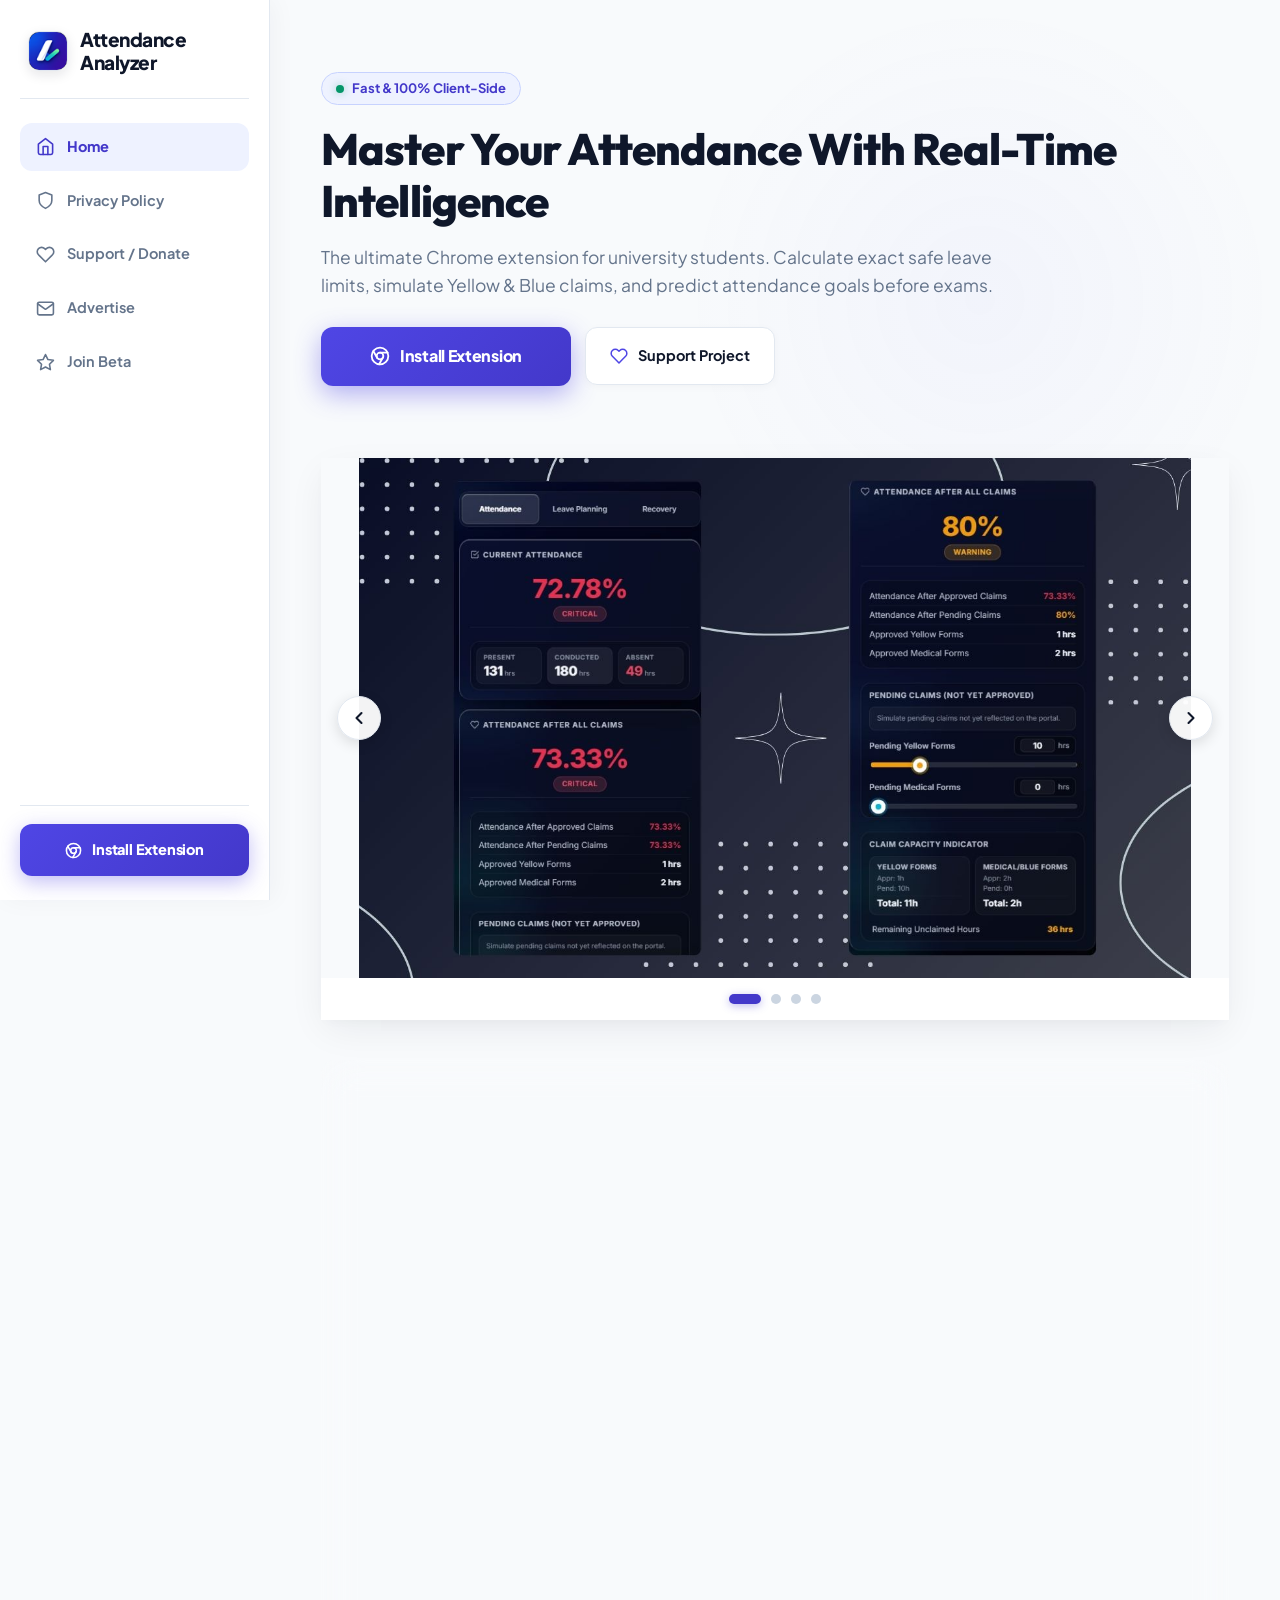
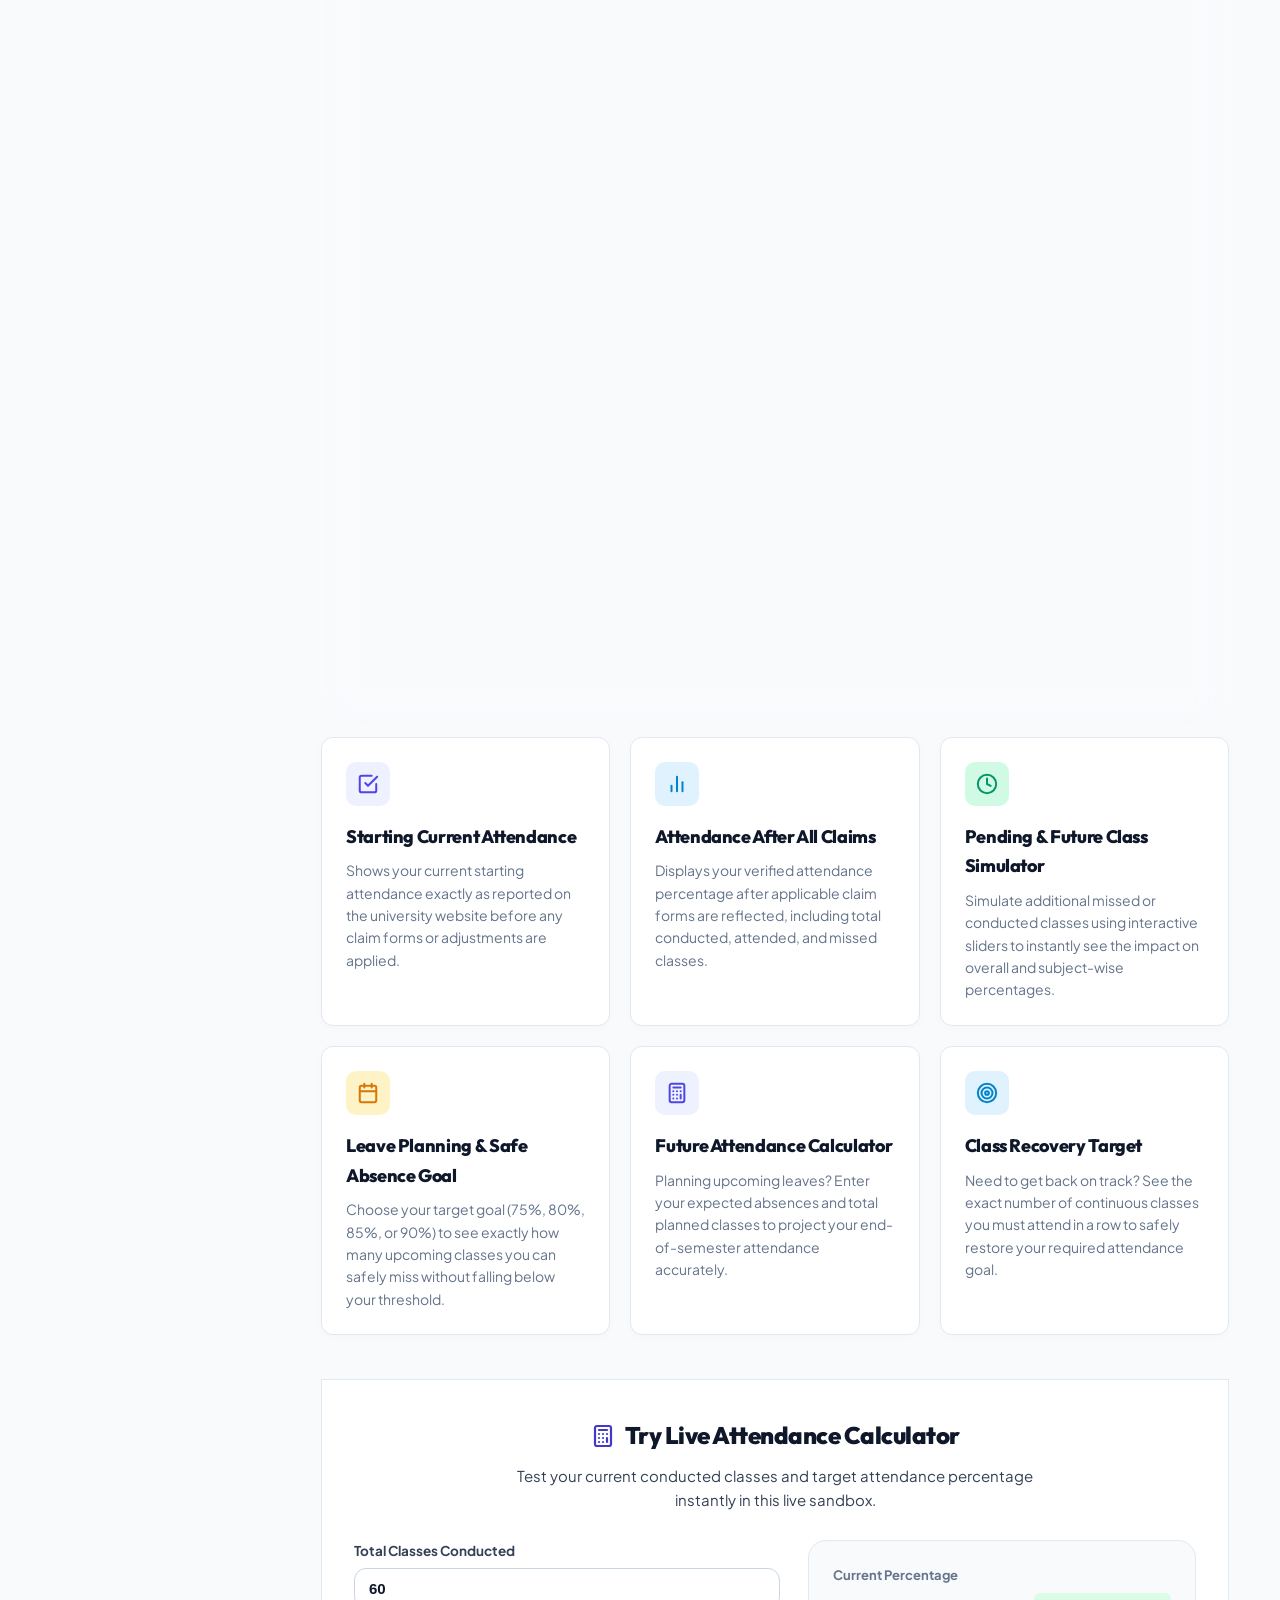
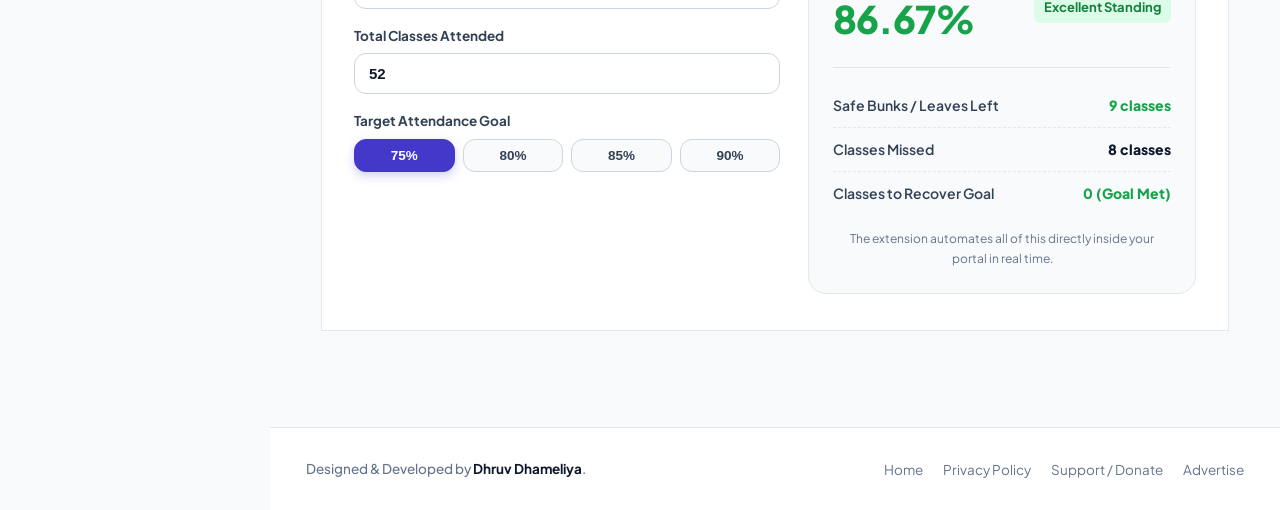
==== index.html @ c3ff45d6 "Revise v3.2.3 UI Reference and Bug Fix Notes Updated version notes for v3.2.3 with detailed bug desc" ====
<!DOCTYPE html>
<html lang="en">

<head>
    <meta charset="UTF-8">
    <meta name="viewport" content="width=device-width, initial-scale=1.0">
    <title>Attendance Analyzer — Intelligent Attendance Assistant</title>
    <meta name="description"
        content="Attendance Analyzer helps students calculate safe leaves, simulate Yellow & Blue concession claims, and forecast attendance goals with precision.">
    <link rel="stylesheet" href="styles.css?v=3.2.6">
    <link rel="icon" type="image/png" href="assets/icon48.png?v=3.2.6">
</head>

<body>

    <!-- Mobile Top Bar -->
    <header class="mobile-topbar">
        <a href="index.html" class="mobile-brand-link">
            <img src="assets/icon48.png" alt="Attendance Analyzer" class="brand-icon-img" style="width: 32px; height: 32px; border-radius: 8px;">
            <span class="brand-title" style="font-size: 17px; font-weight: 800;">Attendance Analyzer</span>
        </a>
        <button class="mobile-menu-btn" id="mobile-menu-btn" aria-label="Open menu">
            <svg width="22" height="22" viewBox="0 0 24 24" fill="none" stroke="currentColor" stroke-width="2"
                stroke-linecap="round" stroke-linejoin="round">
                <line x1="3" y1="12" x2="21" y2="12"></line>
                <line x1="3" y1="6" x2="21" y2="6"></line>
                <line x1="3" y1="18" x2="21" y2="18"></line>
            </svg>
        </button>
    </header>

    <!-- Left Sidebar Navigation -->
    <aside class="sidebar" id="sidebar">
        <div>
            <a href="index.html" class="sidebar-brand">
                <img src="assets/icon48.png" alt="Attendance Analyzer" class="brand-icon-img">
                <div class="brand-title">Attendance Analyzer</div>
            </a>

            <!-- Left Navigation Menu Items -->
            <ul class="sidebar-menu">
                <li>
                    <a href="index.html" class="active">
                        <svg viewBox="0 0 24 24" fill="none" stroke="currentColor" stroke-width="2"
                            stroke-linecap="round" stroke-linejoin="round">
                            <path d="M3 9l9-7 9 7v11a2 2 0 0 1-2 2H5a2 2 0 0 1-2-2z"></path>
                            <polyline points="9 22 9 12 15 12 15 22"></polyline>
                        </svg>
                        Home
                    </a>
                </li>
                <li>
                    <a href="policy.html">
                        <svg viewBox="0 0 24 24" fill="none" stroke="currentColor" stroke-width="2"
                            stroke-linecap="round" stroke-linejoin="round">
                            <path d="M12 22s8-4 8-10V5l-8-3-8 3v7c0 6 8 10 8 10z"></path>
                        </svg>
                        Privacy Policy
                    </a>
                </li>
                <li>
                    <a href="payment.html">
                        <svg viewBox="0 0 24 24" fill="none" stroke="currentColor" stroke-width="2"
                            stroke-linecap="round" stroke-linejoin="round">
                            <path
                                d="M20.84 4.61a5.5 5.5 0 0 0-7.78 0L12 5.67l-1.06-1.06a5.5 5.5 0 0 0-7.78 7.78l1.06 1.06L12 21.23l7.78-7.78 1.06-1.06a5.5 5.5 0 0 0 0-7.78z">
                            </path>
                        </svg>
                        Support / Donate
                    </a>
                </li>
                <li>
                    <a href="advertise.html">
                        <svg viewBox="0 0 24 24" fill="none" stroke="currentColor" stroke-width="2"
                            stroke-linecap="round" stroke-linejoin="round">
                            <path d="M4 4h16c1.1 0 2 .9 2 2v12c0 1.1-.9 2-2 2H4c-1.1 0-2-.9-2-2V6c0-1.1.9-2 2-2z">
                            </path>
                            <polyline points="22,6 12,13 2,6"></polyline>
                        </svg>
                        Advertise
                    </a>
                </li>
                <li>
                    <a href="install.html">
                        <svg viewBox="0 0 24 24" fill="none" stroke="currentColor" stroke-width="2"
                            stroke-linecap="round" stroke-linejoin="round">
                            <path d="M12 2l3.09 6.26L22 9.27l-5 4.87 1.18 6.88L12 17.77l-6.18 3.25L7 14.14 2 9.27l6.91-1.01L12 2z"></path>
                        </svg>
                        Join Beta
                    </a>
                </li>
            </ul>
        </div>

        <!-- Bottom Action Button -->
        <div class="sidebar-bottom">
            <a href="install.html" class="btn-sidebar-install">
                <svg width="17" height="17" viewBox="0 0 24 24" fill="none" stroke="currentColor" stroke-width="2.2"
                    stroke-linecap="round" stroke-linejoin="round">
                    <circle cx="12" cy="12" r="10"></circle>
                    <circle cx="12" cy="12" r="4"></circle>
                    <line x1="21.17" y1="8" x2="12" y2="8"></line>
                    <line x1="3.95" y1="6.06" x2="8.54" y2="14"></line>
                    <line x1="10.88" y1="21.94" x2="15.46" y2="14"></line>
                </svg>
                <span>Install Extension</span>
            </a>
        </div>
    </aside>

    <!-- Main Content Wrapper -->
    <div class="main-wrapper">
        <main class="content-container">

            <!-- Hero Section -->
            <section class="hero">
                <div class="badge-pill">
                    <span class="badge-dot"></span>
                    <span>Fast & 100% Client-Side</span>
                </div>

                <h1 class="hero-title">Master Your Attendance With Real-Time Intelligence</h1>

                <p class="hero-subtitle">
                    The ultimate Chrome extension for university students. Calculate exact safe leave limits, simulate
                    Yellow & Blue claims, and predict attendance goals before exams.
                </p>

                <div class="hero-actions">
                    <a href="https://chromewebstore.google.com/detail/gbepkebfijgoafbkbcbjmmjipnhoaifd?utm_source=item-share-cb" class="btn btn-primary btn-install-large">
                        <svg width="20" height="20" viewBox="0 0 24 24" fill="none" stroke="currentColor"
                            stroke-width="2.2" stroke-linecap="round" stroke-linejoin="round">
                            <circle cx="12" cy="12" r="10"></circle>
                            <circle cx="12" cy="12" r="4"></circle>
                            <line x1="21.17" y1="8" x2="12" y2="8"></line>
                            <line x1="3.95" y1="6.06" x2="8.54" y2="14"></line>
                            <line x1="10.88" y1="21.94" x2="15.46" y2="14"></line>
                        </svg>
                        Install Extension
                    </a>
                    <a href="payment.html" class="btn btn-subtle" style="padding: 16px 24px;">
                        <svg width="18" height="18" viewBox="0 0 24 24" fill="none" stroke="#4f46e5" stroke-width="2"
                            stroke-linecap="round" stroke-linejoin="round">
                            <path
                                d="M20.84 4.61a5.5 5.5 0 0 0-7.78 0L12 5.67l-1.06-1.06a5.5 5.5 0 0 0-7.78 7.78l1.06 1.06L12 21.23l7.78-7.78 1.06-1.06a5.5 5.5 0 0 0 0-7.78z">
                            </path>
                        </svg>
                        Support Project
                    </a>
                </div>
            </section>

            <!-- Extension Screenshot Auto-Slider Showcase (Clean Frameless) -->
            <section class="showcase-slider-card" id="screenshot-slider">
                <!-- Slider Viewport -->
                <div class="slider-container">
                    <button class="slider-nav-btn slider-prev-btn" id="slider-prev-btn" aria-label="Previous Slide">
                        <svg width="20" height="20" viewBox="0 0 24 24" fill="none" stroke="currentColor" stroke-width="2.5" stroke-linecap="round" stroke-linejoin="round">
                            <polyline points="15 18 9 12 15 6"></polyline>
                        </svg>
                    </button>

                    <div class="slider-track" id="slider-track">
                        <div class="slide-item">
                            <img src="assets/1.jpg" alt="Attendance Analyzer Main Dashboard" loading="eager">
                        </div>
                        <div class="slide-item">
                            <img src="assets/2.jpg" alt="Safe Leaves and Absence Planner" loading="lazy">
                        </div>
                        <div class="slide-item">
                            <img src="assets/3.jpg" alt="Yellow and Blue Claim Simulation" loading="lazy">
                        </div>
                        <div class="slide-item">
                            <img src="assets/4.jpg" alt="Subject Recovery and Target Settings" loading="lazy">
                        </div>
                    </div>

                    <button class="slider-nav-btn slider-next-btn" id="slider-next-btn" aria-label="Next Slide">
                        <svg width="20" height="20" viewBox="0 0 24 24" fill="none" stroke="currentColor" stroke-width="2.5" stroke-linecap="round" stroke-linejoin="round">
                            <polyline points="9 18 15 12 9 6"></polyline>
                        </svg>
                    </button>
                </div>

                <!-- Slider Blue Dots -->
                <div class="slider-footer">
                    <div class="slider-dots" id="slider-dots">
                        <span class="slider-dot active" data-index="0"></span>
                        <span class="slider-dot" data-index="1"></span>
                        <span class="slider-dot" data-index="2"></span>
                        <span class="slider-dot" data-index="3"></span>
                    </div>
                </div>
            </section>
<!-- v3.2.3 UI Reference & Bug Fix Notes -->
<section class="version-notes">

  <div class="version-notes-header">
    <div class="version-number">v3.2.3</div>

    <div class="header-content">
      <h3>UI Reference &amp; Bug Fix Notes</h3>
      <p>Known issues and important information</p>
    </div>
  </div>


  <div class="version-notes-list">

    <!-- Bug 1 -->
    <div class="version-note warning">
      <div class="note-number">01</div>

      <div class="note-content">
        <strong>Slider Interaction Bug</strong>

        <p>
          Scrolling and dragging on the page may unintentionally affect the
          attendance slider. This is a known interaction issue and will be
          addressed in <strong>Version 4</strong>.
        </p>

        <div class="note-status">
          Planned Fix: <strong>Version 4</strong>
        </div>
      </div>
    </div>


    <!-- Bug 2 -->
    <div class="version-note info">
      <div class="note-number">02</div>

      <div class="note-content">
        <strong>Attendance Data Loading Issue</strong>

        <p>
          If attendance data is not detected or parsed correctly, open the
          <strong>Attendance</strong> section on the university website and
          switch to <strong>Card Mode</strong>.
        </p>

        <div class="note-tip">
          <span>Tip</span>
          <p>
            The <strong>Card Mode</strong> button is located immediately after
            the <strong>Download Report</strong> button.
          </p>
        </div>
      </div>
    </div>


    <!-- Bug 3 -->
    <div class="version-note critical">
      <div class="note-number">03</div>

      <div class="note-content">
        <strong>Attendance Analyzer Calculation Issue</strong>

        <p>
          Due to changes related to <strong>claimed attendance forms</strong>,
          a bug is currently affecting the Attendance Analyzer calculations.
          Because of this, attendance and form-related calculations may not
          be accurate.
        </p>

        <div class="important-box">
          <div class="important-title">
            Important During Examinations
          </div>

          <p>
            Please <strong>do not rely solely on the Attendance Analyzer</strong>
            for calculating attendance, claimed forms, remaining forms, or
            examination eligibility during the examination period.
          </p>

          <p>
            Always verify your final attendance and form status using the
            <strong>official university attendance records</strong>.
          </p>
        </div>

        <div class="fix-status">
          <span>Fix Status</span>

          <p>
            We are working on the issue and expect to release a fix within
            approximately <strong>15 days</strong>.
          </p>

          <p>
            If additional development time is required, the fix will be
            included in <strong>Version 4</strong> after the semester break.
          </p>
        </div>
      </div>
    </div>

  </div>

</section>


<style>
/* ================================
   VERSION NOTES — v3.2.3
   ================================ */

.version-notes {
  width: 100%;
  max-width: 850px;
  margin: 30px auto;
  padding: 24px;

  border: 1px solid rgba(255, 255, 255, 0.08);
  border-radius: 24px;

  background:
    linear-gradient(
      145deg,
      rgba(255, 255, 255, 0.045),
      rgba(255, 255, 255, 0.015)
    );

  backdrop-filter: blur(18px);
  -webkit-backdrop-filter: blur(18px);

  box-shadow:
    0 20px 60px rgba(0, 0, 0, 0.25);

  color: #ffffff;
  font-family: Inter, system-ui, -apple-system, BlinkMacSystemFont, "Segoe UI", sans-serif;
}


/* Header */

.version-notes-header {
  display: flex;
  align-items: center;
  gap: 16px;

  padding-bottom: 22px;
  margin-bottom: 22px;

  border-bottom: 1px solid rgba(255, 255, 255, 0.08);
}

.version-number {
  display: flex;
  align-items: center;
  justify-content: center;

  min-width: 68px;
  height: 36px;

  padding: 0 12px;

  border-radius: 10px;

  background: rgba(255, 255, 255, 0.08);
  border: 1px solid rgba(255, 255, 255, 0.1);

  font-size: 13px;
  font-weight: 700;
  letter-spacing: 0.5px;
}

.header-content h3 {
  margin: 0;

  font-size: 20px;
  font-weight: 700;
  letter-spacing: -0.3px;
}

.header-content p {
  margin: 4px 0 0;

  color: rgba(255, 255, 255, 0.5);

  font-size: 13px;
}


/* Notes */

.version-notes-list {
  display: flex;
  flex-direction: column;
  gap: 14px;
}

.version-note {
  position: relative;

  display: flex;
  gap: 16px;

  padding: 20px;

  border-radius: 18px;

  background: rgba(255, 255, 255, 0.025);
  border: 1px solid rgba(255, 255, 255, 0.07);

  transition:
    transform 0.2s ease,
    border-color 0.2s ease,
    background 0.2s ease;
}

.version-note:hover {
  transform: translateY(-2px);
  background: rgba(255, 255, 255, 0.04);
  border-color: rgba(255, 255, 255, 0.13);
}


/* Number */

.note-number {
  flex-shrink: 0;

  display: flex;
  align-items: center;
  justify-content: center;

  width: 38px;
  height: 38px;

  border-radius: 11px;

  background: rgba(255, 255, 255, 0.07);

  font-size: 12px;
  font-weight: 800;
}


/* Content */

.note-content {
  flex: 1;
}

.note-content > strong {
  display: block;

  margin-bottom: 8px;

  font-size: 15px;
  font-weight: 700;
}

.note-content > p {
  margin: 0;

  color: rgba(255, 255, 255, 0.68);

  font-size: 13.5px;
  line-height: 1.65;
}


/* Status */

.note-status {
  display: inline-block;

  margin-top: 12px;
  padding: 6px 10px;

  border-radius: 8px;

  background: rgba(255, 255, 255, 0.05);

  color: rgba(255, 255, 255, 0.55);

  font-size: 11px;
}


/* Tip */

.note-tip {
  margin-top: 14px;
  padding: 12px 14px;

  border-radius: 12px;

  background: rgba(255, 255, 255, 0.035);
  border: 1px solid rgba(255, 255, 255, 0.06);
}

.note-tip span {
  display: block;

  margin-bottom: 4px;

  font-size: 11px;
  font-weight: 700;
  text-transform: uppercase;
  letter-spacing: 0.6px;
}

.note-tip p {
  margin: 0;

  color: rgba(255, 255, 255, 0.62);

  font-size: 12.5px;
  line-height: 1.55;
}


/* Important Box */

.important-box {
  margin-top: 16px;
  padding: 16px;

  border-radius: 14px;

  background: rgba(255, 255, 255, 0.035);
  border: 1px solid rgba(255, 255, 255, 0.08);
}

.important-title {
  margin-bottom: 8px;

  font-size: 12px;
  font-weight: 800;
  text-transform: uppercase;
  letter-spacing: 0.6px;
}

.important-box p {
  margin: 7px 0 0;

  color: rgba(255, 255, 255, 0.67);

  font-size: 12.5px;
  line-height: 1.6;
}


/* Fix Status */

.fix-status {
  margin-top: 14px;
  padding: 13px 14px;

  border-radius: 12px;

  background: rgba(255, 255, 255, 0.025);
}

.fix-status span {
  display: block;

  margin-bottom: 6px;

  font-size: 11px;
  font-weight: 800;
  text-transform: uppercase;
  letter-spacing: 0.6px;
}

.fix-status p {
  margin: 5px 0 0;

  color: rgba(255, 255, 255, 0.58);

  font-size: 12.5px;
  line-height: 1.55;
}


/* ================================
   MOBILE
   ================================ */

@media (max-width: 600px) {

  .version-notes {
    margin: 20px 12px;
    padding: 18px;

    border-radius: 20px;
  }

  .version-notes-header {
    align-items: flex-start;
  }

  .version-number {
    min-width: 60px;
  }

  .header-content h3 {
    font-size: 17px;
  }

  .version-note {
    padding: 16px;

    gap: 12px;
  }

  .note-number {
    width: 34px;
    height: 34px;
  }

  .note-content > strong {
    font-size: 14px;
  }

  .note-content > p {
    font-size: 13px;
  }
}
</style>

<style>
  .version-notes {
    width: 100%;
    max-width: 100%;
    margin: 24px 0 0;
    padding: clamp(14px, 2.5vw, 22px);
    box-sizing: border-box;
    border: 1px solid #fecaca;
    border-radius: clamp(10px, 1.5vw, 14px);
    background: #fef2f2;
    overflow: hidden;
  }

  .version-notes-header {
    margin-bottom: clamp(12px, 2vw, 16px);
  }

  .version-notes-header h3 {
    margin: 0;
    color: #b91c1c;
    font-size: clamp(15px, 1.8vw, 18px);
    line-height: 1.4;
    font-weight: 800;
    overflow-wrap: anywhere;
  }

  .version-notes-list {
    display: grid;
    grid-template-columns: repeat(2, minmax(0, 1fr));
    gap: clamp(10px, 1.5vw, 14px);
  }

  .version-note {
    min-width: 0;
    padding: clamp(12px, 1.8vw, 16px);
    box-sizing: border-box;
    border: 1px solid #fecaca;
    border-radius: clamp(8px, 1vw, 11px);
    background: #ffffff;
  }

  .version-note strong {
    display: block;
    color: #dc2626;
    font-size: clamp(13px, 1.5vw, 15px);
    line-height: 1.4;
  }

  .version-note p {
    margin: 6px 0 0;
    color: #7f1d1d;
    font-size: clamp(12px, 1.35vw, 14px);
    line-height: 1.55;
    overflow-wrap: anywhere;
  }

  @media (max-width: 700px) {
    .version-notes-list {
      grid-template-columns: 1fr;
    }
  }
</style>
            <!-- Feature Cards (Matching Interactive Tour) -->
            <section class="features-grid">

                <div class="feature-card">
                    <div class="feature-icon icon-purple">
                        <svg width="22" height="22" viewBox="0 0 24 24" fill="none" stroke="currentColor"
                            stroke-width="2.2" stroke-linecap="round" stroke-linejoin="round">
                            <path d="M9 11l3 3L22 4"></path>
                            <path d="M21 12v7a2 2 0 0 1-2 2H5a2 2 0 0 1-2-2V5a2 2 0 0 1 2-2h11"></path>
                        </svg>
                    </div>
                    <h3>Starting Current Attendance</h3>
                    <p>Shows your current starting attendance exactly as reported on the university website before any claim forms or adjustments are applied.</p>
                </div>

                <div class="feature-card">
                    <div class="feature-icon icon-cyan">
                        <svg width="22" height="22" viewBox="0 0 24 24" fill="none" stroke="currentColor"
                            stroke-width="2.2" stroke-linecap="round" stroke-linejoin="round">
                            <line x1="18" y1="20" x2="18" y2="10"></line>
                            <line x1="12" y1="20" x2="12" y2="4"></line>
                            <line x1="6" y1="20" x2="6" y2="14"></line>
                        </svg>
                    </div>
                    <h3>Attendance After All Claims</h3>
                    <p>Displays your verified attendance percentage after applicable claim forms are reflected, including total conducted, attended, and missed classes.</p>
                </div>

                <div class="feature-card">
                    <div class="feature-icon icon-emerald">
                        <svg width="22" height="22" viewBox="0 0 24 24" fill="none" stroke="currentColor"
                            stroke-width="2.2" stroke-linecap="round" stroke-linejoin="round">
                            <circle cx="12" cy="12" r="10"></circle>
                            <polyline points="12 6 12 12 16 14"></polyline>
                        </svg>
                    </div>
                    <h3>Pending & Future Class Simulator</h3>
                    <p>Simulate additional missed or conducted classes using interactive sliders to instantly see the impact on overall and subject-wise percentages.</p>
                </div>

                <div class="feature-card">
                    <div class="feature-icon icon-amber">
                        <svg width="22" height="22" viewBox="0 0 24 24" fill="none" stroke="currentColor"
                            stroke-width="2.2" stroke-linecap="round" stroke-linejoin="round">
                            <rect x="3" y="4" width="18" height="18" rx="2" ry="2"></rect>
                            <line x1="16" y1="2" x2="16" y2="6"></line>
                            <line x1="8" y1="2" x2="8" y2="6"></line>
                            <line x1="3" y1="10" x2="21" y2="10"></line>
                        </svg>
                    </div>
                    <h3>Leave Planning & Safe Absence Goal</h3>
                    <p>Choose your target goal (75%, 80%, 85%, or 90%) to see exactly how many upcoming classes you can safely miss without falling below your threshold.</p>
                </div>

                <div class="feature-card">
                    <div class="feature-icon icon-purple">
                        <svg width="22" height="22" viewBox="0 0 24 24" fill="none" stroke="currentColor"
                            stroke-width="2.2" stroke-linecap="round" stroke-linejoin="round">
                            <rect x="4" y="2" width="16" height="20" rx="2"></rect>
                            <line x1="8" y1="6" x2="16" y2="6"></line>
                            <line x1="16" y1="14" x2="16" y2="18"></line>
                            <path d="M16 10h.01"></path>
                            <path d="M12 10h.01"></path>
                            <path d="M8 10h.01"></path>
                            <path d="M12 14h.01"></path>
                            <path d="M8 14h.01"></path>
                            <path d="M12 18h.01"></path>
                            <path d="M8 18h.01"></path>
                        </svg>
                    </div>
                    <h3>Future Attendance Calculator</h3>
                    <p>Planning upcoming leaves? Enter your expected absences and total planned classes to project your end-of-semester attendance accurately.</p>
                </div>

                <div class="feature-card">
                    <div class="feature-icon icon-cyan">
                        <svg width="22" height="22" viewBox="0 0 24 24" fill="none" stroke="currentColor"
                            stroke-width="2.2" stroke-linecap="round" stroke-linejoin="round">
                            <circle cx="12" cy="12" r="10"></circle>
                            <circle cx="12" cy="12" r="6"></circle>
                            <circle cx="12" cy="12" r="2"></circle>
                        </svg>
                    </div>
                    <h3>Class Recovery Target</h3>
                    <p>Need to get back on track? See the exact number of continuous classes you must attend in a row to safely restore your required attendance goal.</p>
                </div>

            </section>

            <!-- Interactive Live Attendance Sandbox & Safe Leave Calculator Widget -->
            <section class="calc-sandbox-card" id="calculator-section">
                <div class="calc-sandbox-header">
                    <h2 class="calc-sandbox-title">
                        <svg width="24" height="24" viewBox="0 0 24 24" fill="none" stroke="currentColor" stroke-width="2.2" stroke-linecap="round" stroke-linejoin="round" style="color: var(--primary);">
                            <rect x="4" y="2" width="16" height="20" rx="2"></rect>
                            <line x1="8" y1="6" x2="16" y2="6"></line>
                            <line x1="16" y1="14" x2="16" y2="18"></line>
                            <path d="M16 10h.01"></path>
                            <path d="M12 10h.01"></path>
                            <path d="M8 10h.01"></path>
                            <path d="M12 14h.01"></path>
                            <path d="M8 14h.01"></path>
                            <path d="M12 18h.01"></path>
                            <path d="M8 18h.01"></path>
                        </svg>
                        Try Live Attendance Calculator
                    </h2>
                    <p class="calc-sandbox-subtitle">
                        Test your current conducted classes and target attendance percentage instantly in this live sandbox.
                    </p>
                </div>

                <div class="calc-grid">
                    <!-- Left: Interactive Inputs -->
                    <div class="calc-input-group">
                        <div class="calc-field">
                            <label class="calc-label" for="calc-conducted">
                                <span>Total Classes Conducted</span>
                            </label>
                            <input type="number" id="calc-conducted" class="calc-input" value="60" min="1" max="500">
                        </div>

                        <div class="calc-field">
                            <label class="calc-label" for="calc-attended">
                                <span>Total Classes Attended</span>
                            </label>
                            <input type="number" id="calc-attended" class="calc-input" value="52" min="0" max="500">
                        </div>

                        <div class="calc-field">
                            <label class="calc-label">
                                <span>Target Attendance Goal</span>
                            </label>
                            <div class="calc-targets">
                                <button type="button" class="calc-target-btn active" data-target="75">75%</button>
                                <button type="button" class="calc-target-btn" data-target="80">80%</button>
                                <button type="button" class="calc-target-btn" data-target="85">85%</button>
                                <button type="button" class="calc-target-btn" data-target="90">90%</button>
                            </div>
                        </div>
                    </div>

                    <!-- Right: Live Result Analysis -->
                    <div class="calc-results">
                        <div>
                            <div class="calc-pct-display">
                                <div>
                                    <div style="font-size: 13px; font-weight: 700; color: var(--text-muted); margin-bottom: 2px;">Current Percentage</div>
                                    <div class="calc-pct-value" id="calc-result-pct">86.67%</div>
                                </div>
                                <div id="calc-result-badge" class="calc-badge-safe">Safe Standing</div>
                            </div>

                            <div class="calc-stat-row">
                                <span class="calc-stat-label">Safe Bunks / Leaves Left</span>
                                <span class="calc-stat-value" id="calc-result-leaves" style="color: #16a34a;">9 classes</span>
                            </div>

                            <div class="calc-stat-row">
                                <span class="calc-stat-label">Classes Missed</span>
                                <span class="calc-stat-value" id="calc-result-missed">8 classes</span>
                            </div>

                            <div class="calc-stat-row">
                                <span class="calc-stat-label">Classes to Recover Goal</span>
                                <span class="calc-stat-value" id="calc-result-recovery">0 (Goal Met)</span>
                            </div>
                        </div>

                        <div style="font-size: 12px; color: var(--text-muted); margin-top: 14px; text-align: center;">
                            The extension automates all of this directly inside your portal in real time.
                        </div>
                    </div>
                </div>
            </section>

        </main>

        <!-- Footer -->
        <footer class="footer">
            <div class="footer-content">
                <div class="footer-credit">
                    Designed & Developed by <strong>Dhruv Dhameliya</strong>.
                </div>
                <ul class="footer-links">
                    <li><a href="index.html">Home</a></li>
                    <li><a href="policy.html">Privacy Policy</a></li>
                    <li><a href="payment.html">Support / Donate</a></li>
                    <li><a href="advertise.html">Advertise</a></li>
                </ul>
            </div>
        </footer>
    </div>

    <script src="main.js?v=3.2.6"></script>
</body>

</html>
---- styles.css ----
/* ==========================================================================
   Attendance Analyzer — Clean White / Light Theme Design System
   Left Sidebar Navigation Layout • Big Razorpay Button • Fully Responsive
   ========================================================================== */

@import url('https://fonts.googleapis.com/css2?family=Outfit:wght@400;500;600;700;800;900&family=Plus+Jakarta+Sans:wght@400;500;600;700;800&family=JetBrains+Mono:wght@500;600&display=swap');

:root {
  --primary: #4338ca;
  --primary-light: #6366f1;
  --primary-hover: #3730a3;
  --primary-glow: rgba(99, 102, 241, 0.12);
  
  --accent-cyan: #0284c7;
  --accent-emerald: #059669;
  --accent-amber: #d97706;
  --accent-rose: #e11d48;
  
  --bg-page: #f8fafc;
  --bg-sidebar: #ffffff;
  --bg-card: #ffffff;
  --bg-card-subtle: #f1f5f9;
  
  --border-light: #e2e8f0;
  --border-card: #e2e8f0;
  --border-glow: rgba(99, 102, 241, 0.25);
  
  --text-main: #0f172a;
  --text-secondary: #334155;
  --text-muted: #64748b;
  --text-dim: #94a3b8;

  --shadow-card: 0 4px 20px -2px rgba(15, 23, 42, 0.05), 0 2px 6px -1px rgba(15, 23, 42, 0.04);
  --shadow-sidebar: 4px 0 24px rgba(15, 23, 42, 0.04);
  --shadow-hover: 0 12px 30px -4px rgba(15, 23, 42, 0.08);
  
  --radius-lg: 18px;
  --radius-md: 12px;
  --radius-sm: 8px;
  
  --sidebar-width: 270px;
}

* {
  margin: 0;
  padding: 0;
  box-sizing: border-box;
}

html {
  scroll-behavior: smooth;
}

body {
  font-family: 'Plus Jakarta Sans', -apple-system, BlinkMacSystemFont, "Segoe UI", Roboto, sans-serif;
  background-color: var(--bg-page);
  color: var(--text-main);
  line-height: 1.65;
  min-height: 100vh;
  display: flex;
}

/* Subtle background accent glow */
body::before {
  content: '';
  position: fixed;
  top: 0;
  right: 0;
  width: 600px;
  height: 600px;
  background: radial-gradient(circle, rgba(99, 102, 241, 0.04) 0%, transparent 70%);
  pointer-events: none;
  z-index: 0;
}

h1, h2, h3, h4, h5, h6 {
  font-family: 'Outfit', sans-serif;
  font-weight: 800;
  letter-spacing: -0.02em;
  color: var(--text-main);
}

a {
  color: inherit;
  text-decoration: none;
}

/* ==========================================================================
   Left Sidebar Navigation Layout
   ========================================================================== */
.sidebar {
  width: var(--sidebar-width);
  height: 100vh;
  position: fixed;
  top: 0;
  left: 0;
  background: var(--bg-sidebar);
  border-right: 1px solid var(--border-light);
  display: flex;
  flex-direction: column;
  justify-content: space-between;
  padding: 28px 20px 24px;
  box-shadow: var(--shadow-sidebar);
  z-index: 1000;
}

.sidebar-brand {
  display: flex;
  align-items: center;
  gap: 12px;
  padding: 0 8px 24px;
  border-bottom: 1px solid var(--border-light);
  text-decoration: none;
}

.brand-icon {
  width: 42px;
  height: 42px;
  border-radius: 12px;
  background: linear-gradient(135deg, #4f46e5 0%, #0284c7 100%);
  display: flex;
  align-items: center;
  justify-content: center;
  box-shadow: 0 4px 14px rgba(79, 70, 229, 0.3);
  color: white;
  flex-shrink: 0;
}

.brand-icon-img {
  width: 40px;
  height: 40px;
  border-radius: 11px;
  object-fit: cover;
  box-shadow: 0 4px 12px rgba(15, 23, 42, 0.1);
  border: 1.5px solid #e2e8f0;
  flex-shrink: 0;
}

.brand-title {
  font-size: 19px;
  font-weight: 850;
  color: var(--text-main);
  letter-spacing: -0.5px;
  line-height: 1.2;
}

.sidebar-menu {
  list-style: none;
  display: flex;
  flex-direction: column;
  gap: 6px;
  margin-top: 24px;
  flex: 1;
}

.sidebar-menu li a {
  display: flex;
  align-items: center;
  gap: 12px;
  padding: 12px 16px;
  border-radius: var(--radius-md);
  font-size: 14.5px;
  font-weight: 650;
  color: var(--text-muted);
  transition: all 0.2s cubic-bezier(0.16, 1, 0.3, 1);
}

.sidebar-menu li a svg {
  width: 19px;
  height: 19px;
  stroke: var(--text-muted);
  transition: stroke 0.2s;
}

.sidebar-menu li a:hover {
  background: var(--bg-card-subtle);
  color: var(--primary);
}

.sidebar-menu li a:hover svg {
  stroke: var(--primary);
}

.sidebar-menu li a.active {
  background: #eef2ff;
  color: var(--primary);
  font-weight: 750;
}

.sidebar-menu li a.active svg {
  stroke: var(--primary);
}

.sidebar-bottom {
  padding-top: 18px;
  border-top: 1px solid var(--border-light);
}

.btn-sidebar-install {
  display: flex;
  align-items: center;
  justify-content: center;
  gap: 10px;
  width: 100%;
  padding: 14px 18px;
  border-radius: var(--radius-md);
  background: linear-gradient(135deg, #4f46e5 0%, #4338ca 100%);
  color: #ffffff !important;
  font-size: 14.5px;
  font-weight: 850;
  letter-spacing: -0.2px;
  box-shadow: 0 6px 20px rgba(79, 70, 229, 0.35);
  transition: all 0.22s cubic-bezier(0.16, 1, 0.3, 1);
  text-align: center;
}

.btn-sidebar-install:hover {
  background: linear-gradient(135deg, #4338ca 0%, #3730a3 100%);
  transform: translateY(-2px);
  box-shadow: 0 8px 25px rgba(79, 70, 229, 0.45);
}

/* Mobile Header Bar */
.mobile-topbar {
  display: none;
  position: fixed;
  top: 0;
  left: 0;
  right: 0;
  height: 64px;
  background: #ffffff;
  border-bottom: 1px solid var(--border-light);
  padding: 0 16px;
  align-items: center;
  justify-content: space-between;
  z-index: 990;
  box-shadow: 0 2px 10px rgba(0,0,0,0.03);
}

.mobile-brand-link {
  display: flex;
  align-items: center;
  gap: 10px;
  text-decoration: none;
  color: var(--text-main);
  cursor: pointer;
}

.mobile-brand-link:hover .brand-title {
  color: var(--primary);
}

.mobile-menu-btn {
  background: var(--bg-card-subtle);
  border: 1.5px solid var(--border-light);
  border-radius: 8px;
  padding: 8px;
  cursor: pointer;
  display: flex;
  align-items: center;
  justify-content: center;
  color: var(--text-main);
  transition: all 0.2s ease;
}

.mobile-menu-btn:hover {
  background: #e2e8f0;
  border-color: #cbd5e1;
}

/* ==========================================================================
   Main Content Area
   ========================================================================== */
.main-wrapper {
  margin-left: var(--sidebar-width);
  flex: 1;
  min-height: 100vh;
  display: flex;
  flex-direction: column;
  position: relative;
  z-index: 1;
}

.content-container {
  max-width: 980px;
  width: 100%;
  margin: 0 auto;
  padding: 48px 36px 64px;
  flex: 1;
}

/* Hero Section */
.hero {
  padding: 24px 0 40px;
  text-align: left;
}

.badge-pill {
  display: inline-flex;
  align-items: center;
  gap: 8px;
  padding: 5px 14px;
  background: #eef2ff;
  border: 1px solid #c7d2fe;
  border-radius: 100px;
  font-size: 13px;
  font-weight: 700;
  color: var(--primary);
  margin-bottom: 18px;
}

.badge-dot {
  width: 8px;
  height: 8px;
  border-radius: 50%;
  background-color: var(--accent-emerald);
  box-shadow: 0 0 8px rgba(5, 150, 105, 0.4);
}

.hero-title {
  font-size: 44px;
  line-height: 1.18;
  margin-bottom: 16px;
  color: var(--text-main);
}

.hero-subtitle {
  font-size: 17.5px;
  color: var(--text-muted);
  max-width: 720px;
  margin-bottom: 28px;
  line-height: 1.6;
}

.hero-actions {
  display: flex;
  align-items: center;
  gap: 14px;
  flex-wrap: wrap;
}

/* Buttons */
.btn {
  display: inline-flex;
  align-items: center;
  justify-content: center;
  gap: 10px;
  padding: 13px 26px;
  border-radius: var(--radius-md);
  font-family: 'Plus Jakarta Sans', sans-serif;
  font-size: 14.5px;
  font-weight: 700;
  cursor: pointer;
  transition: all 0.2s cubic-bezier(0.16, 1, 0.3, 1);
  border: none;
  text-decoration: none;
}

.btn-primary {
  background: linear-gradient(135deg, #4f46e5 0%, #4338ca 100%);
  color: #ffffff;
  box-shadow: 0 4px 14px rgba(79, 70, 229, 0.3);
}

.btn-primary:hover {
  transform: translateY(-2px);
  box-shadow: 0 8px 22px rgba(79, 70, 229, 0.4);
  background: linear-gradient(135deg, #4338ca 0%, #3730a3 100%);
}

.btn-install-large {
  padding: 16px 36px;
  font-size: 16px;
  font-weight: 850;
  letter-spacing: -0.3px;
  min-width: 250px;
  border-radius: var(--radius-md);
  box-shadow: 0 8px 26px rgba(79, 70, 229, 0.42);
}

.btn-install-large:hover {
  transform: translateY(-3px);
  box-shadow: 0 12px 32px rgba(79, 70, 229, 0.52);
}

.btn-subtle {
  background: #ffffff;
  border: 1px solid var(--border-light);
  color: var(--text-main);
  box-shadow: 0 2px 8px rgba(0, 0, 0, 0.03);
}

.btn-subtle:hover {
  background: var(--bg-card-subtle);
  border-color: #cbd5e1;
  transform: translateY(-2px);
}

/* White Card System */
.white-card {
  background: var(--bg-card);
  border: 1px solid var(--border-card);
  border-radius: var(--radius-lg);
  padding: 36px;
  box-shadow: var(--shadow-card);
  margin-bottom: 24px;
}

/* ==========================================================================
   Extension Screenshot Showcase Slider (Clean Frameless Design)
   ========================================================================== */
.showcase-slider-card {
  background: var(--bg-card);
  border-radius: var(--radius-xl);
  overflow: hidden;
  box-shadow: 0 12px 36px -4px rgba(15, 23, 42, 0.07), 0 4px 14px -2px rgba(15, 23, 42, 0.03);
  margin: 32px 0 40px;
  border: none;
}

.slider-container {
  position: relative;
  width: 100%;
  overflow: hidden;
  background: #f8fafc;
  border: none;
}

.slider-track {
  display: flex;
  transition: transform 0.55s cubic-bezier(0.16, 1, 0.3, 1);
  width: 100%;
  border: none;
}

.slide-item {
  min-width: 100%;
  position: relative;
  display: flex;
  align-items: center;
  justify-content: center;
  background: #f8fafc;
  border: none;
}

.slide-item img {
  width: 100%;
  height: auto;
  max-height: 520px;
  object-fit: contain;
  display: block;
  border: none;
  border-radius: var(--radius-lg);
}

/* Slider Controls */
.slider-nav-btn {
  position: absolute;
  top: 50%;
  transform: translateY(-50%);
  width: 44px;
  height: 44px;
  border-radius: 50%;
  background: rgba(255, 255, 255, 0.95);
  border: 1.5px solid #e2e8f0;
  color: var(--text-main);
  box-shadow: 0 4px 14px rgba(0, 0, 0, 0.12);
  cursor: pointer;
  display: flex;
  align-items: center;
  justify-content: center;
  z-index: 10;
  transition: all 0.2s cubic-bezier(0.16, 1, 0.3, 1);
}

.slider-nav-btn:hover {
  background: #ffffff;
  transform: translateY(-50%) scale(1.08);
  box-shadow: 0 6px 20px rgba(0, 0, 0, 0.18);
  color: var(--primary);
  border-color: #cbd5e1;
}

.slider-prev-btn { left: 16px; }
.slider-next-btn { right: 16px; }

/* Slider Dots & Indicators (Sleek Blue Pill Active Indicator) */
.slider-footer {
  background: transparent;
  padding: 16px 24px;
  display: flex;
  align-items: center;
  justify-content: center;
  border: none;
}

.slider-dots {
  display: flex;
  align-items: center;
  gap: 10px;
}

.slider-dot {
  width: 10px;
  height: 10px;
  border-radius: 50%;
  background: #cbd5e1;
  cursor: pointer;
  transition: all 0.3s cubic-bezier(0.16, 1, 0.3, 1);
}

.slider-dot.active {
  background: var(--primary);
  width: 32px;
  border-radius: 100px;
  box-shadow: 0 2px 8px rgba(67, 56, 202, 0.35);
}

/* ==========================================================================
   Beta / Under Development Page Styling
   ========================================================================== */
.beta-card {
  max-width: 680px;
  margin: 10px auto 40px;
  background: #ffffff;
  border: 1px solid var(--border-card);
  border-radius: var(--radius-xl);
  padding: 40px 36px;
  box-shadow: var(--shadow-card);
}

.beta-badge {
  display: inline-flex;
  align-items: center;
  gap: 8px;
  padding: 6px 16px;
  background: #eef2ff;
  border: 1px solid #c7d2fe;
  border-radius: 100px;
  font-size: 13px;
  font-weight: 750;
  color: var(--primary);
  margin-bottom: 20px;
}

.beta-title {
  font-size: 32px;
  font-weight: 850;
  margin-bottom: 12px;
  color: var(--text-main);
}

.beta-desc {
  font-size: 16px;
  color: var(--text-muted);
  line-height: 1.65;
  margin-bottom: 28px;
}

.beta-form-container {
  background: #f8fafc;
  border: 1.5px solid #e2e8f0;
  border-radius: var(--radius-lg);
  padding: 28px 24px;
  margin-top: 24px;
  text-align: left;
}

.beta-form-title {
  font-size: 19px;
  font-weight: 800;
  margin-bottom: 6px;
  color: var(--text-main);
  display: flex;
  align-items: center;
  gap: 10px;
}

.beta-form-subtitle {
  font-size: 14px;
  color: var(--text-muted);
  margin-bottom: 20px;
  line-height: 1.5;
}

.beta-grid-2 {
  display: grid;
  grid-template-columns: 1fr 1fr;
  gap: 16px;
  margin-bottom: 16px;
}

@media (max-width: 600px) {
  .beta-grid-2 {
    grid-template-columns: 1fr;
  }
}

.beta-field {
  display: flex;
  flex-direction: column;
  gap: 6px;
  margin-bottom: 16px;
}

.beta-field label {
  font-size: 13.5px;
  font-weight: 700;
  color: var(--text-secondary);
}

.beta-input, .beta-textarea {
  width: 100%;
  padding: 11px 14px;
  border-radius: var(--radius-md);
  border: 1.5px solid #cbd5e1;
  font-size: 14.5px;
  font-family: inherit;
  font-weight: 600;
  color: var(--text-main);
  background: #ffffff;
  outline: none;
  transition: all 0.2s ease;
}

.beta-input:focus, .beta-textarea:focus {
  border-color: var(--primary);
  box-shadow: 0 0 0 3px rgba(79, 70, 229, 0.12);
}

.beta-textarea {
  min-height: 80px;
  resize: vertical;
}

.btn-beta-submit {
  width: 100%;
  padding: 13px 20px;
  border-radius: var(--radius-md);
  background: linear-gradient(135deg, #4f46e5 0%, #4338ca 100%);
  color: #ffffff;
  font-size: 15px;
  font-weight: 750;
  border: none;
  cursor: pointer;
  display: inline-flex;
  align-items: center;
  justify-content: center;
  gap: 10px;
  box-shadow: 0 4px 14px rgba(79, 70, 229, 0.3);
  transition: all 0.2s cubic-bezier(0.16, 1, 0.3, 1);
  text-decoration: none;
}

.btn-beta-submit:hover {
  background: linear-gradient(135deg, #4338ca 0%, #3730a3 100%);
  transform: translateY(-2px);
  box-shadow: 0 6px 20px rgba(79, 70, 229, 0.4);
}

/* Feature Grid */
.features-grid {
  display: grid;
  grid-template-columns: repeat(auto-fit, minmax(280px, 1fr));
  gap: 20px;
  margin-top: 10px;
}

.feature-card {
  background: #ffffff;
  border: 1px solid var(--border-card);
  border-radius: var(--radius-md);
  padding: 24px;
  box-shadow: 0 2px 10px rgba(0, 0, 0, 0.02);
  transition: all 0.25s cubic-bezier(0.16, 1, 0.3, 1);
}

.feature-card:hover {
  transform: translateY(-3px);
  box-shadow: var(--shadow-hover);
  border-color: #c7d2fe;
}

.feature-icon {
  width: 44px;
  height: 44px;
  border-radius: 10px;
  display: flex;
  align-items: center;
  justify-content: center;
  margin-bottom: 16px;
}

.icon-purple { background: #eef2ff; color: #4f46e5; }
.icon-cyan { background: #e0f2fe; color: #0284c7; }
.icon-emerald { background: #d1fae5; color: #059669; }
.icon-amber { background: #fef3c7; color: #d97706; }

.feature-card h3 {
  font-size: 18px;
  margin-bottom: 8px;
  color: var(--text-main);
}

.feature-card p {
  font-size: 14px;
  color: var(--text-muted);
  line-height: 1.6;
}

/* ==========================================================================
   Big Razorpay Button & Payment Container
   ========================================================================== */
.payment-card {
  max-width: 620px;
  margin: 20px auto;
  text-align: center;
}

.payment-title {
  font-size: 32px;
  margin-bottom: 12px;
}

.payment-desc {
  color: var(--text-muted);
  font-size: 15.5px;
  max-width: 500px;
  margin: 0 auto 30px;
}

/* Enlarged Razorpay Embed Box */
.razorpay-large-container {
  background: #f8fafc;
  border: 2px dashed #cbd5e1;
  border-radius: var(--radius-lg);
  padding: 36px 20px;
  margin: 20px 0;
  display: flex;
  flex-direction: column;
  align-items: center;
  justify-content: center;
  min-height: 180px;
  position: relative;
}

/* Arrow Callout */
.support-arrow-indicator {
  display: flex;
  align-items: center;
  gap: 8px;
  font-size: 15px;
  font-weight: 800;
  color: #4338ca;
  margin-bottom: 16px;
  animation: bounceArrow 1.5s infinite;
}

@keyframes bounceArrow {
  0%, 100% { transform: translateY(0); }
  50% { transform: translateY(-4px); }
}

/* Scale up Razorpay button for high visibility */
.razorpay-large-container form {
  display: flex;
  justify-content: center;
  align-items: center;
  width: 100%;
  transform: scale(1.35);
  transform-origin: center;
  margin: 10px 0;
}

/* Razorpay Skeleton & Loading Animation */
.razorpay-loading-status {
  display: flex;
  flex-direction: column;
  align-items: center;
  gap: 14px;
  width: 100%;
}

.razorpay-skeleton {
  width: 100%;
  max-width: 340px;
  height: 56px;
  background: linear-gradient(90deg, #e2e8f0 25%, #f8fafc 50%, #e2e8f0 75%);
  background-size: 200% 100%;
  animation: skeletonShimmer 1.5s infinite;
  border-radius: 12px;
  border: 1px solid #cbd5e1;
  display: flex;
  align-items: center;
  justify-content: center;
}

@keyframes skeletonShimmer {
  0% { background-position: 200% 0; }
  100% { background-position: -200% 0; }
}

.razorpay-loading-text {
  font-size: 14px;
  color: var(--text-muted);
  font-weight: 600;
  display: flex;
  align-items: center;
  gap: 8px;
}

.loading-spinner {
  width: 16px;
  height: 16px;
  border: 2px solid #cbd5e1;
  border-top-color: var(--primary);
  border-radius: 50%;
  animation: spinLoader 0.75s linear infinite;
}

@keyframes spinLoader {
  to { transform: rotate(360deg); }
}

.charity-pledge-box {
  background: #f0fdf4;
  border: 1px solid #bbf7d0;
  border-left: 4px solid #16a34a;
  border-radius: var(--radius-md);
  padding: 16px 20px;
  margin-top: 20px;
  font-size: 14.5px;
  color: #15803d;
  line-height: 1.6;
  text-align: left;
  display: flex;
  align-items: flex-start;
  gap: 12px;
}

.dev-support-msg-box {
  background: #eef2ff;
  border: 1px solid #c7d2fe;
  border-radius: var(--radius-md);
  padding: 16px 20px;
  margin-top: 14px;
  font-size: 14px;
  color: #3730a3;
  line-height: 1.6;
  text-align: left;
  display: flex;
  align-items: flex-start;
  gap: 12px;
}

/* ==========================================================================
   Privacy Policy Styling
   ========================================================================== */
.policy-card {
  padding: 40px;
}

.policy-header {
  margin-bottom: 28px;
  padding-bottom: 20px;
  border-bottom: 1px solid var(--border-light);
}

.policy-title {
  font-size: 32px;
  margin-bottom: 8px;
}

.policy-updated {
  font-size: 14px;
  color: var(--text-muted);
  font-weight: 500;
}

.policy-summary-box {
  background: #f8fafc;
  border: 1px solid #e2e8f0;
  border-left: 4px solid var(--primary);
  border-radius: var(--radius-sm);
  padding: 20px 24px;
  margin-bottom: 32px;
  font-size: 15px;
  color: var(--text-secondary);
  line-height: 1.7;
}

.policy-section {
  margin-bottom: 28px;
  padding-bottom: 24px;
  border-bottom: 1px solid #f1f5f9;
}

.policy-section:last-of-type {
  border-bottom: none;
  margin-bottom: 0;
  padding-bottom: 0;
}

.policy-section h2 {
  font-size: 19px;
  margin-bottom: 10px;
  color: var(--text-main);
}

.policy-section p {
  color: var(--text-secondary);
  font-size: 15px;
  line-height: 1.75;
  margin-bottom: 12px;
}

.policy-section ul {
  padding-left: 24px;
  margin-bottom: 12px;
}

.policy-section li {
  color: var(--text-secondary);
  font-size: 15px;
  line-height: 1.75;
  margin-bottom: 6px;
}

/* ==========================================================================
   Advertise Notice Box
   ========================================================================== */
.ad-notice-box {
  background: #fefce8;
  border: 1px solid #fef08a;
  border-left: 4px solid var(--accent-amber);
  border-radius: var(--radius-sm);
  padding: 24px 28px;
  margin: 20px 0 28px;
  text-align: left;
}

.ad-notice-box h3 {
  color: #854d0e;
  font-size: 18px;
  margin-bottom: 8px;
}

.ad-notice-box p {
  color: #713f12;
  font-size: 15px;
  margin: 0;
  line-height: 1.65;
}

/* ==========================================================================
   Footer
   ========================================================================== */
.footer {
  border-top: 1px solid var(--border-light);
  background: #ffffff;
  padding: 28px 36px;
  margin-top: auto;
}

.footer-content {
  max-width: 980px;
  margin: 0 auto;
  display: flex;
  justify-content: space-between;
  align-items: center;
  flex-wrap: wrap;
  gap: 16px;
}

.footer-credit {
  font-size: 13.5px;
  color: var(--text-muted);
  font-weight: 500;
}

.footer-credit strong {
  color: var(--text-main);
  font-weight: 700;
}

.footer-links {
  display: flex;
  gap: 20px;
  list-style: none;
}

.footer-links a {
  font-size: 13.5px;
  color: var(--text-muted);
  transition: color 0.2s;
}

.footer-links a:hover {
  color: var(--primary);
}

/* ==========================================================================
   Live Interactive Attendance Calculator Widget
   ========================================================================== */
.calc-sandbox-card {
  background: var(--bg-card);
  border: 1.5px solid var(--border-light);
  border-radius: var(--radius-xl);
  padding: 36px 32px;
  box-shadow: var(--shadow-md);
  margin: 44px 0 32px;
}

.calc-sandbox-header {
  text-align: center;
  margin-bottom: 28px;
}

.calc-sandbox-title {
  font-size: 24px;
  font-weight: 850;
  color: var(--text-primary);
  letter-spacing: -0.5px;
  margin-bottom: 8px;
  display: flex;
  align-items: center;
  justify-content: center;
  gap: 10px;
}

.calc-sandbox-subtitle {
  font-size: 15px;
  color: var(--text-secondary);
  max-width: 560px;
  margin: 0 auto;
  line-height: 1.6;
}

.calc-grid {
  display: grid;
  grid-template-columns: 1.1fr 1fr;
  gap: 28px;
}

@media (max-width: 768px) {
  .calc-grid {
    grid-template-columns: 1fr;
  }
}

.calc-input-group {
  display: flex;
  flex-direction: column;
  gap: 16px;
}

.calc-field {
  display: flex;
  flex-direction: column;
  gap: 6px;
}

.calc-label {
  font-size: 13.5px;
  font-weight: 700;
  color: var(--text-secondary);
  display: flex;
  justify-content: space-between;
}

.calc-input {
  width: 100%;
  padding: 11px 14px;
  border-radius: var(--radius-md);
  border: 1.5px solid #cbd5e1;
  font-size: 15px;
  font-weight: 600;
  color: var(--text-primary);
  background: #ffffff;
  outline: none;
  transition: all 0.2s ease;
}

.calc-input:focus {
  border-color: var(--primary);
  box-shadow: 0 0 0 3px rgba(79, 70, 229, 0.12);
}

.calc-targets {
  display: flex;
  gap: 8px;
}

.calc-target-btn {
  flex: 1;
  padding: 8px;
  border-radius: var(--radius-md);
  border: 1.5px solid #cbd5e1;
  background: #f8fafc;
  color: var(--text-secondary);
  font-weight: 700;
  font-size: 13.5px;
  cursor: pointer;
  transition: all 0.15s ease;
}

.calc-target-btn.active {
  background: var(--primary);
  border-color: var(--primary);
  color: #ffffff;
  box-shadow: 0 4px 10px rgba(79, 70, 229, 0.25);
}

.calc-results {
  background: #f8fafc;
  border: 1.5px solid #e2e8f0;
  border-radius: var(--radius-lg);
  padding: 24px;
  display: flex;
  flex-direction: column;
  justify-content: space-between;
}

.calc-pct-display {
  display: flex;
  align-items: center;
  justify-content: space-between;
  border-bottom: 1px solid #e2e8f0;
  padding-bottom: 16px;
  margin-bottom: 16px;
}

.calc-pct-value {
  font-size: 38px;
  font-weight: 900;
  color: var(--primary);
  letter-spacing: -1px;
}

.calc-badge-safe {
  background: #dcfce7;
  color: #15803d;
  padding: 4px 10px;
  border-radius: 6px;
  font-size: 13px;
  font-weight: 700;
}

.calc-badge-warning {
  background: #fef3c7;
  color: #b45309;
  padding: 4px 10px;
  border-radius: 6px;
  font-size: 13px;
  font-weight: 700;
}

.calc-badge-danger {
  background: #fee2e2;
  color: #b91c1c;
  padding: 4px 10px;
  border-radius: 6px;
  font-size: 13px;
  font-weight: 700;
}

.calc-stat-row {
  display: flex;
  align-items: center;
  justify-content: space-between;
  padding: 10px 0;
  border-bottom: 1px dashed #e2e8f0;
  font-size: 14px;
}

.calc-stat-row:last-child {
  border-bottom: none;
}

.calc-stat-label {
  color: var(--text-secondary);
  font-weight: 600;
}

.calc-stat-value {
  font-weight: 800;
  color: var(--text-primary);
}

/* ==========================================================================
   Footer Styling
   ========================================================================== */
@media (max-width: 850px) {
  .sidebar {
    transform: translateX(-100%);
    transition: transform 0.3s cubic-bezier(0.16, 1, 0.3, 1);
    z-index: 1200;
    box-shadow: 0 0 30px rgba(0, 0, 0, 0.25);
  }
  
  .sidebar.open {
    transform: translateX(0);
  }
  
  .mobile-topbar {
    display: flex;
  }
  
  .main-wrapper {
    margin-left: 0;
    padding-top: 64px;
  }
  
  .content-container {
    padding: 28px 20px 48px;
  }
  
  .hero-title {
    font-size: 32px;
  }
  
  .hero-subtitle {
    font-size: 16px;
  }
  
  .white-card {
    padding: 24px 18px;
  }
  
  .footer-content {
    flex-direction: column;
    text-align: center;
  }
}
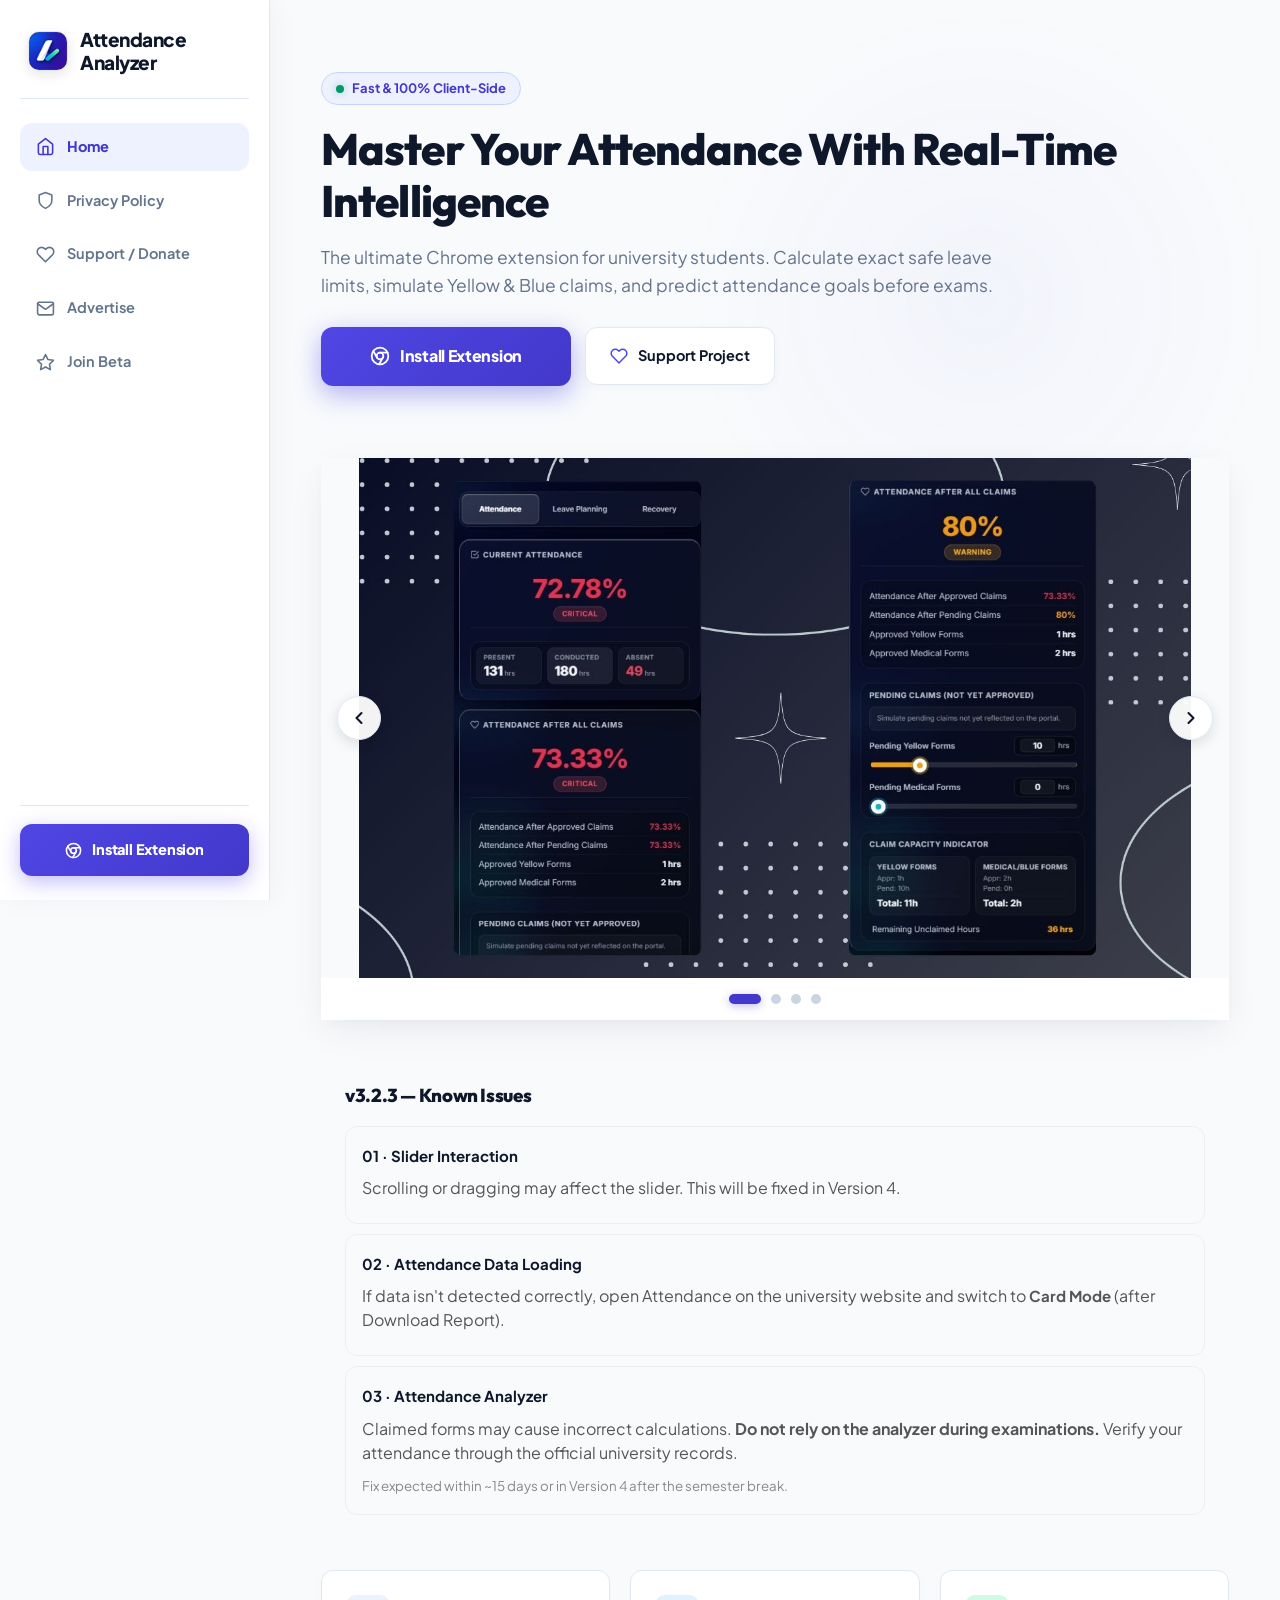
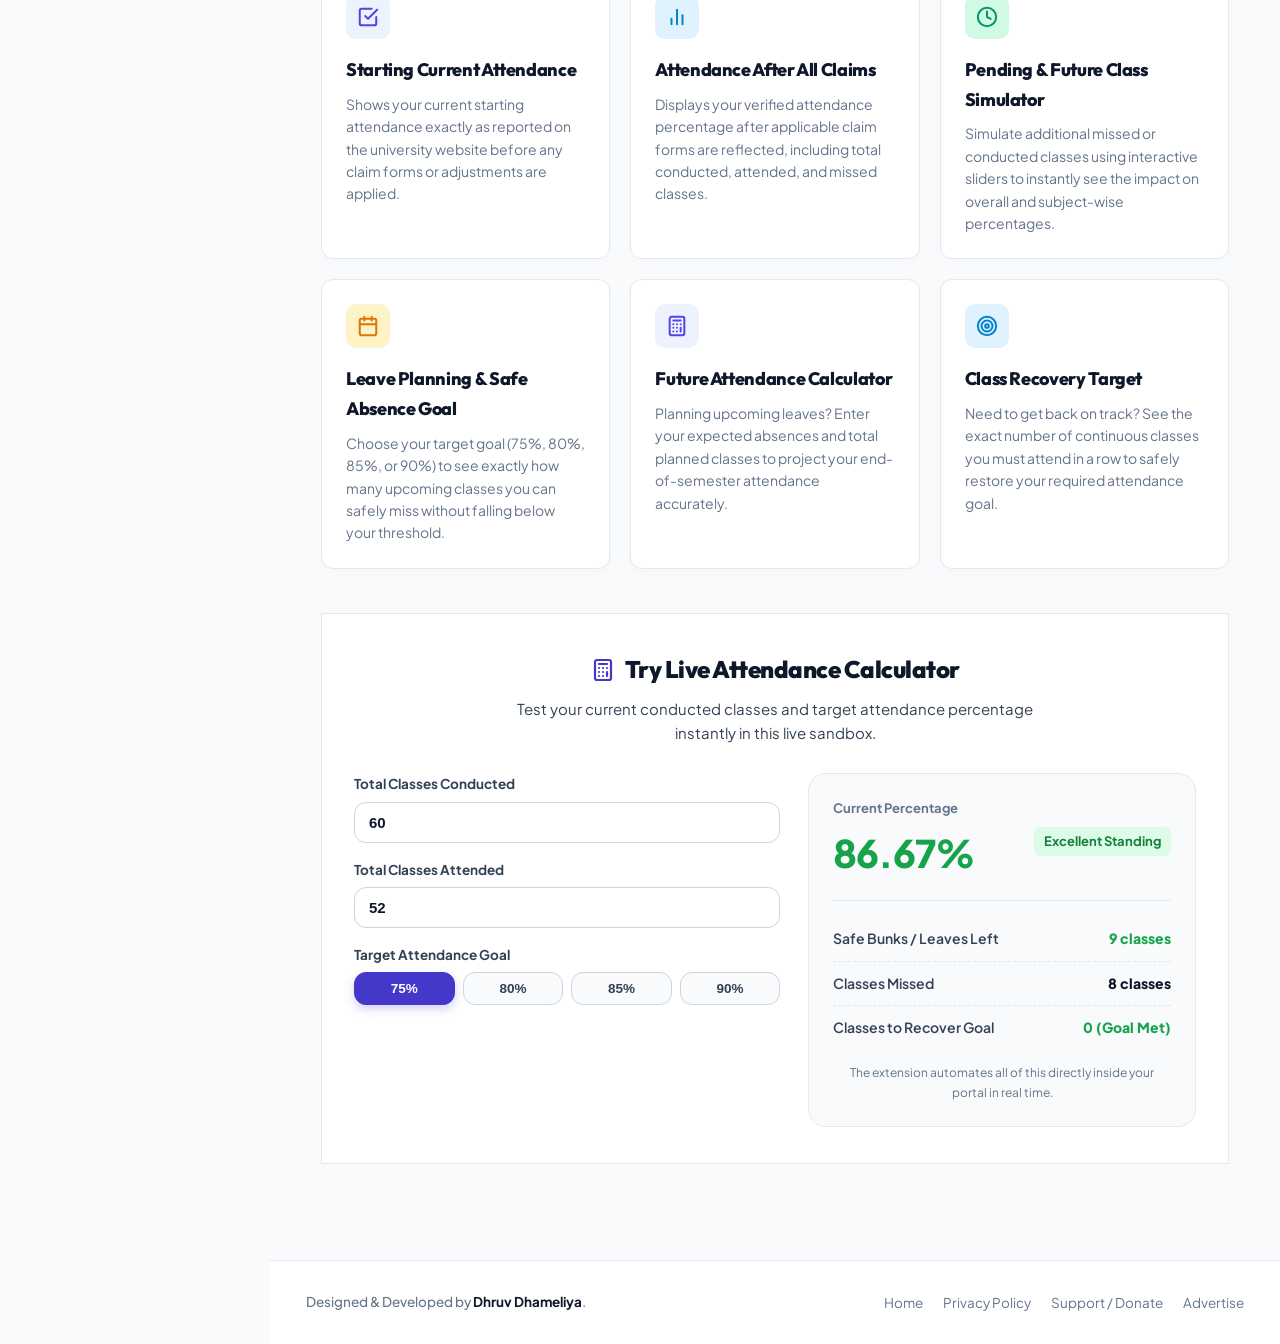
==== commit f67e0a13: "Update index.html" ====
--- a/index.html
+++ b/index.html
@@ -192,437 +192,33 @@
                     </div>
                 </div>
             </section>
-<!-- v3.2.3 UI Reference & Bug Fix Notes -->
-<section class="version-notes">
-
-  <div class="version-notes-header">
-    <div class="version-number">v3.2.3</div>
-
-    <div class="header-content">
-      <h3>UI Reference &amp; Bug Fix Notes</h3>
-      <p>Known issues and important information</p>
-    </div>
+<section class="bugs">
+  <h3>v3.2.3 — Known Issues</h3>
+
+  <div class="bug">
+    <b>01 · Slider Interaction</b>
+    <p>Scrolling or dragging may affect the slider. This will be fixed in Version 4.</p>
   </div>
 
-
-  <div class="version-notes-list">
-
-    <!-- Bug 1 -->
-    <div class="version-note warning">
-      <div class="note-number">01</div>
-
-      <div class="note-content">
-        <strong>Slider Interaction Bug</strong>
-
-        <p>
-          Scrolling and dragging on the page may unintentionally affect the
-          attendance slider. This is a known interaction issue and will be
-          addressed in <strong>Version 4</strong>.
-        </p>
-
-        <div class="note-status">
-          Planned Fix: <strong>Version 4</strong>
-        </div>
-      </div>
-    </div>
-
-
-    <!-- Bug 2 -->
-    <div class="version-note info">
-      <div class="note-number">02</div>
-
-      <div class="note-content">
-        <strong>Attendance Data Loading Issue</strong>
-
-        <p>
-          If attendance data is not detected or parsed correctly, open the
-          <strong>Attendance</strong> section on the university website and
-          switch to <strong>Card Mode</strong>.
-        </p>
-
-        <div class="note-tip">
-          <span>Tip</span>
-          <p>
-            The <strong>Card Mode</strong> button is located immediately after
-            the <strong>Download Report</strong> button.
-          </p>
-        </div>
-      </div>
-    </div>
-
-
-    <!-- Bug 3 -->
-    <div class="version-note critical">
-      <div class="note-number">03</div>
-
-      <div class="note-content">
-        <strong>Attendance Analyzer Calculation Issue</strong>
-
-        <p>
-          Due to changes related to <strong>claimed attendance forms</strong>,
-          a bug is currently affecting the Attendance Analyzer calculations.
-          Because of this, attendance and form-related calculations may not
-          be accurate.
-        </p>
-
-        <div class="important-box">
-          <div class="important-title">
-            Important During Examinations
-          </div>
-
-          <p>
-            Please <strong>do not rely solely on the Attendance Analyzer</strong>
-            for calculating attendance, claimed forms, remaining forms, or
-            examination eligibility during the examination period.
-          </p>
-
-          <p>
-            Always verify your final attendance and form status using the
-            <strong>official university attendance records</strong>.
-          </p>
-        </div>
-
-        <div class="fix-status">
-          <span>Fix Status</span>
-
-          <p>
-            We are working on the issue and expect to release a fix within
-            approximately <strong>15 days</strong>.
-          </p>
-
-          <p>
-            If additional development time is required, the fix will be
-            included in <strong>Version 4</strong> after the semester break.
-          </p>
-        </div>
-      </div>
-    </div>
-
+  <div class="bug">
+    <b>02 · Attendance Data Loading</b>
+    <p>If data isn't detected correctly, open Attendance on the university website and switch to <b>Card Mode</b> (after Download Report).</p>
   </div>
 
+  <div class="bug">
+    <b>03 · Attendance Analyzer</b>
+    <p>Claimed forms may cause incorrect calculations. <strong>Do not rely on the analyzer during examinations.</strong> Verify your attendance through the official university records.</p>
+    <small>Fix expected within ~15 days or in Version 4 after the semester break.</small>
+  </div>
 </section>
 
-
 <style>
-/* ================================
-   VERSION NOTES — v3.2.3
-   ================================ */
-
-.version-notes {
-  width: 100%;
-  max-width: 850px;
-  margin: 30px auto;
-  padding: 24px;
-
-  border: 1px solid rgba(255, 255, 255, 0.08);
-  border-radius: 24px;
-
-  background:
-    linear-gradient(
-      145deg,
-      rgba(255, 255, 255, 0.045),
-      rgba(255, 255, 255, 0.015)
-    );
-
-  backdrop-filter: blur(18px);
-  -webkit-backdrop-filter: blur(18px);
-
-  box-shadow:
-    0 20px 60px rgba(0, 0, 0, 0.25);
-
-  color: #ffffff;
-  font-family: Inter, system-ui, -apple-system, BlinkMacSystemFont, "Segoe UI", sans-serif;
-}
-
-
-/* Header */
-
-.version-notes-header {
-  display: flex;
-  align-items: center;
-  gap: 16px;
-
-  padding-bottom: 22px;
-  margin-bottom: 22px;
-
-  border-bottom: 1px solid rgba(255, 255, 255, 0.08);
-}
-
-.version-number {
-  display: flex;
-  align-items: center;
-  justify-content: center;
-
-  min-width: 68px;
-  height: 36px;
-
-  padding: 0 12px;
-
-  border-radius: 10px;
-
-  background: rgba(255, 255, 255, 0.08);
-  border: 1px solid rgba(255, 255, 255, 0.1);
-
-  font-size: 13px;
-  font-weight: 700;
-  letter-spacing: 0.5px;
-}
-
-.header-content h3 {
-  margin: 0;
-
-  font-size: 20px;
-  font-weight: 700;
-  letter-spacing: -0.3px;
-}
-
-.header-content p {
-  margin: 4px 0 0;
-
-  color: rgba(255, 255, 255, 0.5);
-
-  font-size: 13px;
-}
-
-
-/* Notes */
-
-.version-notes-list {
-  display: flex;
-  flex-direction: column;
-  gap: 14px;
-}
-
-.version-note {
-  position: relative;
-
-  display: flex;
-  gap: 16px;
-
-  padding: 20px;
-
-  border-radius: 18px;
-
-  background: rgba(255, 255, 255, 0.025);
-  border: 1px solid rgba(255, 255, 255, 0.07);
-
-  transition:
-    transform 0.2s ease,
-    border-color 0.2s ease,
-    background 0.2s ease;
-}
-
-.version-note:hover {
-  transform: translateY(-2px);
-  background: rgba(255, 255, 255, 0.04);
-  border-color: rgba(255, 255, 255, 0.13);
-}
-
-
-/* Number */
-
-.note-number {
-  flex-shrink: 0;
-
-  display: flex;
-  align-items: center;
-  justify-content: center;
-
-  width: 38px;
-  height: 38px;
-
-  border-radius: 11px;
-
-  background: rgba(255, 255, 255, 0.07);
-
-  font-size: 12px;
-  font-weight: 800;
-}
-
-
-/* Content */
-
-.note-content {
-  flex: 1;
-}
-
-.note-content > strong {
-  display: block;
-
-  margin-bottom: 8px;
-
-  font-size: 15px;
-  font-weight: 700;
-}
-
-.note-content > p {
-  margin: 0;
-
-  color: rgba(255, 255, 255, 0.68);
-
-  font-size: 13.5px;
-  line-height: 1.65;
-}
-
-
-/* Status */
-
-.note-status {
-  display: inline-block;
-
-  margin-top: 12px;
-  padding: 6px 10px;
-
-  border-radius: 8px;
-
-  background: rgba(255, 255, 255, 0.05);
-
-  color: rgba(255, 255, 255, 0.55);
-
-  font-size: 11px;
-}
-
-
-/* Tip */
-
-.note-tip {
-  margin-top: 14px;
-  padding: 12px 14px;
-
-  border-radius: 12px;
-
-  background: rgba(255, 255, 255, 0.035);
-  border: 1px solid rgba(255, 255, 255, 0.06);
-}
-
-.note-tip span {
-  display: block;
-
-  margin-bottom: 4px;
-
-  font-size: 11px;
-  font-weight: 700;
-  text-transform: uppercase;
-  letter-spacing: 0.6px;
-}
-
-.note-tip p {
-  margin: 0;
-
-  color: rgba(255, 255, 255, 0.62);
-
-  font-size: 12.5px;
-  line-height: 1.55;
-}
-
-
-/* Important Box */
-
-.important-box {
-  margin-top: 16px;
-  padding: 16px;
-
-  border-radius: 14px;
-
-  background: rgba(255, 255, 255, 0.035);
-  border: 1px solid rgba(255, 255, 255, 0.08);
-}
-
-.important-title {
-  margin-bottom: 8px;
-
-  font-size: 12px;
-  font-weight: 800;
-  text-transform: uppercase;
-  letter-spacing: 0.6px;
-}
-
-.important-box p {
-  margin: 7px 0 0;
-
-  color: rgba(255, 255, 255, 0.67);
-
-  font-size: 12.5px;
-  line-height: 1.6;
-}
-
-
-/* Fix Status */
-
-.fix-status {
-  margin-top: 14px;
-  padding: 13px 14px;
-
-  border-radius: 12px;
-
-  background: rgba(255, 255, 255, 0.025);
-}
-
-.fix-status span {
-  display: block;
-
-  margin-bottom: 6px;
-
-  font-size: 11px;
-  font-weight: 800;
-  text-transform: uppercase;
-  letter-spacing: 0.6px;
-}
-
-.fix-status p {
-  margin: 5px 0 0;
-
-  color: rgba(255, 255, 255, 0.58);
-
-  font-size: 12.5px;
-  line-height: 1.55;
-}
-
-
-/* ================================
-   MOBILE
-   ================================ */
-
-@media (max-width: 600px) {
-
-  .version-notes {
-    margin: 20px 12px;
-    padding: 18px;
-
-    border-radius: 20px;
-  }
-
-  .version-notes-header {
-    align-items: flex-start;
-  }
-
-  .version-number {
-    min-width: 60px;
-  }
-
-  .header-content h3 {
-    font-size: 17px;
-  }
-
-  .version-note {
-    padding: 16px;
-
-    gap: 12px;
-  }
-
-  .note-number {
-    width: 34px;
-    height: 34px;
-  }
-
-  .note-content > strong {
-    font-size: 14px;
-  }
-
-  .note-content > p {
-    font-size: 13px;
-  }
-}
+.bugs{max-width:900px;margin:25px auto;padding:20px}
+.bugs h3{margin-bottom:15px}
+.bug{padding:16px;margin:10px 0;border:1px solid #eee;border-radius:12px}
+.bug b{font-size:15px}
+.bug p{margin:7px 0;line-height:1.5;color:#555}
+.bug small{color:#888}
 </style>
 
 <style>
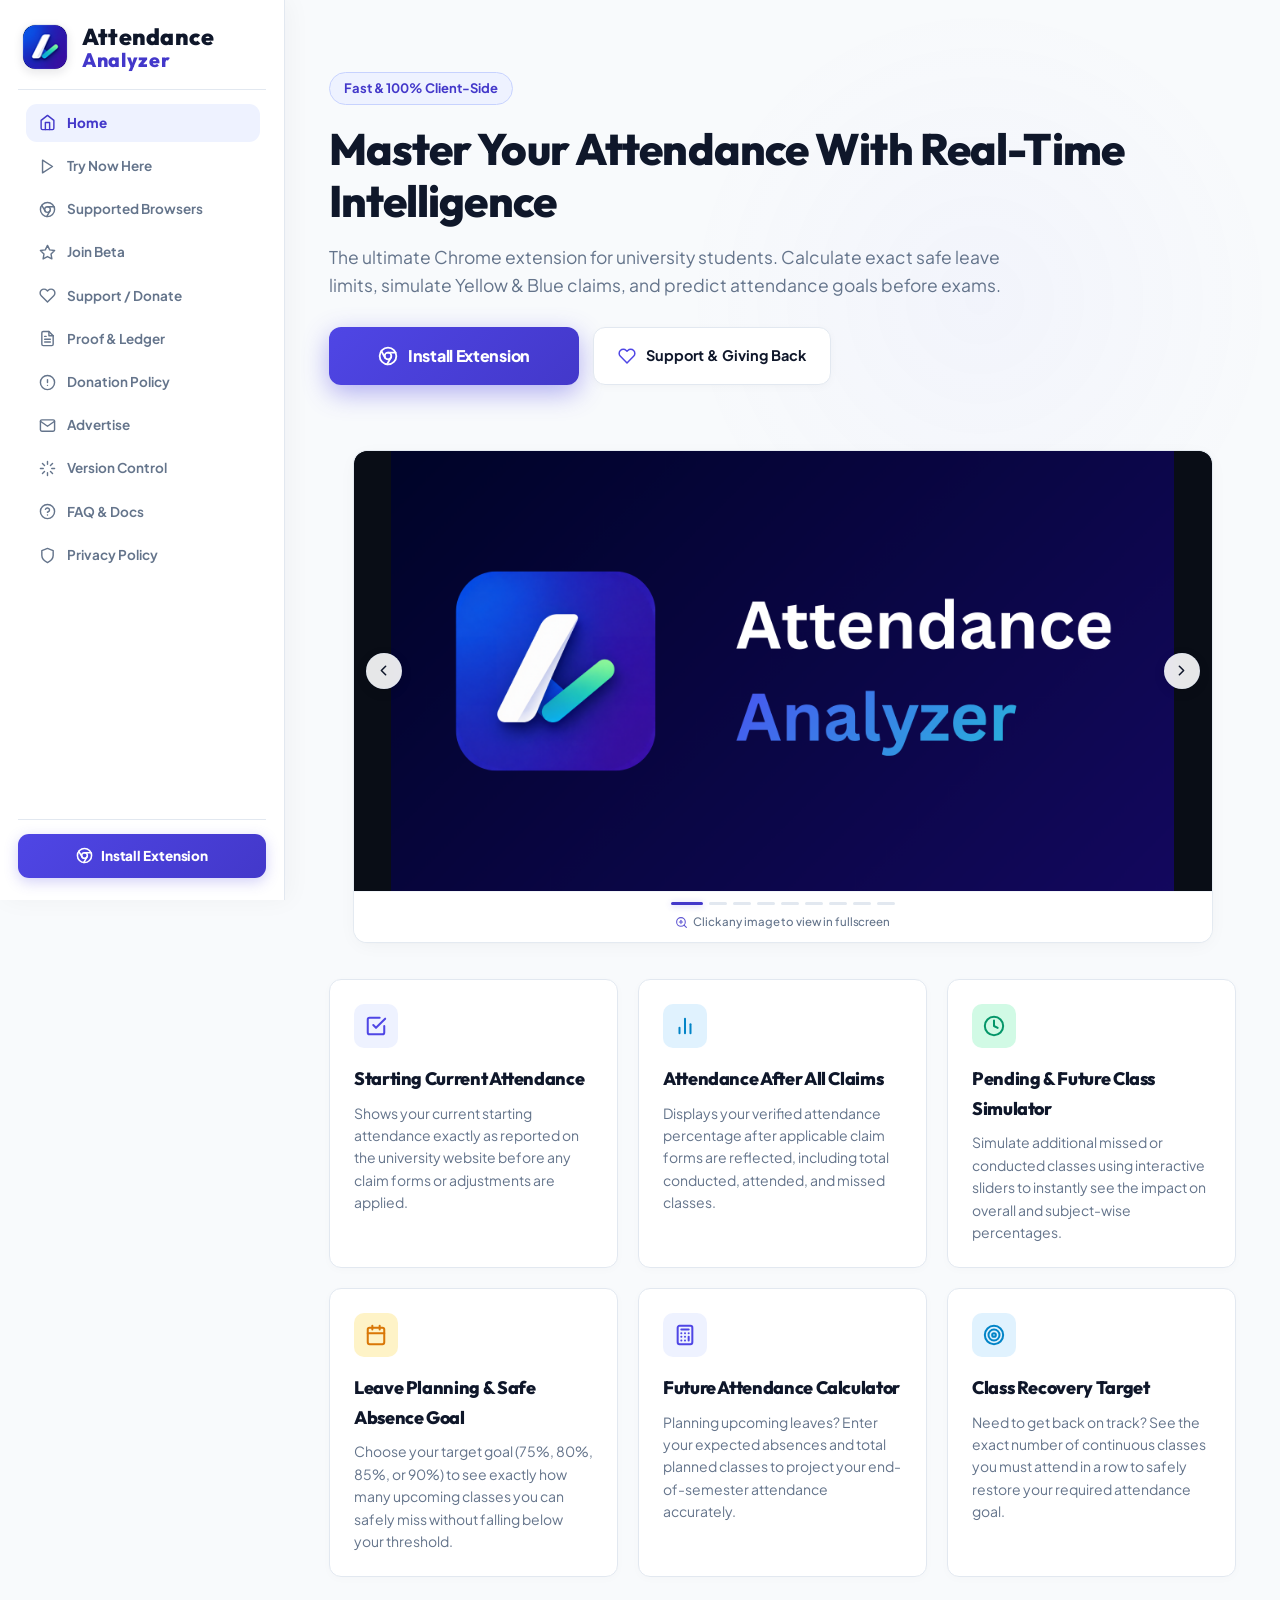
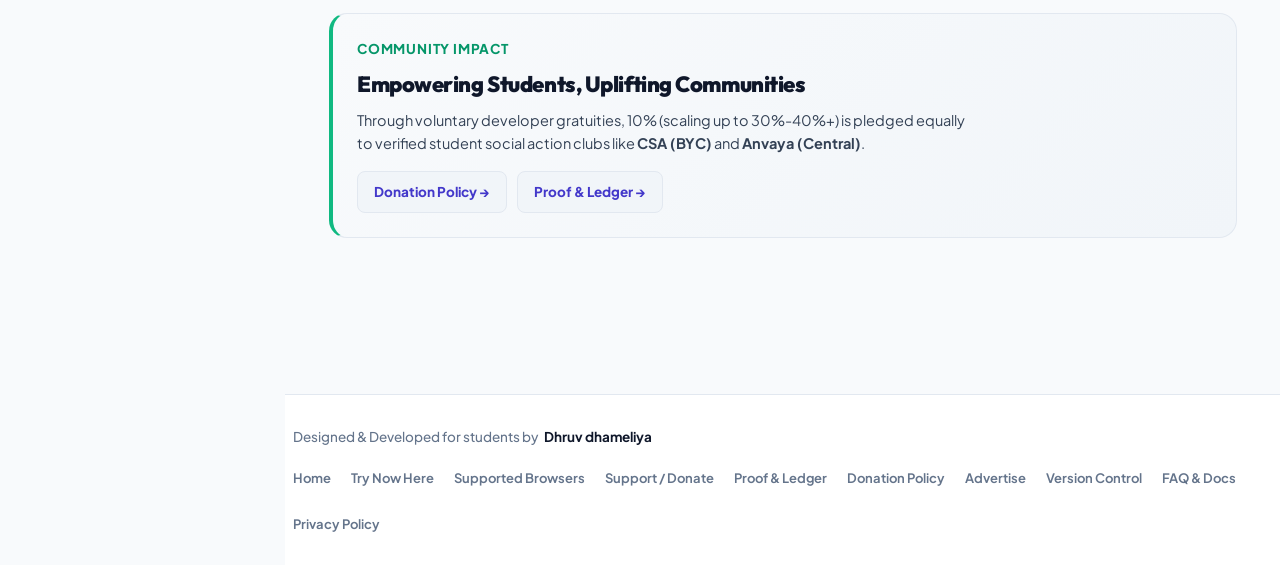
==== commit 4955223a: "feat(web): update website with modular navigation, SDG showcase, FAQ, policies, and v4.1 assets" ====
--- a/index.html
+++ b/index.html
@@ -3,110 +3,23 @@
 
 <head>
     <meta charset="UTF-8">
-    <meta name="viewport" content="width=device-width, initial-scale=1.0">
+    <meta name="viewport" content="width=device-width, initial-scale=1.0, minimum-scale=0.5, maximum-scale=5.0, user-scalable=yes">
     <title>Attendance Analyzer — Intelligent Attendance Assistant</title>
     <meta name="description"
         content="Attendance Analyzer helps students calculate safe leaves, simulate Yellow & Blue concession claims, and forecast attendance goals with precision.">
-    <link rel="stylesheet" href="styles.css?v=3.2.6">
-    <link rel="icon" type="image/png" href="assets/icon48.png?v=3.2.6">
+    <link rel="preconnect" href="https://fonts.googleapis.com">
+    <link rel="preconnect" href="https://fonts.gstatic.com" crossorigin>
+    <link href="https://fonts.googleapis.com/css2?family=Outfit:wght@600;700;800&family=Plus+Jakarta+Sans:wght@500;600;700;800&display=swap" rel="stylesheet">
+    <link rel="stylesheet" href="styles.css?v=4.1.0">
+    <link rel="icon" type="image/png" href="assets/icon48.png?v=4.1.0">
 </head>
 
 <body>
 
-    <!-- Mobile Top Bar -->
-    <header class="mobile-topbar">
-        <a href="index.html" class="mobile-brand-link">
-            <img src="assets/icon48.png" alt="Attendance Analyzer" class="brand-icon-img" style="width: 32px; height: 32px; border-radius: 8px;">
-            <span class="brand-title" style="font-size: 17px; font-weight: 800;">Attendance Analyzer</span>
-        </a>
-        <button class="mobile-menu-btn" id="mobile-menu-btn" aria-label="Open menu">
-            <svg width="22" height="22" viewBox="0 0 24 24" fill="none" stroke="currentColor" stroke-width="2"
-                stroke-linecap="round" stroke-linejoin="round">
-                <line x1="3" y1="12" x2="21" y2="12"></line>
-                <line x1="3" y1="6" x2="21" y2="6"></line>
-                <line x1="3" y1="18" x2="21" y2="18"></line>
-            </svg>
-        </button>
-    </header>
-
-    <!-- Left Sidebar Navigation -->
-    <aside class="sidebar" id="sidebar">
-        <div>
-            <a href="index.html" class="sidebar-brand">
-                <img src="assets/icon48.png" alt="Attendance Analyzer" class="brand-icon-img">
-                <div class="brand-title">Attendance Analyzer</div>
-            </a>
-
-            <!-- Left Navigation Menu Items -->
-            <ul class="sidebar-menu">
-                <li>
-                    <a href="index.html" class="active">
-                        <svg viewBox="0 0 24 24" fill="none" stroke="currentColor" stroke-width="2"
-                            stroke-linecap="round" stroke-linejoin="round">
-                            <path d="M3 9l9-7 9 7v11a2 2 0 0 1-2 2H5a2 2 0 0 1-2-2z"></path>
-                            <polyline points="9 22 9 12 15 12 15 22"></polyline>
-                        </svg>
-                        Home
-                    </a>
-                </li>
-                <li>
-                    <a href="policy.html">
-                        <svg viewBox="0 0 24 24" fill="none" stroke="currentColor" stroke-width="2"
-                            stroke-linecap="round" stroke-linejoin="round">
-                            <path d="M12 22s8-4 8-10V5l-8-3-8 3v7c0 6 8 10 8 10z"></path>
-                        </svg>
-                        Privacy Policy
-                    </a>
-                </li>
-                <li>
-                    <a href="payment.html">
-                        <svg viewBox="0 0 24 24" fill="none" stroke="currentColor" stroke-width="2"
-                            stroke-linecap="round" stroke-linejoin="round">
-                            <path
-                                d="M20.84 4.61a5.5 5.5 0 0 0-7.78 0L12 5.67l-1.06-1.06a5.5 5.5 0 0 0-7.78 7.78l1.06 1.06L12 21.23l7.78-7.78 1.06-1.06a5.5 5.5 0 0 0 0-7.78z">
-                            </path>
-                        </svg>
-                        Support / Donate
-                    </a>
-                </li>
-                <li>
-                    <a href="advertise.html">
-                        <svg viewBox="0 0 24 24" fill="none" stroke="currentColor" stroke-width="2"
-                            stroke-linecap="round" stroke-linejoin="round">
-                            <path d="M4 4h16c1.1 0 2 .9 2 2v12c0 1.1-.9 2-2 2H4c-1.1 0-2-.9-2-2V6c0-1.1.9-2 2-2z">
-                            </path>
-                            <polyline points="22,6 12,13 2,6"></polyline>
-                        </svg>
-                        Advertise
-                    </a>
-                </li>
-                <li>
-                    <a href="install.html">
-                        <svg viewBox="0 0 24 24" fill="none" stroke="currentColor" stroke-width="2"
-                            stroke-linecap="round" stroke-linejoin="round">
-                            <path d="M12 2l3.09 6.26L22 9.27l-5 4.87 1.18 6.88L12 17.77l-6.18 3.25L7 14.14 2 9.27l6.91-1.01L12 2z"></path>
-                        </svg>
-                        Join Beta
-                    </a>
-                </li>
-            </ul>
-        </div>
-
-        <!-- Bottom Action Button -->
-        <div class="sidebar-bottom">
-            <a href="install.html" class="btn-sidebar-install">
-                <svg width="17" height="17" viewBox="0 0 24 24" fill="none" stroke="currentColor" stroke-width="2.2"
-                    stroke-linecap="round" stroke-linejoin="round">
-                    <circle cx="12" cy="12" r="10"></circle>
-                    <circle cx="12" cy="12" r="4"></circle>
-                    <line x1="21.17" y1="8" x2="12" y2="8"></line>
-                    <line x1="3.95" y1="6.06" x2="8.54" y2="14"></line>
-                    <line x1="10.88" y1="21.94" x2="15.46" y2="14"></line>
-                </svg>
-                <span>Install Extension</span>
-            </a>
-        </div>
-    </aside>
+    <!-- Modular Navigation dynamically injected via navigation.js -->
+    <header class="mobile-topbar"></header>
+    <aside class="sidebar" id="sidebar"></aside>
+    <script src="navigation.js?v=4.1.0"></script>
 
     <!-- Main Content Wrapper -->
     <div class="main-wrapper">
@@ -115,7 +28,6 @@
             <!-- Hero Section -->
             <section class="hero">
                 <div class="badge-pill">
-                    <span class="badge-dot"></span>
                     <span>Fast & 100% Client-Side</span>
                 </div>
 
@@ -127,7 +39,7 @@
                 </p>
 
                 <div class="hero-actions">
-                    <a href="https://chromewebstore.google.com/detail/gbepkebfijgoafbkbcbjmmjipnhoaifd?utm_source=item-share-cb" class="btn btn-primary btn-install-large">
+                    <a href="https://chromewebstore.google.com/detail/gbepkebfijgoafbkbcbjmmjipnhoaifd?utm_source=item-share-cb" target="_blank" rel="noopener" class="btn btn-primary btn-install-large">
                         <svg width="20" height="20" viewBox="0 0 24 24" fill="none" stroke="currentColor"
                             stroke-width="2.2" stroke-linecap="round" stroke-linejoin="round">
                             <circle cx="12" cy="12" r="10"></circle>
@@ -138,151 +50,85 @@
                         </svg>
                         Install Extension
                     </a>
-                    <a href="payment.html" class="btn btn-subtle" style="padding: 16px 24px;">
+                    <a href="payment" class="btn btn-subtle" style="padding: 16px 24px;">
                         <svg width="18" height="18" viewBox="0 0 24 24" fill="none" stroke="#4f46e5" stroke-width="2"
                             stroke-linecap="round" stroke-linejoin="round">
                             <path
                                 d="M20.84 4.61a5.5 5.5 0 0 0-7.78 0L12 5.67l-1.06-1.06a5.5 5.5 0 0 0-7.78 7.78l1.06 1.06L12 21.23l7.78-7.78 1.06-1.06a5.5 5.5 0 0 0 0-7.78z">
                             </path>
                         </svg>
-                        Support Project
+                        Support & Giving Back
                     </a>
                 </div>
             </section>
 
-            <!-- Extension Screenshot Auto-Slider Showcase (Clean Frameless) -->
+            <!-- Extension Screenshot Auto-Slider Showcase (Clean Frameless with Touch & Fullscreen Zoom) -->
             <section class="showcase-slider-card" id="screenshot-slider">
                 <!-- Slider Viewport -->
-                <div class="slider-container">
+                <div class="slider-container" id="slider-container">
                     <button class="slider-nav-btn slider-prev-btn" id="slider-prev-btn" aria-label="Previous Slide">
-                        <svg width="20" height="20" viewBox="0 0 24 24" fill="none" stroke="currentColor" stroke-width="2.5" stroke-linecap="round" stroke-linejoin="round">
+                        <svg width="22" height="22" viewBox="0 0 24 24" fill="none" stroke="currentColor" stroke-width="2.5" stroke-linecap="round" stroke-linejoin="round">
                             <polyline points="15 18 9 12 15 6"></polyline>
                         </svg>
                     </button>
 
                     <div class="slider-track" id="slider-track">
-                        <div class="slide-item">
-                            <img src="assets/1.jpg" alt="Attendance Analyzer Main Dashboard" loading="eager">
-                        </div>
-                        <div class="slide-item">
-                            <img src="assets/2.jpg" alt="Safe Leaves and Absence Planner" loading="lazy">
-                        </div>
-                        <div class="slide-item">
-                            <img src="assets/3.jpg" alt="Yellow and Blue Claim Simulation" loading="lazy">
-                        </div>
-                        <div class="slide-item">
-                            <img src="assets/4.jpg" alt="Subject Recovery and Target Settings" loading="lazy">
+                        <div class="slide-item" data-index="0" role="button" tabindex="0" aria-label="Zoom screenshot 1: Attendance Analyzer Official Banner">
+                            <img src="assets/9.png" alt="Attendance Analyzer Official Banner" loading="eager" title="Click to view full screen">
+                        </div>
+                        <div class="slide-item" data-index="1" role="button" tabindex="0" aria-label="Zoom screenshot 2: Main Dashboard Overview">
+                            <img src="assets/1.png" alt="Attendance Analyzer Main Dashboard" loading="lazy" title="Click to view full screen">
+                        </div>
+                        <div class="slide-item" data-index="2" role="button" tabindex="0" aria-label="Zoom screenshot 3: Safe Leaves Planner">
+                            <img src="assets/2.png" alt="Safe Leaves and Absence Planner" loading="lazy" title="Click to view full screen">
+                        </div>
+                        <div class="slide-item" data-index="3" role="button" tabindex="0" aria-label="Zoom screenshot 4: Claim Simulation">
+                            <img src="assets/3.png" alt="Yellow and Blue Claim Simulation" loading="lazy" title="Click to view full screen">
+                        </div>
+                        <div class="slide-item" data-index="4" role="button" tabindex="0" aria-label="Zoom screenshot 5: Target Settings">
+                            <img src="assets/4.png" alt="Subject Recovery and Target Settings" loading="lazy" title="Click to view full screen">
+                        </div>
+                        <div class="slide-item" data-index="5" role="button" tabindex="0" aria-label="Zoom screenshot 6: Attendance Matrix">
+                            <img src="assets/5.png" alt="Detailed Attendance Matrix" loading="lazy" title="Click to view full screen">
+                        </div>
+                        <div class="slide-item" data-index="6" role="button" tabindex="0" aria-label="Zoom screenshot 7: Concession Modeling">
+                            <img src="assets/6.png" alt="Smart Concession Modeling" loading="lazy" title="Click to view full screen">
+                        </div>
+                        <div class="slide-item" data-index="7" role="button" tabindex="0" aria-label="Zoom screenshot 8: Real-Time Insights">
+                            <img src="assets/7.png" alt="Real-Time Attendance Insights" loading="lazy" title="Click to view full screen">
+                        </div>
+                        <div class="slide-item" data-index="8" role="button" tabindex="0" aria-label="Zoom screenshot 9: Performance Breakdown">
+                            <img src="assets/8.png" alt="Performance and Safe Bunk Breakdown" loading="lazy" title="Click to view full screen">
                         </div>
                     </div>
 
                     <button class="slider-nav-btn slider-next-btn" id="slider-next-btn" aria-label="Next Slide">
-                        <svg width="20" height="20" viewBox="0 0 24 24" fill="none" stroke="currentColor" stroke-width="2.5" stroke-linecap="round" stroke-linejoin="round">
+                        <svg width="22" height="22" viewBox="0 0 24 24" fill="none" stroke="currentColor" stroke-width="2.5" stroke-linecap="round" stroke-linejoin="round">
                             <polyline points="9 18 15 12 9 6"></polyline>
                         </svg>
                     </button>
                 </div>
 
-                <!-- Slider Blue Dots -->
+                <!-- Slider Blue Dots & Hint -->
                 <div class="slider-footer">
                     <div class="slider-dots" id="slider-dots">
                         <span class="slider-dot active" data-index="0"></span>
                         <span class="slider-dot" data-index="1"></span>
                         <span class="slider-dot" data-index="2"></span>
                         <span class="slider-dot" data-index="3"></span>
-                    </div>
+                        <span class="slider-dot" data-index="4"></span>
+                        <span class="slider-dot" data-index="5"></span>
+                        <span class="slider-dot" data-index="6"></span>
+                        <span class="slider-dot" data-index="7"></span>
+                        <span class="slider-dot" data-index="8"></span>
+                    </div>
+                    <p class="slider-hint">
+                        <svg width="14" height="14" viewBox="0 0 24 24" fill="none" stroke="currentColor" stroke-width="2" stroke-linecap="round" stroke-linejoin="round"><circle cx="11" cy="11" r="8"></circle><line x1="21" y1="21" x2="16.65" y2="16.65"></line><line x1="11" y1="8" x2="11" y2="14"></line><line x1="8" y1="11" x2="14" y2="11"></line></svg>
+                        Click any image to view in fullscreen
+                    </p>
                 </div>
             </section>
-<section class="bugs">
-  <h3>v3.2.3 — Known Issues</h3>
-
-  <div class="bug">
-    <b>01 · Slider Interaction</b>
-    <p>Scrolling or dragging may affect the slider. This will be fixed in Version 4.</p>
-  </div>
-
-  <div class="bug">
-    <b>02 · Attendance Data Loading</b>
-    <p>If data isn't detected correctly, open Attendance on the university website and switch to <b>Card Mode</b> (after Download Report).</p>
-  </div>
-
-  <div class="bug">
-    <b>03 · Attendance Analyzer</b>
-    <p>Claimed forms may cause incorrect calculations. <strong>Do not rely on the analyzer during examinations.</strong> Verify your attendance through the official university records.</p>
-    <small>Fix expected within ~15 days or in Version 4 after the semester break.</small>
-  </div>
-</section>
-
-<style>
-.bugs{max-width:900px;margin:25px auto;padding:20px}
-.bugs h3{margin-bottom:15px}
-.bug{padding:16px;margin:10px 0;border:1px solid #eee;border-radius:12px}
-.bug b{font-size:15px}
-.bug p{margin:7px 0;line-height:1.5;color:#555}
-.bug small{color:#888}
-</style>
-
-<style>
-  .version-notes {
-    width: 100%;
-    max-width: 100%;
-    margin: 24px 0 0;
-    padding: clamp(14px, 2.5vw, 22px);
-    box-sizing: border-box;
-    border: 1px solid #fecaca;
-    border-radius: clamp(10px, 1.5vw, 14px);
-    background: #fef2f2;
-    overflow: hidden;
-  }
-
-  .version-notes-header {
-    margin-bottom: clamp(12px, 2vw, 16px);
-  }
-
-  .version-notes-header h3 {
-    margin: 0;
-    color: #b91c1c;
-    font-size: clamp(15px, 1.8vw, 18px);
-    line-height: 1.4;
-    font-weight: 800;
-    overflow-wrap: anywhere;
-  }
-
-  .version-notes-list {
-    display: grid;
-    grid-template-columns: repeat(2, minmax(0, 1fr));
-    gap: clamp(10px, 1.5vw, 14px);
-  }
-
-  .version-note {
-    min-width: 0;
-    padding: clamp(12px, 1.8vw, 16px);
-    box-sizing: border-box;
-    border: 1px solid #fecaca;
-    border-radius: clamp(8px, 1vw, 11px);
-    background: #ffffff;
-  }
-
-  .version-note strong {
-    display: block;
-    color: #dc2626;
-    font-size: clamp(13px, 1.5vw, 15px);
-    line-height: 1.4;
-  }
-
-  .version-note p {
-    margin: 6px 0 0;
-    color: #7f1d1d;
-    font-size: clamp(12px, 1.35vw, 14px);
-    line-height: 1.55;
-    overflow-wrap: anywhere;
-  }
-
-  @media (max-width: 700px) {
-    .version-notes-list {
-      grid-template-columns: 1fr;
-    }
-  }
-</style>
+
             <!-- Feature Cards (Matching Interactive Tour) -->
             <section class="features-grid">
 
@@ -372,112 +218,103 @@
 
             </section>
 
-            <!-- Interactive Live Attendance Sandbox & Safe Leave Calculator Widget -->
-            <section class="calc-sandbox-card" id="calculator-section">
-                <div class="calc-sandbox-header">
-                    <h2 class="calc-sandbox-title">
-                        <svg width="24" height="24" viewBox="0 0 24 24" fill="none" stroke="currentColor" stroke-width="2.2" stroke-linecap="round" stroke-linejoin="round" style="color: var(--primary);">
-                            <rect x="4" y="2" width="16" height="20" rx="2"></rect>
-                            <line x1="8" y1="6" x2="16" y2="6"></line>
-                            <line x1="16" y1="14" x2="16" y2="18"></line>
-                            <path d="M16 10h.01"></path>
-                            <path d="M12 10h.01"></path>
-                            <path d="M8 10h.01"></path>
-                            <path d="M12 14h.01"></path>
-                            <path d="M8 14h.01"></path>
-                            <path d="M12 18h.01"></path>
-                            <path d="M8 18h.01"></path>
-                        </svg>
-                        Try Live Attendance Calculator
-                    </h2>
-                    <p class="calc-sandbox-subtitle">
-                        Test your current conducted classes and target attendance percentage instantly in this live sandbox.
-                    </p>
-                </div>
-
-                <div class="calc-grid">
-                    <!-- Left: Interactive Inputs -->
-                    <div class="calc-input-group">
-                        <div class="calc-field">
-                            <label class="calc-label" for="calc-conducted">
-                                <span>Total Classes Conducted</span>
-                            </label>
-                            <input type="number" id="calc-conducted" class="calc-input" value="60" min="1" max="500">
-                        </div>
-
-                        <div class="calc-field">
-                            <label class="calc-label" for="calc-attended">
-                                <span>Total Classes Attended</span>
-                            </label>
-                            <input type="number" id="calc-attended" class="calc-input" value="52" min="0" max="500">
-                        </div>
-
-                        <div class="calc-field">
-                            <label class="calc-label">
-                                <span>Target Attendance Goal</span>
-                            </label>
-                            <div class="calc-targets">
-                                <button type="button" class="calc-target-btn active" data-target="75">75%</button>
-                                <button type="button" class="calc-target-btn" data-target="80">80%</button>
-                                <button type="button" class="calc-target-btn" data-target="85">85%</button>
-                                <button type="button" class="calc-target-btn" data-target="90">90%</button>
-                            </div>
-                        </div>
-                    </div>
-
-                    <!-- Right: Live Result Analysis -->
-                    <div class="calc-results">
-                        <div>
-                            <div class="calc-pct-display">
-                                <div>
-                                    <div style="font-size: 13px; font-weight: 700; color: var(--text-muted); margin-bottom: 2px;">Current Percentage</div>
-                                    <div class="calc-pct-value" id="calc-result-pct">86.67%</div>
-                                </div>
-                                <div id="calc-result-badge" class="calc-badge-safe">Safe Standing</div>
-                            </div>
-
-                            <div class="calc-stat-row">
-                                <span class="calc-stat-label">Safe Bunks / Leaves Left</span>
-                                <span class="calc-stat-value" id="calc-result-leaves" style="color: #16a34a;">9 classes</span>
-                            </div>
-
-                            <div class="calc-stat-row">
-                                <span class="calc-stat-label">Classes Missed</span>
-                                <span class="calc-stat-value" id="calc-result-missed">8 classes</span>
-                            </div>
-
-                            <div class="calc-stat-row">
-                                <span class="calc-stat-label">Classes to Recover Goal</span>
-                                <span class="calc-stat-value" id="calc-result-recovery">0 (Goal Met)</span>
-                            </div>
-                        </div>
-
-                        <div style="font-size: 12px; color: var(--text-muted); margin-top: 14px; text-align: center;">
-                            The extension automates all of this directly inside your portal in real time.
-                        </div>
+            <!-- Giving Back & Social Impact Section -->
+            <section class="policy-highlight-card" style="margin: 36px 0; border-left: 4px solid #10b981;">
+                <div style="display: flex; justify-content: space-between; align-items: center; flex-wrap: wrap; gap: 16px;">
+                    <div>
+                        <div class="section-tagline" style="color: #059669;">Community Impact</div>
+                        <h2 style="font-size: 22px; font-weight: 850; color: var(--text-main); margin-bottom: 6px;">
+                            Empowering Students, Uplifting Communities
+                        </h2>
+                        <p style="font-size: 14.5px; color: var(--text-secondary); max-width: 620px; line-height: 1.6; margin: 0;">
+                            Through voluntary developer gratuities, 10% (scaling up to 30%-40%+) is pledged equally to verified student social action clubs like <strong>CSA (BYC)</strong> and <strong>Anvaya (Central)</strong>.
+                        </p>
+                    </div>
+                    <div style="display: flex; gap: 10px; flex-wrap: wrap;">
+                        <a href="donation-policy" class="btn-policy-link">
+                            Donation Policy →
+                        </a>
+                        <a href="proof" class="btn-policy-link">
+                            Proof & Ledger →
+                        </a>
                     </div>
                 </div>
             </section>
-
         </main>
-
-        <!-- Footer -->
-        <footer class="footer">
-            <div class="footer-content">
-                <div class="footer-credit">
-                    Designed & Developed by <strong>Dhruv Dhameliya</strong>.
-                </div>
-                <ul class="footer-links">
-                    <li><a href="index.html">Home</a></li>
-                    <li><a href="policy.html">Privacy Policy</a></li>
-                    <li><a href="payment.html">Support / Donate</a></li>
-                    <li><a href="advertise.html">Advertise</a></li>
-                </ul>
+    </div>
+
+    <!-- Fullscreen Screenshot Lightbox Modal (Root-level to prevent any sidebar overlap) -->
+    <div id="showcase-lightbox" class="showcase-lightbox" aria-hidden="true" role="dialog" aria-label="Image Zoom Gallery">
+        <div class="lightbox-overlay" id="lightbox-overlay"></div>
+        <div class="lightbox-content">
+            <!-- Top Bar with title, count & close -->
+            <div class="lightbox-header">
+                <div class="lightbox-info">
+                    <span class="lightbox-counter" id="lightbox-counter">1 / 8</span>
+                    <span class="lightbox-title" id="lightbox-title">Main Dashboard Overview</span>
+                </div>
+                <button class="lightbox-close-btn" id="lightbox-close-btn" aria-label="Close Fullscreen View">
+                    <svg width="24" height="24" viewBox="0 0 24 24" fill="none" stroke="currentColor" stroke-width="2.5" stroke-linecap="round" stroke-linejoin="round">
+                        <line x1="18" y1="6" x2="6" y2="18"></line>
+                        <line x1="6" y1="6" x2="18" y2="18"></line>
+                    </svg>
+                </button>
             </div>
-        </footer>
+
+            <!-- Main Fullscreen Image Area with Touch Swipe & Navigation -->
+            <div class="lightbox-viewport" id="lightbox-viewport">
+                <button class="lightbox-nav-btn lightbox-prev-btn" id="lightbox-prev-btn" aria-label="Previous Image">
+                    <svg width="28" height="28" viewBox="0 0 24 24" fill="none" stroke="currentColor" stroke-width="2.5" stroke-linecap="round" stroke-linejoin="round">
+                        <polyline points="15 18 9 12 15 6"></polyline>
+                    </svg>
+                </button>
+
+                <div class="lightbox-image-wrapper">
+                    <img id="lightbox-img" src="assets/1.png" alt="Zoomed Screenshot" class="lightbox-img">
+                </div>
+
+                <button class="lightbox-nav-btn lightbox-next-btn" id="lightbox-next-btn" aria-label="Next Image">
+                    <svg width="28" height="28" viewBox="0 0 24 24" fill="none" stroke="currentColor" stroke-width="2.5" stroke-linecap="round" stroke-linejoin="round">
+                        <polyline points="9 18 15 12 9 6"></polyline>
+                    </svg>
+                </button>
+            </div>
+
+            <!-- Bottom Thumbnail Strip Showing All Images -->
+            <div class="lightbox-thumbnails" id="lightbox-thumbnails">
+                <div class="lightbox-thumb active" data-index="0" title="Attendance Analyzer Banner">
+                    <img src="assets/9.png" alt="Thumbnail 1">
+                </div>
+                <div class="lightbox-thumb" data-index="1" title="Main Dashboard Overview">
+                    <img src="assets/1.png" alt="Thumbnail 2">
+                </div>
+                <div class="lightbox-thumb" data-index="2" title="Safe Leaves Planner">
+                    <img src="assets/2.png" alt="Thumbnail 3">
+                </div>
+                <div class="lightbox-thumb" data-index="3" title="Claim Forms Simulation">
+                    <img src="assets/3.png" alt="Thumbnail 4">
+                </div>
+                <div class="lightbox-thumb" data-index="4" title="Target Settings">
+                    <img src="assets/4.png" alt="Thumbnail 5">
+                </div>
+                <div class="lightbox-thumb" data-index="5" title="Detailed Attendance Matrix">
+                    <img src="assets/5.png" alt="Thumbnail 6">
+                </div>
+                <div class="lightbox-thumb" data-index="6" title="Concession Modeling">
+                    <img src="assets/6.png" alt="Thumbnail 7">
+                </div>
+                <div class="lightbox-thumb" data-index="7" title="Real-Time Insights">
+                    <img src="assets/7.png" alt="Thumbnail 8">
+                </div>
+                <div class="lightbox-thumb" data-index="8" title="Performance Breakdown">
+                    <img src="assets/8.png" alt="Thumbnail 9">
+                </div>
+            </div>
+        </div>
     </div>
 
-    <script src="main.js?v=3.2.6"></script>
+    <script src="sdg-data.js?v=4.1.0"></script>
+    <script src="main.js?v=4.1.0"></script>
 </body>
 
 </html>
--- a/styles.css
+++ b/styles.css
@@ -1,30 +1,28 @@
 /* ==========================================================================
    Attendance Analyzer — Clean White / Light Theme Design System
-   Left Sidebar Navigation Layout • Big Razorpay Button • Fully Responsive
+   Left Sidebar Navigation Layout • Fast Performance • Fully Responsive
    ========================================================================== */
-
-@import url('https://fonts.googleapis.com/css2?family=Outfit:wght@400;500;600;700;800;900&family=Plus+Jakarta+Sans:wght@400;500;600;700;800&family=JetBrains+Mono:wght@500;600&display=swap');
 
 :root {
   --primary: #4338ca;
   --primary-light: #6366f1;
   --primary-hover: #3730a3;
   --primary-glow: rgba(99, 102, 241, 0.12);
-  
+
   --accent-cyan: #0284c7;
   --accent-emerald: #059669;
   --accent-amber: #d97706;
   --accent-rose: #e11d48;
-  
+
   --bg-page: #f8fafc;
   --bg-sidebar: #ffffff;
   --bg-card: #ffffff;
   --bg-card-subtle: #f1f5f9;
-  
+
   --border-light: #e2e8f0;
   --border-card: #e2e8f0;
   --border-glow: rgba(99, 102, 241, 0.25);
-  
+
   --text-main: #0f172a;
   --text-secondary: #334155;
   --text-muted: #64748b;
@@ -33,12 +31,12 @@
   --shadow-card: 0 4px 20px -2px rgba(15, 23, 42, 0.05), 0 2px 6px -1px rgba(15, 23, 42, 0.04);
   --shadow-sidebar: 4px 0 24px rgba(15, 23, 42, 0.04);
   --shadow-hover: 0 12px 30px -4px rgba(15, 23, 42, 0.08);
-  
+
   --radius-lg: 18px;
   --radius-md: 12px;
   --radius-sm: 8px;
-  
-  --sidebar-width: 270px;
+
+  --sidebar-width: 285px;
 }
 
 * {
@@ -49,6 +47,12 @@
 
 html {
   scroll-behavior: smooth;
+}
+
+html,
+body {
+  touch-action: pan-x pan-y pinch-zoom;
+  -webkit-text-size-adjust: 100%;
 }
 
 body {
@@ -73,11 +77,254 @@
   z-index: 0;
 }
 
-h1, h2, h3, h4, h5, h6 {
+h1,
+h2,
+h3,
+h4,
+h5,
+h6 {
   font-family: 'Outfit', sans-serif;
   font-weight: 800;
   letter-spacing: -0.02em;
   color: var(--text-main);
+}
+
+/* Universal Scrollbar: Ultra-thin 5px, matching design, 100% transparent track, no top/bottom arrows */
+::-webkit-scrollbar,
+html::-webkit-scrollbar,
+body::-webkit-scrollbar,
+*::-webkit-scrollbar {
+  width: 5px !important;
+  height: 5px !important;
+  background: transparent !important;
+  background-color: transparent !important;
+}
+
+::-webkit-scrollbar-track,
+html::-webkit-scrollbar-track,
+body::-webkit-scrollbar-track,
+*::-webkit-scrollbar-track,
+::-webkit-scrollbar-track-piece {
+  background: transparent !important;
+  background-color: transparent !important;
+  border: none !important;
+  box-shadow: none !important;
+}
+
+::-webkit-scrollbar-thumb,
+html::-webkit-scrollbar-thumb,
+body::-webkit-scrollbar-thumb,
+*::-webkit-scrollbar-thumb {
+  background: #cbd5e1 !important;
+  border-radius: 999px !important;
+  border: none !important;
+}
+
+[data-theme="dark"] ::-webkit-scrollbar-thumb {
+  background: rgba(255, 255, 255, 0.22) !important;
+}
+
+::-webkit-scrollbar-thumb:hover,
+html::-webkit-scrollbar-thumb:hover,
+body::-webkit-scrollbar-thumb:hover,
+*::-webkit-scrollbar-thumb:hover {
+  background: #3b82f6 !important;
+}
+
+@supports not selector(::-webkit-scrollbar) {
+  * {
+    scrollbar-width: thin;
+    scrollbar-color: #cbd5e1 transparent;
+  }
+}
+
+/* Remove all arrows from top and bottom of scrollbars */
+::-webkit-scrollbar-button,
+::-webkit-scrollbar-button:single-button,
+::-webkit-scrollbar-button:vertical:decrement,
+::-webkit-scrollbar-button:vertical:increment,
+::-webkit-scrollbar-button:horizontal:decrement,
+::-webkit-scrollbar-button:horizontal:increment {
+  display: none !important;
+  width: 0 !important;
+  height: 0 !important;
+}
+
+/* Remove top and bottom spin arrows from number inputs */
+input[type="number"]::-webkit-inner-spin-button,
+input[type="number"]::-webkit-outer-spin-button {
+  -webkit-appearance: none !important;
+  margin: 0 !important;
+}
+input[type="number"] {
+  -moz-appearance: textfield !important;
+}
+
+/* ==========================================================================
+   Custom Proprietary Toggle Slider / Switch Component
+   ========================================================================== */
+.switch {
+  position: relative;
+  display: inline-flex;
+  align-items: center;
+  width: 44px;
+  height: 24px;
+  flex-shrink: 0;
+  cursor: pointer;
+  user-select: none;
+  -webkit-user-select: none;
+  vertical-align: middle;
+}
+
+.switch input {
+  opacity: 0;
+  width: 0;
+  height: 0;
+  position: absolute;
+}
+
+.switch .slider,
+.slider {
+  position: absolute;
+  cursor: pointer;
+  inset: 0;
+  background-color: rgba(148, 163, 184, 0.35);
+  border: 1px solid rgba(255, 255, 255, 0.14);
+  border-radius: 999px;
+  box-shadow: inset 0 1.5px 3px rgba(0, 0, 0, 0.25);
+  backdrop-filter: blur(12px) saturate(180%);
+  -webkit-backdrop-filter: blur(12px) saturate(180%);
+  box-sizing: border-box;
+  transition: background 0.35s cubic-bezier(0.16, 1, 0.3, 1),
+              border-color 0.35s ease,
+              box-shadow 0.35s ease;
+}
+
+[data-theme="dark"] .switch .slider,
+.dark-mode .switch .slider {
+  background-color: rgba(15, 23, 42, 0.7);
+  border-color: rgba(255, 255, 255, 0.14);
+}
+
+.switch .slider:before,
+.slider:before {
+  position: absolute;
+  content: "";
+  height: 18px;
+  width: 18px;
+  left: 2px;
+  top: 2px;
+  bottom: auto;
+  right: auto;
+  background: #ffffff;
+  border-radius: 50%;
+  box-shadow:
+    0 2px 5px rgba(0, 0, 0, 0.35),
+    0 1px 2px rgba(0, 0, 0, 0.2);
+  transition: transform 0.42s cubic-bezier(0.34, 1.56, 0.64, 1),
+              box-shadow 0.25s ease,
+              background 0.25s ease;
+  will-change: transform;
+}
+
+.switch:hover .slider:before {
+  box-shadow:
+    0 3px 8px rgba(0, 0, 0, 0.45),
+    0 1px 3px rgba(0, 0, 0, 0.25);
+}
+
+.switch input:checked + .slider,
+input:checked + .slider {
+  background: linear-gradient(135deg, #2563eb 0%, #4f46e5 100%) !important;
+  border-color: rgba(56, 189, 248, 0.5) !important;
+  box-shadow: 0 0 14px rgba(37, 99, 235, 0.5), inset 0 1px 0 rgba(255, 255, 255, 0.3) !important;
+}
+
+.switch input:checked + .slider:before,
+input:checked + .slider:before {
+  transform: translateX(20px);
+  background: #ffffff !important;
+  box-shadow:
+    0 2px 8px rgba(0, 0, 0, 0.4),
+    0 0 10px rgba(56, 189, 248, 0.45) !important;
+}
+
+.switch:active .slider:before {
+  transform: scale(0.92);
+}
+
+.switch:active input:checked + .slider:before {
+  transform: translateX(20px) scale(0.92);
+}
+
+/* Custom Range Slider (100% Transparent Background & Slim Track) */
+input[type="range"].custom-slider,
+input[type="range"].caa-slider,
+input[type="range"] {
+  -webkit-appearance: none;
+  appearance: none;
+  width: 100%;
+  height: 4px;
+  border-radius: 999px;
+  background: transparent !important;
+  background-color: transparent !important;
+  outline: none;
+  cursor: pointer;
+  transition: all 0.2s ease;
+  margin: 8px 0;
+  padding: 0;
+  border: none !important;
+  box-shadow: none !important;
+}
+
+input[type="range"].custom-slider::-webkit-slider-runnable-track,
+input[type="range"].caa-slider::-webkit-slider-runnable-track,
+input[type="range"]::-webkit-slider-runnable-track {
+  width: 100%;
+  height: 4px;
+  border-radius: 999px;
+  background: transparent !important;
+  background-color: transparent !important;
+  border: 1px solid rgba(255, 255, 255, 0.15);
+  box-shadow: none !important;
+  transition: all 0.2s ease;
+}
+
+[data-theme="dark"] input[type="range"].custom-slider::-webkit-slider-runnable-track,
+[data-theme="dark"] input[type="range"].caa-slider::-webkit-slider-runnable-track,
+[data-theme="dark"] input[type="range"]::-webkit-slider-runnable-track {
+  background: transparent !important;
+  border: 1px solid rgba(255, 255, 255, 0.15);
+}
+
+input[type="range"].custom-slider::-webkit-slider-thumb,
+input[type="range"].caa-slider::-webkit-slider-thumb,
+input[type="range"]::-webkit-slider-thumb {
+  -webkit-appearance: none;
+  appearance: none;
+  width: 15px;
+  height: 15px;
+  border-radius: 50%;
+  background: #2563eb;
+  border: 2px solid #ffffff;
+  box-shadow: 0 2px 6px rgba(37, 99, 235, 0.4);
+  cursor: pointer;
+  margin-top: -5.5px;
+  transition: transform 0.15s ease, box-shadow 0.15s ease;
+}
+
+input[type="range"].custom-slider::-webkit-slider-thumb:hover,
+input[type="range"].caa-slider::-webkit-slider-thumb:hover,
+input[type="range"]::-webkit-slider-thumb:hover {
+  transform: scale(1.22);
+  box-shadow: 0 0 10px rgba(37, 99, 235, 0.6);
+}
+
+input[type="range"].custom-slider:active::-webkit-slider-thumb,
+input[type="range"].caa-slider:active::-webkit-slider-thumb,
+input[type="range"]:active::-webkit-slider-thumb {
+  transform: scale(1.28);
+  box-shadow: 0 0 14px rgba(37, 99, 235, 0.8);
 }
 
 a {
@@ -99,77 +346,146 @@
   display: flex;
   flex-direction: column;
   justify-content: space-between;
-  padding: 28px 20px 24px;
+  padding: 24px 18px 22px; /* a little bit bigger padding */
   box-shadow: var(--shadow-sidebar);
   z-index: 1000;
+  overflow: hidden; /* Outer container fixed; only middle options scroll */
+}
+
+.sidebar-top {
+  flex-shrink: 0;
+  width: 100%;
 }
 
 .sidebar-brand {
   display: flex;
   align-items: center;
-  gap: 12px;
-  padding: 0 8px 24px;
-  border-bottom: 1px solid var(--border-light);
+  gap: 14px;
+  padding: 0 4px 18px;
+  border-bottom: 1.5px solid var(--border-light);
   text-decoration: none;
+  flex-shrink: 0;
 }
 
 .brand-icon {
-  width: 42px;
-  height: 42px;
-  border-radius: 12px;
+  width: 48px;
+  height: 48px;
+  border-radius: 14px;
   background: linear-gradient(135deg, #4f46e5 0%, #0284c7 100%);
   display: flex;
   align-items: center;
   justify-content: center;
-  box-shadow: 0 4px 14px rgba(79, 70, 229, 0.3);
+  box-shadow: 0 4px 14px rgba(79, 70, 229, 0.35);
   color: white;
   flex-shrink: 0;
 }
 
 .brand-icon-img {
-  width: 40px;
-  height: 40px;
-  border-radius: 11px;
+  width: 46px;
+  height: 46px;
+  border-radius: 13px;
   object-fit: cover;
-  box-shadow: 0 4px 12px rgba(15, 23, 42, 0.1);
+  box-shadow: 0 3px 10px rgba(15, 23, 42, 0.1);
   border: 1.5px solid #e2e8f0;
   flex-shrink: 0;
 }
 
-.brand-title {
-  font-size: 19px;
+.brand-text-wrap {
+  display: flex;
+  flex-direction: column;
+  justify-content: center;
+  line-height: 1.15;
+  text-align: left;
+}
+
+.brand-title-top {
+  font-family: 'Outfit', sans-serif;
+  font-size: 23px;
   font-weight: 850;
   color: var(--text-main);
-  letter-spacing: -0.5px;
+  letter-spacing: 0.01em;
+  line-height: 1.1;
+}
+
+.brand-title-bottom {
+  font-family: 'Outfit', sans-serif;
+  font-size: 19.5px;
+  font-weight: 800;
+  color: var(--primary);
+  letter-spacing: 0.035em;
+  line-height: 1.1;
+}
+
+.brand-title {
+  font-size: 23px;
+  font-weight: 850;
+  color: var(--text-main);
+  letter-spacing: 0.02em;
   line-height: 1.2;
 }
 
+.sidebar-menu-scroll {
+  flex: 1;
+  overflow-y: auto;
+  overflow-x: hidden;
+  direction: rtl; /* Places scrollbar / slider on the LEFT side */
+  margin: 10px 0;
+  padding: 4px 6px 4px 8px;
+  scroll-behavior: smooth;
+  -webkit-overflow-scrolling: touch;
+}
+
+/* Ultra-thin elegant left-side scrollbar for options list only */
+.sidebar-menu-scroll::-webkit-scrollbar {
+  width: 3px !important;
+  background: transparent !important;
+}
+.sidebar-menu-scroll::-webkit-scrollbar-track {
+  background: transparent !important;
+  border: none !important;
+}
+.sidebar-menu-scroll::-webkit-scrollbar-thumb {
+  background: #cbd5e1 !important;
+  border-radius: 999px !important;
+}
+.sidebar-menu-scroll::-webkit-scrollbar-thumb:hover {
+  background: #94a3b8 !important;
+}
+.sidebar-menu-scroll::-webkit-scrollbar-button {
+  display: none !important;
+  width: 0 !important;
+  height: 0 !important;
+}
+
 .sidebar-menu {
+  direction: ltr; /* Restores standard Left-to-Right layout for menu items */
   list-style: none;
   display: flex;
   flex-direction: column;
-  gap: 6px;
-  margin-top: 24px;
-  flex: 1;
+  gap: 5px;
+  padding: 0;
+  margin: 0;
 }
 
 .sidebar-menu li a {
   display: flex;
   align-items: center;
-  gap: 12px;
-  padding: 12px 16px;
-  border-radius: var(--radius-md);
-  font-size: 14.5px;
+  gap: 11px;
+  padding: 10px 13px;
+  border-radius: 11px;
+  font-size: 13.5px;
   font-weight: 650;
   color: var(--text-muted);
-  transition: all 0.2s cubic-bezier(0.16, 1, 0.3, 1);
+  transition: all 0.15s ease;
+  line-height: 1.35;
 }
 
 .sidebar-menu li a svg {
-  width: 19px;
-  height: 19px;
+  width: 17px;
+  height: 17px;
   stroke: var(--text-muted);
-  transition: stroke 0.2s;
+  flex-shrink: 0;
+  transition: stroke 0.15s;
 }
 
 .sidebar-menu li a:hover {
@@ -192,32 +508,219 @@
 }
 
 .sidebar-bottom {
-  padding-top: 18px;
-  border-top: 1px solid var(--border-light);
+  padding-top: 14px;
+  margin-top: 6px;
+  border-top: 1.5px solid var(--border-light);
+  flex-shrink: 0;
+  width: 100%;
 }
 
 .btn-sidebar-install {
   display: flex;
   align-items: center;
   justify-content: center;
-  gap: 10px;
+  gap: 8px;
   width: 100%;
-  padding: 14px 18px;
-  border-radius: var(--radius-md);
+  padding: 11px 16px;
+  border-radius: 11px;
   background: linear-gradient(135deg, #4f46e5 0%, #4338ca 100%);
   color: #ffffff !important;
-  font-size: 14.5px;
-  font-weight: 850;
-  letter-spacing: -0.2px;
-  box-shadow: 0 6px 20px rgba(79, 70, 229, 0.35);
-  transition: all 0.22s cubic-bezier(0.16, 1, 0.3, 1);
+  font-size: 13.5px;
+  font-weight: 800;
+  letter-spacing: -0.1px;
+  box-shadow: 0 4px 14px rgba(79, 70, 229, 0.25);
+  transition: all 0.18s ease;
   text-align: center;
 }
 
 .btn-sidebar-install:hover {
   background: linear-gradient(135deg, #4338ca 0%, #3730a3 100%);
-  transform: translateY(-2px);
-  box-shadow: 0 8px 25px rgba(79, 70, 229, 0.45);
+  transform: translateY(-1px);
+  box-shadow: 0 6px 18px rgba(79, 70, 229, 0.35);
+}
+
+/* ==========================================================================
+   Mobile Topbar & Hamburger Button (Hidden on Desktop)
+   ========================================================================== */
+.mobile-topbar {
+  display: none;
+  position: fixed;
+  top: 0;
+  left: 0;
+  right: 0;
+  height: 60px;
+  background: rgba(15, 23, 42, 0.92);
+  backdrop-filter: blur(16px) saturate(180%);
+  -webkit-backdrop-filter: blur(16px) saturate(180%);
+  border-bottom: 1px solid var(--border-light);
+  z-index: 1100;
+  padding: 0 16px;
+  align-items: center;
+  justify-content: space-between;
+  box-sizing: border-box;
+}
+
+[data-theme="light"] .mobile-topbar,
+body.light-mode .mobile-topbar {
+  background: rgba(255, 255, 255, 0.94);
+  border-bottom-color: rgba(226, 232, 240, 0.9);
+}
+
+.mobile-brand-link {
+  display: flex;
+  align-items: center;
+  gap: 10px;
+  text-decoration: none;
+  color: var(--text-main);
+}
+
+.mobile-brand-link .brand-title-top {
+  font-family: 'Outfit', sans-serif;
+  font-size: 16px;
+  font-weight: 800;
+  line-height: 1.1;
+  color: var(--text-main);
+}
+
+.mobile-brand-link .brand-title-bottom {
+  font-family: 'Outfit', sans-serif;
+  font-size: 16px;
+  font-weight: 800;
+  line-height: 1.1;
+  color: var(--primary);
+}
+
+.mobile-menu-btn {
+  display: flex;
+  align-items: center;
+  justify-content: center;
+  width: 42px;
+  height: 42px;
+  min-width: 42px;
+  min-height: 42px;
+  border-radius: 12px;
+  background: rgba(255, 255, 255, 0.08);
+  border: 1px solid var(--border-light);
+  color: var(--text-main);
+  cursor: pointer;
+  padding: 0;
+  outline: none;
+  transition: all 0.2s cubic-bezier(0.16, 1, 0.3, 1);
+  touch-action: manipulation;
+  -webkit-tap-highlight-color: transparent;
+  user-select: none;
+  -webkit-user-select: none;
+  position: relative;
+  z-index: 1110;
+}
+
+[data-theme="light"] .mobile-menu-btn,
+body.light-mode .mobile-menu-btn {
+  background: rgba(0, 0, 0, 0.05);
+  color: var(--text-main);
+}
+
+.mobile-menu-btn:hover,
+.mobile-menu-btn:active {
+  background: rgba(37, 99, 235, 0.18);
+  border-color: rgba(37, 99, 235, 0.5);
+  color: #38bdf8;
+  transform: scale(0.95);
+}
+
+.mobile-menu-btn svg {
+  pointer-events: none;
+}
+
+/* Dimmed Backdrop when Sidebar is Open */
+.sidebar-backdrop {
+  display: none;
+  position: fixed;
+  inset: 0;
+  background: rgba(2, 6, 23, 0.65);
+  backdrop-filter: blur(6px);
+  -webkit-backdrop-filter: blur(6px);
+  z-index: 1150;
+  opacity: 0;
+  transition: opacity 0.3s cubic-bezier(0.16, 1, 0.3, 1);
+  pointer-events: none;
+}
+
+.sidebar-backdrop.active {
+  display: block;
+  opacity: 1;
+  pointer-events: auto;
+}
+
+body.sidebar-mobile-open {
+  overflow: hidden;
+}
+
+/* ==========================================================================
+   Modern Unified Footer Component
+   ========================================================================== */
+footer.footer {
+  margin-top: 56px;
+  padding: 32px 0 28px;
+  border-top: 1.5px solid var(--border-light);
+  width: 100%;
+}
+
+.footer-content {
+  display: flex;
+  align-items: center;
+  justify-content: space-between;
+  flex-wrap: wrap;
+  gap: 20px;
+}
+
+.footer-credit {
+  font-size: 13.5px;
+  color: #64748b;
+  font-weight: 600;
+  display: flex;
+  align-items: center;
+  gap: 6px;
+  line-height: 1.5;
+}
+
+.footer-credit strong {
+  color: #0f172a;
+  font-weight: 800;
+}
+
+.footer-links {
+  display: flex;
+  align-items: center;
+  flex-wrap: wrap;
+  gap: 14px 20px;
+  list-style: none;
+  padding: 0;
+  margin: 0;
+}
+
+.footer-links li a {
+  font-size: 13px;
+  color: #64748b;
+  font-weight: 650;
+  text-decoration: none;
+  transition: color 0.15s ease;
+}
+
+.footer-links li a:hover {
+  color: var(--primary);
+  text-decoration: underline;
+}
+
+@media (max-width: 850px) {
+  .footer-content {
+    flex-direction: column;
+    align-items: flex-start;
+    gap: 16px;
+  }
+  .footer-links {
+    gap: 10px 16px;
+  }
 }
 
 /* Mobile Header Bar */
@@ -234,7 +737,7 @@
   align-items: center;
   justify-content: space-between;
   z-index: 990;
-  box-shadow: 0 2px 10px rgba(0,0,0,0.03);
+  box-shadow: 0 2px 10px rgba(0, 0, 0, 0.03);
 }
 
 .mobile-brand-link {
@@ -307,14 +810,6 @@
   font-weight: 700;
   color: var(--primary);
   margin-bottom: 18px;
-}
-
-.badge-dot {
-  width: 8px;
-  height: 8px;
-  border-radius: 50%;
-  background-color: var(--accent-emerald);
-  box-shadow: 0 0 8px rgba(5, 150, 105, 0.4);
 }
 
 .hero-title {
@@ -407,126 +902,929 @@
 }
 
 /* ==========================================================================
-   Extension Screenshot Showcase Slider (Clean Frameless Design)
+   Extension Screenshot Showcase Slider (Sleek, Thin & Refined Design)
    ========================================================================== */
 .showcase-slider-card {
-  background: var(--bg-card);
-  border-radius: var(--radius-xl);
+  max-width: 860px;
+  width: 100%;
+  margin: 24px auto 36px;
+  background: #ffffff;
+  border-radius: 14px;
+  border: 1px solid rgba(226, 232, 240, 0.9);
+  box-shadow: 0 4px 20px -4px rgba(15, 23, 42, 0.05), 0 1px 3px rgba(15, 23, 42, 0.02);
   overflow: hidden;
-  box-shadow: 0 12px 36px -4px rgba(15, 23, 42, 0.07), 0 4px 14px -2px rgba(15, 23, 42, 0.03);
-  margin: 32px 0 40px;
-  border: none;
+  position: relative;
+  user-select: none;
 }
 
 .slider-container {
   position: relative;
   width: 100%;
   overflow: hidden;
-  background: #f8fafc;
-  border: none;
+  background: #090d16;
+  border-radius: 13px 13px 0 0;
+  touch-action: pan-y pinch-zoom;
+  user-select: none;
+  -webkit-user-select: none;
 }
 
 .slider-track {
   display: flex;
-  transition: transform 0.55s cubic-bezier(0.16, 1, 0.3, 1);
+  transition: transform 0.45s cubic-bezier(0.16, 1, 0.3, 1);
   width: 100%;
   border: none;
+  cursor: grab;
+}
+
+.slider-track:active {
+  cursor: grabbing;
 }
 
 .slide-item {
   min-width: 100%;
+  flex: 0 0 100%;
   position: relative;
   display: flex;
   align-items: center;
   justify-content: center;
-  background: #f8fafc;
+  background: #090d16;
   border: none;
+  cursor: zoom-in;
 }
 
 .slide-item img {
   width: 100%;
   height: auto;
-  max-height: 520px;
+  max-height: 440px;
   object-fit: contain;
   display: block;
   border: none;
-  border-radius: var(--radius-lg);
-}
-
-/* Slider Controls */
+  transition: transform 0.3s ease;
+  pointer-events: auto;
+}
+
+.slide-item:hover img {
+  transform: scale(1.006);
+}
+
+/* Sleek Thin Navigation Controls */
 .slider-nav-btn {
   position: absolute;
   top: 50%;
   transform: translateY(-50%);
+  width: 36px;
+  height: 36px;
+  border-radius: 50%;
+  background: rgba(255, 255, 255, 0.9);
+  border: 1px solid rgba(226, 232, 240, 0.85);
+  color: #0f172a;
+  box-shadow: 0 3px 12px rgba(0, 0, 0, 0.1);
+  cursor: pointer;
+  display: flex;
+  align-items: center;
+  justify-content: center;
+  z-index: 10;
+  backdrop-filter: blur(8px);
+  -webkit-backdrop-filter: blur(8px);
+  touch-action: manipulation;
+  transition: all 0.2s cubic-bezier(0.16, 1, 0.3, 1);
+}
+
+.slider-nav-btn svg {
+  width: 17px;
+  height: 17px;
+  stroke-width: 2.2;
+}
+
+.slider-nav-btn:hover {
+  background: #ffffff;
+  transform: translateY(-50%) scale(1.08);
+  box-shadow: 0 5px 16px rgba(79, 70, 229, 0.2);
+  color: var(--primary);
+  border-color: #cbd5e1;
+}
+
+.slider-nav-btn:active {
+  transform: translateY(-50%) scale(0.94);
+}
+
+.slider-prev-btn {
+  left: 12px;
+}
+
+.slider-next-btn {
+  right: 12px;
+}
+
+/* Thin Sleek Indicators & Footer */
+.slider-footer {
+  background: #ffffff;
+  padding: 10px 18px;
+  display: flex;
+  flex-direction: column;
+  align-items: center;
+  justify-content: center;
+  gap: 8px;
+  border-top: 1px solid #f1f5f9;
+}
+
+.slider-hint {
+  margin: 0;
+  font-size: 11.5px;
+  color: #64748b;
+  font-weight: 500;
+  display: flex;
+  align-items: center;
+  gap: 5px;
+  letter-spacing: -0.01em;
+}
+
+.slider-hint svg {
+  color: var(--primary);
+  opacity: 0.85;
+  width: 13px;
+  height: 13px;
+}
+
+.slider-dots {
+  display: flex;
+  align-items: center;
+  gap: 6px;
+}
+
+.slider-dot {
+  width: 18px;
+  height: 3px;
+  border-radius: 2px;
+  background: #e2e8f0;
+  cursor: pointer;
+  transition: all 0.25s cubic-bezier(0.16, 1, 0.3, 1);
+}
+
+.slider-dot:hover {
+  background: #cbd5e1;
+}
+
+.slider-dot.active {
+  background: var(--primary);
+  width: 32px;
+  height: 3px;
+  border-radius: 2px;
+  box-shadow: 0 1px 6px rgba(79, 70, 229, 0.3);
+}
+
+/* ==========================================================================
+   Live Attendance Sandbox & Safe Leave Calculator Card
+   ========================================================================== */
+.calc-sandbox-card {
+  background: #ffffff;
+  border: 1px solid #e2e8f0;
+  border-radius: var(--radius-xl, 20px);
+  padding: clamp(20px, 3vw, 36px);
+  margin: 36px 0;
+  box-shadow: 0 10px 30px -5px rgba(15, 23, 42, 0.06), 0 4px 12px -2px rgba(15, 23, 42, 0.03);
+  position: relative;
+  overflow: hidden;
+}
+
+.calc-sandbox-header {
+  margin-bottom: 24px;
+}
+
+.calc-badge-pill {
+  display: inline-flex;
+  align-items: center;
+  gap: 8px;
+  background: #eff6ff;
+  color: #2563eb;
+  padding: 5px 14px;
+  border-radius: 100px;
+  font-size: 12.5px;
+  font-weight: 700;
+  margin-bottom: 12px;
+  border: 1px solid #dbeafe;
+}
+
+.pulse-dot {
+  width: 7px;
+  height: 7px;
+  border-radius: 50%;
+  background: #2563eb;
+  box-shadow: 0 0 0 0 rgba(37, 99, 235, 0.7);
+  animation: pulse-ring 1.8s infinite cubic-bezier(0.66, 0, 0, 1);
+}
+
+@keyframes pulse-ring {
+  0% { box-shadow: 0 0 0 0 rgba(37, 99, 235, 0.7); }
+  70% { box-shadow: 0 0 0 8px rgba(37, 99, 235, 0); }
+  100% { box-shadow: 0 0 0 0 rgba(37, 99, 235, 0); }
+}
+
+.calc-sandbox-title {
+  display: flex;
+  align-items: center;
+  gap: 10px;
+  font-size: clamp(20px, 2.5vw, 26px);
+  font-weight: 850;
+  color: var(--text-main);
+  margin: 0 0 6px 0;
+  letter-spacing: -0.02em;
+}
+
+.calc-sandbox-subtitle {
+  font-size: 14.5px;
+  color: var(--text-muted);
+  margin: 0;
+  line-height: 1.5;
+}
+
+.calc-stage-wrapper {
+  position: relative;
+  border-radius: var(--radius-lg, 16px);
+}
+
+.calc-grid {
+  display: grid;
+  grid-template-columns: 1fr 1fr;
+  gap: clamp(18px, 2.5vw, 28px);
+  transition: filter 0.3s ease, opacity 0.3s ease;
+}
+
+.calc-grid.calc-blurred {
+  filter: blur(5px);
+  opacity: 0.35;
+  pointer-events: none;
+  user-select: none;
+}
+
+.calc-input-group {
+  background: #f8fafc;
+  border: 1px solid #e2e8f0;
+  border-radius: var(--radius-lg, 16px);
+  padding: clamp(18px, 2.5vw, 24px);
+  display: flex;
+  flex-direction: column;
+  gap: 18px;
+}
+
+.calc-field {
+  display: flex;
+  flex-direction: column;
+  gap: 6px;
+}
+
+.calc-label {
+  font-size: 13.5px;
+  font-weight: 700;
+  color: var(--text-secondary);
+}
+
+.calc-input {
+  width: 100%;
+  padding: 12px 16px;
+  font-size: 16px;
+  font-weight: 700;
+  color: var(--text-main);
+  background: #ffffff;
+  border: 1.5px solid #cbd5e1;
+  border-radius: 10px;
+  outline: none;
+  transition: border-color 0.2s ease, box-shadow 0.2s ease;
+  font-family: inherit;
+}
+
+.calc-input:focus {
+  border-color: var(--primary);
+  box-shadow: 0 0 0 3.5px rgba(79, 70, 229, 0.15);
+}
+
+.calc-targets {
+  display: grid;
+  grid-template-columns: repeat(4, 1fr);
+  gap: 8px;
+}
+
+.calc-target-btn {
+  padding: 10px 4px;
+  border-radius: 8px;
+  border: 1.5px solid #e2e8f0;
+  background: #ffffff;
+  color: var(--text-secondary);
+  font-size: 14px;
+  font-weight: 750;
+  cursor: pointer;
+  transition: all 0.2s ease;
+  font-family: inherit;
+}
+
+.calc-target-btn:hover {
+  border-color: #cbd5e1;
+  background: #f1f5f9;
+}
+
+.calc-target-btn.active {
+  background: var(--primary);
+  color: #ffffff;
+  border-color: var(--primary);
+  box-shadow: 0 4px 12px rgba(79, 70, 229, 0.28);
+}
+
+.calc-results {
+  background: #f8fafc;
+  border: 1px solid #e2e8f0;
+  border-radius: var(--radius-lg, 16px);
+  padding: clamp(18px, 2.5vw, 24px);
+  display: flex;
+  flex-direction: column;
+  justify-content: space-between;
+}
+
+.calc-pct-display {
+  display: flex;
+  align-items: center;
+  justify-content: space-between;
+  padding-bottom: 16px;
+  margin-bottom: 14px;
+  border-bottom: 1px solid #e2e8f0;
+}
+
+.calc-pct-title {
+  font-size: 12.5px;
+  font-weight: 700;
+  color: var(--text-muted);
+  text-transform: uppercase;
+  letter-spacing: 0.04em;
+  margin-bottom: 2px;
+}
+
+.calc-pct-value {
+  font-size: clamp(28px, 3.5vw, 36px);
+  font-weight: 850;
+  line-height: 1.1;
+  font-family: 'Outfit', sans-serif;
+}
+
+.calc-badge-safe {
+  background: #dcfce7;
+  color: #15803d;
+  font-size: 12.5px;
+  font-weight: 750;
+  padding: 5px 12px;
+  border-radius: 100px;
+  border: 1px solid #bbf7d0;
+}
+
+.calc-badge-warning {
+  background: #fef3c7;
+  color: #b45309;
+  font-size: 12.5px;
+  font-weight: 750;
+  padding: 5px 12px;
+  border-radius: 100px;
+  border: 1px solid #fde68a;
+}
+
+.calc-badge-danger {
+  background: #fee2e2;
+  color: #b91c1c;
+  font-size: 12.5px;
+  font-weight: 750;
+  padding: 5px 12px;
+  border-radius: 100px;
+  border: 1px solid #fecaca;
+}
+
+.calc-stat-row {
+  display: flex;
+  justify-content: space-between;
+  align-items: center;
+  padding: 10px 0;
+  border-bottom: 1px dashed #e2e8f0;
+}
+
+.calc-stat-label {
+  font-size: 13.5px;
+  color: var(--text-secondary);
+  font-weight: 600;
+}
+
+.calc-stat-value {
+  font-size: 14.5px;
+  font-weight: 800;
+  color: var(--text-main);
+}
+
+.calc-automation-note {
+  font-size: 12.5px;
+  color: var(--text-muted);
+  margin-top: 14px;
+  text-align: center;
+  line-height: 1.45;
+}
+
+/* Locked State Glassmorphism Overlay */
+.calc-locked-overlay {
+  position: absolute;
+  inset: 0;
+  background: rgba(15, 23, 42, 0.78);
+  backdrop-filter: blur(12px);
+  -webkit-backdrop-filter: blur(12px);
+  border-radius: var(--radius-lg, 16px);
+  display: flex;
+  align-items: center;
+  justify-content: center;
+  padding: clamp(20px, 3vw, 32px);
+  z-index: 20;
+  animation: fadeInModal 0.3s cubic-bezier(0.16, 1, 0.3, 1);
+}
+
+.calc-locked-content {
+  background: #ffffff;
+  border-radius: 16px;
+  padding: clamp(24px, 3vw, 36px);
+  max-width: 540px;
+  text-align: center;
+  box-shadow: 0 20px 40px -10px rgba(0, 0, 0, 0.3);
+  display: flex;
+  flex-direction: column;
+  align-items: center;
+}
+
+.calc-locked-icon {
+  width: 58px;
+  height: 58px;
+  border-radius: 50%;
+  background: #eef2ff;
+  color: var(--primary);
+  display: flex;
+  align-items: center;
+  justify-content: center;
+  margin-bottom: 16px;
+  box-shadow: 0 4px 14px rgba(79, 70, 229, 0.2);
+}
+
+.calc-locked-title {
+  font-size: clamp(19px, 2.2vw, 23px);
+  font-weight: 850;
+  color: var(--text-main);
+  margin: 0 0 10px 0;
+}
+
+.calc-locked-desc {
+  font-size: 14px;
+  color: var(--text-secondary);
+  line-height: 1.6;
+  margin: 0 0 22px 0;
+}
+
+.calc-locked-actions {
+  display: flex;
+  flex-direction: column;
+  align-items: center;
+  gap: 12px;
+  width: 100%;
+}
+
+.btn-install-calc {
+  width: 100%;
+  padding: 14px 24px;
+  font-size: 15.5px;
+  font-weight: 800;
+  border-radius: 12px;
+}
+
+.btn-calc-reset {
+  background: transparent;
+  border: none;
+  color: var(--text-muted);
+  font-size: 13px;
+  font-weight: 700;
+  cursor: pointer;
+  display: inline-flex;
+  align-items: center;
+  gap: 6px;
+  padding: 6px 12px;
+  border-radius: 6px;
+  transition: color 0.2s ease, background 0.2s ease;
+  font-family: inherit;
+}
+
+.btn-calc-reset:hover {
+  color: var(--text-main);
+  background: #f1f5f9;
+}
+
+/* Bottom Extension Functions Showcase */
+.calc-features-footer {
+  margin-top: 28px;
+  padding-top: 24px;
+  border-top: 1px solid #e2e8f0;
+}
+
+.calc-features-header {
+  display: flex;
+  align-items: center;
+  gap: 10px;
+  margin-bottom: 14px;
+  flex-wrap: wrap;
+}
+
+.calc-features-tag {
+  background: #f3e8ff;
+  color: #7e22ce;
+  font-size: 11.5px;
+  font-weight: 800;
+  padding: 4px 10px;
+  border-radius: 100px;
+  text-transform: uppercase;
+  letter-spacing: 0.05em;
+}
+
+.calc-features-header h4 {
+  font-size: 15.5px;
+  font-weight: 800;
+  color: var(--text-main);
+  margin: 0;
+}
+
+.calc-features-grid {
+  display: grid;
+  grid-template-columns: repeat(2, 1fr);
+  gap: 10px;
+  margin-bottom: 18px;
+}
+
+.calc-feat-pill {
+  background: #f8fafc;
+  border: 1px solid #e2e8f0;
+  border-radius: 10px;
+  padding: 10px 14px;
+  font-size: 13px;
+  color: var(--text-secondary);
+  display: flex;
+  align-items: flex-start;
+  gap: 8px;
+  line-height: 1.45;
+}
+
+.calc-feat-bullet {
+  font-size: 14px;
+  flex-shrink: 0;
+}
+
+.calc-features-cta {
+  display: flex;
+  justify-content: center;
+  margin-top: 10px;
+}
+
+.btn-store-inline {
+  display: inline-flex;
+  align-items: center;
+  gap: 8px;
+  color: var(--primary);
+  font-size: 14px;
+  font-weight: 800;
+  text-decoration: none;
+  padding: 10px 18px;
+  border-radius: 10px;
+  background: #eef2ff;
+  border: 1px solid #e0e7ff;
+  transition: all 0.2s ease;
+}
+
+.btn-store-inline:hover {
+  background: var(--primary);
+  color: #ffffff;
+  transform: translateY(-2px);
+  box-shadow: 0 4px 14px rgba(79, 70, 229, 0.25);
+}
+
+@media (max-width: 768px) {
+  .calc-grid {
+    grid-template-columns: 1fr;
+  }
+  .calc-features-grid {
+    grid-template-columns: 1fr;
+  }
+}
+
+/* ==========================================================================
+   Fullscreen Image Lightbox Modal (Absolute Top Layer with Maximum Z-Index)
+   ========================================================================== */
+.showcase-lightbox {
+  position: fixed !important;
+  inset: 0 !important;
+  top: 0 !important;
+  left: 0 !important;
+  right: 0 !important;
+  bottom: 0 !important;
+  width: 100vw !important;
+  height: 100vh !important;
+  margin: 0 !important;
+  z-index: 2147483647 !important;
+  /* Ultimate top layer above sidebar, topbar, and all page elements */
+  display: flex;
+  align-items: center;
+  justify-content: center;
+  opacity: 0;
+  visibility: hidden;
+  pointer-events: none;
+  transition: opacity 0.3s ease, visibility 0.3s ease;
+  user-select: none;
+  -webkit-user-select: none;
+}
+
+.showcase-lightbox.active {
+  opacity: 1 !important;
+  visibility: visible !important;
+  pointer-events: auto !important;
+}
+
+/* Prevent any background scrolling, sidebar or topbar overlap when lightbox is active */
+body.lightbox-open {
+  overflow: hidden !important;
+}
+
+body.lightbox-open .sidebar {
+  z-index: 1 !important;
+  pointer-events: none !important;
+  opacity: 0 !important;
+  visibility: hidden !important;
+  transition: opacity 0.2s ease, visibility 0.2s ease;
+}
+
+body.lightbox-open .mobile-topbar {
+  z-index: 1 !important;
+  pointer-events: none !important;
+  opacity: 0 !important;
+  visibility: hidden !important;
+  transition: opacity 0.2s ease, visibility 0.2s ease;
+}
+
+.lightbox-overlay {
+  position: absolute;
+  inset: 0;
+  top: 0;
+  left: 0;
+  width: 100%;
+  height: 100%;
+  background: rgba(5, 10, 24, 0.95);
+  backdrop-filter: blur(20px) saturate(180%);
+  -webkit-backdrop-filter: blur(20px) saturate(180%);
+}
+
+.lightbox-content {
+  position: relative;
+  width: 100%;
+  height: 100%;
+  display: flex;
+  flex-direction: column;
+  justify-content: space-between;
+  padding: 20px 24px;
+  box-sizing: border-box;
+  z-index: 2;
+}
+
+/* Lightbox Header */
+.lightbox-header {
+  display: flex;
+  align-items: center;
+  justify-content: space-between;
+  padding: 8px 16px;
+  z-index: 5;
+}
+
+.lightbox-info {
+  display: flex;
+  align-items: center;
+  gap: 14px;
+  color: #ffffff;
+}
+
+.lightbox-counter {
+  background: rgba(56, 189, 248, 0.18);
+  border: 1px solid rgba(56, 189, 248, 0.4);
+  color: #38bdf8;
+  padding: 4px 12px;
+  border-radius: 100px;
+  font-size: 13px;
+  font-weight: 700;
+  letter-spacing: 0.3px;
+}
+
+.lightbox-title {
+  font-size: 15.5px;
+  font-weight: 600;
+  color: #f1f5f9;
+  text-shadow: 0 2px 8px rgba(0, 0, 0, 0.4);
+}
+
+.lightbox-close-btn {
+  background: rgba(255, 255, 255, 0.12);
+  border: 1px solid rgba(255, 255, 255, 0.2);
+  color: #ffffff;
   width: 44px;
   height: 44px;
   border-radius: 50%;
+  cursor: pointer;
+  display: flex;
+  align-items: center;
+  justify-content: center;
+  transition: all 0.2s ease;
+  backdrop-filter: blur(8px);
+}
+
+.lightbox-close-btn:hover {
+  background: rgba(239, 68, 68, 0.85);
+  border-color: rgba(239, 68, 68, 1);
+  transform: rotate(90deg) scale(1.08);
+  box-shadow: 0 4px 16px rgba(239, 68, 68, 0.4);
+}
+
+/* Lightbox Viewport & Big Navigation Arrows */
+.lightbox-viewport {
+  position: relative;
+  flex: 1;
+  display: flex;
+  align-items: center;
+  justify-content: center;
+  width: 100%;
+  touch-action: pan-x pan-y pinch-zoom;
+  overflow: hidden;
+}
+
+.lightbox-image-wrapper {
+  max-width: 90vw;
+  max-height: 72vh;
+  display: flex;
+  align-items: center;
+  justify-content: center;
+  transition: transform 0.3s cubic-bezier(0.16, 1, 0.3, 1);
+}
+
+.lightbox-img {
+  max-width: 100%;
+  max-height: 72vh;
+  object-fit: contain;
+  border-radius: 14px;
+  box-shadow: 0 20px 50px rgba(0, 0, 0, 0.6), 0 0 0 1px rgba(255, 255, 255, 0.1);
+  animation: caa-lightbox-pop 0.3s cubic-bezier(0.16, 1, 0.3, 1);
+}
+
+@keyframes caa-lightbox-pop {
+  from {
+    opacity: 0;
+    transform: scale(0.92);
+  }
+
+  to {
+    opacity: 1;
+    transform: scale(1);
+  }
+}
+
+.lightbox-nav-btn {
+  position: absolute;
+  top: 50%;
+  transform: translateY(-50%);
+  width: 56px;
+  height: 56px;
+  border-radius: 50%;
+  background: rgba(255, 255, 255, 0.14);
+  border: 1px solid rgba(255, 255, 255, 0.25);
+  color: #ffffff;
+  cursor: pointer;
+  display: flex;
+  align-items: center;
+  justify-content: center;
+  z-index: 10;
+  backdrop-filter: blur(10px);
+  -webkit-backdrop-filter: blur(10px);
+  box-shadow: 0 8px 24px rgba(0, 0, 0, 0.35);
+  touch-action: manipulation;
+  transition: all 0.22s cubic-bezier(0.16, 1, 0.3, 1);
+}
+
+.lightbox-nav-btn:hover {
   background: rgba(255, 255, 255, 0.95);
-  border: 1.5px solid #e2e8f0;
-  color: var(--text-main);
-  box-shadow: 0 4px 14px rgba(0, 0, 0, 0.12);
+  color: #0f172a;
+  transform: translateY(-50%) scale(1.12);
+  box-shadow: 0 10px 30px rgba(0, 0, 0, 0.5);
+}
+
+.lightbox-nav-btn:active {
+  transform: translateY(-50%) scale(0.95);
+}
+
+.lightbox-prev-btn {
+  left: 20px;
+}
+
+.lightbox-next-btn {
+  right: 20px;
+}
+
+/* Lightbox Thumbnails Strip Showing All Images */
+.lightbox-thumbnails {
+  display: flex;
+  align-items: center;
+  justify-content: center;
+  gap: 12px;
+  padding: 10px;
+  overflow-x: auto;
+  max-width: 100%;
+  scrollbar-width: none;
+}
+
+.lightbox-thumbnails::-webkit-scrollbar {
+  display: none;
+}
+
+.lightbox-thumb {
+  width: 72px;
+  height: 48px;
+  border-radius: 8px;
+  overflow: hidden;
+  border: 2px solid rgba(255, 255, 255, 0.2);
+  opacity: 0.55;
   cursor: pointer;
-  display: flex;
-  align-items: center;
-  justify-content: center;
-  z-index: 10;
-  transition: all 0.2s cubic-bezier(0.16, 1, 0.3, 1);
-}
-
-.slider-nav-btn:hover {
-  background: #ffffff;
-  transform: translateY(-50%) scale(1.08);
-  box-shadow: 0 6px 20px rgba(0, 0, 0, 0.18);
-  color: var(--primary);
-  border-color: #cbd5e1;
-}
-
-.slider-prev-btn { left: 16px; }
-.slider-next-btn { right: 16px; }
-
-/* Slider Dots & Indicators (Sleek Blue Pill Active Indicator) */
-.slider-footer {
-  background: transparent;
-  padding: 16px 24px;
-  display: flex;
-  align-items: center;
-  justify-content: center;
-  border: none;
-}
-
-.slider-dots {
-  display: flex;
-  align-items: center;
-  gap: 10px;
-}
-
-.slider-dot {
-  width: 10px;
-  height: 10px;
-  border-radius: 50%;
-  background: #cbd5e1;
-  cursor: pointer;
-  transition: all 0.3s cubic-bezier(0.16, 1, 0.3, 1);
-}
-
-.slider-dot.active {
-  background: var(--primary);
-  width: 32px;
-  border-radius: 100px;
-  box-shadow: 0 2px 8px rgba(67, 56, 202, 0.35);
+  transition: all 0.25s ease;
+  flex-shrink: 0;
+  background: #0f172a;
+}
+
+.lightbox-thumb img {
+  width: 100%;
+  height: 100%;
+  object-fit: cover;
+  display: block;
+}
+
+.lightbox-thumb:hover {
+  opacity: 0.9;
+  border-color: rgba(255, 255, 255, 0.6);
+  transform: translateY(-2px);
+}
+
+.lightbox-thumb.active {
+  opacity: 1;
+  border-color: #38bdf8;
+  box-shadow: 0 0 16px rgba(56, 189, 248, 0.65), 0 0 0 1px #38bdf8;
+  transform: scale(1.08) translateY(-3px);
+}
+
+@media (max-width: 640px) {
+  .slider-nav-btn {
+    width: 32px;
+    height: 32px;
+  }
+
+  .slider-nav-btn svg {
+    width: 14px;
+    height: 14px;
+  }
+
+  .slider-prev-btn {
+    left: 8px;
+  }
+
+  .slider-next-btn {
+    right: 8px;
+  }
+
+  .lightbox-content {
+    padding: 14px 10px;
+  }
+
+  .lightbox-title {
+    display: none;
+  }
+
+  .lightbox-nav-btn {
+    width: 44px;
+    height: 44px;
+  }
+
+  .lightbox-prev-btn {
+    left: 8px;
+  }
+
+  .lightbox-next-btn {
+    right: 8px;
+  }
+
+  .lightbox-thumb {
+    width: 54px;
+    height: 38px;
+  }
 }
 
 /* ==========================================================================
    Beta / Under Development Page Styling
    ========================================================================== */
-.beta-card {
-  max-width: 680px;
-  margin: 10px auto 40px;
-  background: #ffffff;
-  border: 1px solid var(--border-card);
-  border-radius: var(--radius-xl);
-  padding: 40px 36px;
-  box-shadow: var(--shadow-card);
+.beta-header {
+  margin-bottom: 24px;
 }
 
 .beta-badge {
@@ -540,7 +1838,7 @@
   font-size: 13px;
   font-weight: 750;
   color: var(--primary);
-  margin-bottom: 20px;
+  margin-bottom: 16px;
 }
 
 .beta-title {
@@ -558,12 +1856,13 @@
 }
 
 .beta-form-container {
-  background: #f8fafc;
-  border: 1.5px solid #e2e8f0;
+  background: #ffffff;
+  border: 1px solid var(--border-card);
   border-radius: var(--radius-lg);
-  padding: 28px 24px;
+  padding: 32px 28px;
   margin-top: 24px;
   text-align: left;
+  box-shadow: var(--shadow-sm);
 }
 
 .beta-form-title {
@@ -609,7 +1908,8 @@
   color: var(--text-secondary);
 }
 
-.beta-input, .beta-textarea {
+.beta-input,
+.beta-textarea {
   width: 100%;
   padding: 11px 14px;
   border-radius: var(--radius-md);
@@ -623,7 +1923,8 @@
   transition: all 0.2s ease;
 }
 
-.beta-input:focus, .beta-textarea:focus {
+.beta-input:focus,
+.beta-textarea:focus {
   border-color: var(--primary);
   box-shadow: 0 0 0 3px rgba(79, 70, 229, 0.12);
 }
@@ -691,10 +1992,25 @@
   margin-bottom: 16px;
 }
 
-.icon-purple { background: #eef2ff; color: #4f46e5; }
-.icon-cyan { background: #e0f2fe; color: #0284c7; }
-.icon-emerald { background: #d1fae5; color: #059669; }
-.icon-amber { background: #fef3c7; color: #d97706; }
+.icon-purple {
+  background: #eef2ff;
+  color: #4f46e5;
+}
+
+.icon-cyan {
+  background: #e0f2fe;
+  color: #0284c7;
+}
+
+.icon-emerald {
+  background: #d1fae5;
+  color: #059669;
+}
+
+.icon-amber {
+  background: #fef3c7;
+  color: #d97706;
+}
 
 .feature-card h3 {
   font-size: 18px;
@@ -712,8 +2028,9 @@
    Big Razorpay Button & Payment Container
    ========================================================================== */
 .payment-card {
-  max-width: 620px;
-  margin: 20px auto;
+  width: 100%;
+  max-width: 100%;
+  margin: 0 0 24px 0;
   text-align: center;
 }
 
@@ -725,7 +2042,7 @@
 .payment-desc {
   color: var(--text-muted);
   font-size: 15.5px;
-  max-width: 500px;
+  max-width: 680px;
   margin: 0 auto 30px;
 }
 
@@ -757,8 +2074,15 @@
 }
 
 @keyframes bounceArrow {
-  0%, 100% { transform: translateY(0); }
-  50% { transform: translateY(-4px); }
+
+  0%,
+  100% {
+    transform: translateY(0);
+  }
+
+  50% {
+    transform: translateY(-4px);
+  }
 }
 
 /* Scale up Razorpay button for high visibility */
@@ -796,8 +2120,13 @@
 }
 
 @keyframes skeletonShimmer {
-  0% { background-position: 200% 0; }
-  100% { background-position: -200% 0; }
+  0% {
+    background-position: 200% 0;
+  }
+
+  100% {
+    background-position: -200% 0;
+  }
 }
 
 .razorpay-loading-text {
@@ -819,7 +2148,9 @@
 }
 
 @keyframes spinLoader {
-  to { transform: rotate(360deg); }
+  to {
+    transform: rotate(360deg);
+  }
 }
 
 .charity-pledge-box {
@@ -854,12 +2185,32 @@
 }
 
 /* ==========================================================================
+   Advertising & Notice Box Styling
+   ========================================================================== */
+.ad-notice-box {
+  background: #fffbeb;
+  border: 1.5px solid #fef3c7;
+  border-left: 4px solid #d97706;
+  border-radius: var(--radius-md);
+  padding: 20px 24px;
+  margin: 20px 0;
+}
+
+.ad-notice-box h2,
+.ad-notice-box h3 {
+  color: #92400e;
+}
+
+.ad-notice-box p {
+  color: #78350f;
+  font-size: 14.5px;
+  line-height: 1.65;
+  margin-top: 6px;
+}
+
+/* ==========================================================================
    Privacy Policy Styling
    ========================================================================== */
-.policy-card {
-  padding: 40px;
-}
-
 .policy-header {
   margin-bottom: 28px;
   padding-bottom: 20px;
@@ -1135,11 +2486,28 @@
   font-weight: 900;
   color: var(--primary);
   letter-spacing: -1px;
+  display: inline-flex;
+  align-items: baseline;
+}
+
+.pct-unit,
+.caa-pct-symbol,
+span.unit-pct {
+  font-size: 0.65em !important;
+  /* 65% of main text */
+  font-weight: 750 !important;
+  vertical-align: baseline !important;
+  display: inline-block !important;
+  margin-left: 1.5px !important;
+  opacity: 0.90 !important;
+  line-height: 1 !important;
+  transform: translateY(1px) !important;
 }
 
 .calc-badge-safe {
-  background: #dcfce7;
-  color: #15803d;
+  background: rgba(34, 197, 94, 0.16);
+  color: #16a34a;
+  border: 1px solid rgba(34, 197, 94, 0.35);
   padding: 4px 10px;
   border-radius: 6px;
   font-size: 13px;
@@ -1147,8 +2515,9 @@
 }
 
 .calc-badge-warning {
-  background: #fef3c7;
-  color: #b45309;
+  background: rgba(251, 191, 36, 0.16);
+  color: #d97706;
+  border: 1px solid rgba(251, 191, 36, 0.35);
   padding: 4px 10px;
   border-radius: 6px;
   font-size: 13px;
@@ -1156,8 +2525,9 @@
 }
 
 .calc-badge-danger {
-  background: #fee2e2;
-  color: #b91c1c;
+  background: rgba(239, 68, 68, 0.16);
+  color: #dc2626;
+  border: 1px solid rgba(239, 68, 68, 0.35);
   padding: 4px 10px;
   border-radius: 6px;
   font-size: 13px;
@@ -1192,43 +2562,1236 @@
    ========================================================================== */
 @media (max-width: 850px) {
   .sidebar {
-    transform: translateX(-100%);
-    transition: transform 0.3s cubic-bezier(0.16, 1, 0.3, 1);
+    position: fixed;
+    top: 0;
+    left: 0;
+    height: 100vh;
+    height: 100dvh;
+    width: 290px;
+    max-width: 84vw;
+    transform: translateX(-105%);
+    transition: transform 0.32s cubic-bezier(0.16, 1, 0.3, 1);
     z-index: 1200;
-    box-shadow: 0 0 30px rgba(0, 0, 0, 0.25);
-  }
-  
+    box-shadow: 0 0 40px rgba(0, 0, 0, 0.5);
+    padding: 20px 16px 20px;
+  }
+
   .sidebar.open {
     transform: translateX(0);
   }
-  
+
   .mobile-topbar {
     display: flex;
   }
-  
+
   .main-wrapper {
     margin-left: 0;
-    padding-top: 64px;
-  }
-  
+    padding-top: 60px;
+  }
+
   .content-container {
     padding: 28px 20px 48px;
   }
-  
+
   .hero-title {
     font-size: 32px;
   }
-  
+
   .hero-subtitle {
     font-size: 16px;
   }
-  
+
   .white-card {
     padding: 24px 18px;
   }
-  
+
   .footer-content {
     flex-direction: column;
     text-align: center;
   }
 }
+
+/* ==========================================================================
+   SDG (Sustainable Development Goals) & Campus Clubs Showcase
+   ========================================================================== */
+.sdg-showcase-section {
+  margin: 32px 0;
+}
+
+.section-tagline {
+  font-size: 13.5px;
+  font-weight: 750;
+  color: var(--primary);
+  text-transform: uppercase;
+  letter-spacing: 0.8px;
+  margin-bottom: 6px;
+}
+
+.section-heading-large {
+  font-size: 24px;
+  font-weight: 850;
+  color: var(--text-main);
+  margin-bottom: 8px;
+  letter-spacing: -0.4px;
+}
+
+.section-subtext {
+  font-size: 14.5px;
+  color: var(--text-muted);
+  line-height: 1.6;
+  margin-bottom: 24px;
+}
+
+/* SDG Grid Layout (Dual-sided or responsive multi-column) */
+.sdg-grid {
+  display: grid;
+  grid-template-columns: repeat(auto-fit, minmax(280px, 1fr));
+  gap: 16px;
+  margin-bottom: 24px;
+}
+
+.sdg-card {
+  background: #ffffff;
+  border: 1px solid var(--border-card);
+  border-radius: var(--radius-md);
+  padding: 20px;
+  box-shadow: var(--shadow-sm);
+  transition: all 0.25s cubic-bezier(0.16, 1, 0.3, 1);
+  display: flex;
+  flex-direction: column;
+}
+
+.sdg-card:hover {
+  transform: translateY(-3px);
+  box-shadow: var(--shadow-md);
+  border-color: #cbd5e1;
+}
+
+.sdg-header {
+  display: flex;
+  align-items: center;
+  gap: 10px;
+  margin-bottom: 10px;
+}
+
+.sdg-badge {
+  padding: 4px 10px;
+  border-radius: 6px;
+  font-size: 12px;
+  font-weight: 850;
+  letter-spacing: 0.4px;
+  display: inline-flex;
+  align-items: center;
+  justify-content: center;
+}
+
+.sdg-title {
+  font-size: 16px;
+  font-weight: 800;
+  color: var(--text-main);
+  margin: 0;
+}
+
+.sdg-desc {
+  font-size: 13.5px;
+  color: var(--text-muted);
+  line-height: 1.55;
+  margin: 0;
+}
+
+/* 6 Campus Clubs Grid with Distinct Color Accents */
+.clubs-grid {
+  display: grid;
+  grid-template-columns: repeat(auto-fit, minmax(280px, 1fr));
+  gap: 18px;
+  margin: 20px 0;
+}
+
+.club-card {
+  background: #ffffff;
+  border: 1px solid var(--border-card);
+  border-radius: var(--radius-lg);
+  padding: 22px;
+  box-shadow: 0 2px 10px rgba(0, 0, 0, 0.03);
+  transition: all 0.25s cubic-bezier(0.16, 1, 0.3, 1);
+  display: flex;
+  flex-direction: column;
+}
+
+.club-card:hover {
+  transform: translateY(-3px);
+  box-shadow: var(--shadow-md);
+}
+
+.club-header {
+  display: flex;
+  align-items: center;
+  justify-content: space-between;
+  gap: 8px;
+  margin-bottom: 12px;
+  flex-wrap: wrap;
+}
+
+.club-campus-badge {
+  padding: 4px 10px;
+  border-radius: 100px;
+  font-size: 11.5px;
+  font-weight: 800;
+  letter-spacing: 0.3px;
+}
+
+.club-sdg-tag {
+  padding: 3px 8px;
+  border-radius: 6px;
+  font-size: 11px;
+  font-weight: 750;
+}
+
+.club-name {
+  font-size: 20px;
+  font-weight: 850;
+  margin-bottom: 4px;
+  letter-spacing: -0.3px;
+}
+
+.club-fullname {
+  font-size: 13px;
+  font-weight: 700;
+  color: var(--text-secondary);
+  margin-bottom: 10px;
+}
+
+.club-desc {
+  font-size: 13.5px;
+  color: var(--text-muted);
+  line-height: 1.55;
+  margin: 0;
+}
+
+/* Policy Callout & Escalation Matrix */
+.policy-highlight-card {
+  background: linear-gradient(135deg, #f8fafc 0%, #f1f5f9 100%);
+  border: 1.5px solid #e2e8f0;
+  border-radius: var(--radius-lg);
+  padding: 24px;
+  margin: 24px 0;
+}
+
+.matrix-grid {
+  display: grid;
+  grid-template-columns: repeat(auto-fit, minmax(220px, 1fr));
+  gap: 14px;
+  margin-top: 16px;
+}
+
+.matrix-item {
+  background: #ffffff;
+  border: 1px solid #e2e8f0;
+  border-radius: var(--radius-md);
+  padding: 16px;
+  text-align: center;
+}
+
+.matrix-val {
+  font-size: 26px;
+  font-weight: 900;
+  color: var(--primary);
+  margin-bottom: 4px;
+}
+
+.matrix-label {
+  font-size: 13px;
+  font-weight: 700;
+  color: var(--text-secondary);
+}
+
+.non-refundable-alert {
+  background: #fef2f2;
+  border: 1px solid #fecaca;
+  border-left: 4px solid #ef4444;
+  border-radius: var(--radius-md);
+  padding: 16px 20px;
+  margin: 20px 0;
+  font-size: 14px;
+  color: #991b1b;
+  line-height: 1.6;
+  text-align: left;
+  display: flex;
+  align-items: flex-start;
+  gap: 12px;
+}
+
+/* Proof & Transparency Ledger Styling */
+.ledger-container {
+  margin: 24px 0;
+  background: #ffffff;
+  border: 1px solid var(--border-card);
+  border-radius: var(--radius-lg);
+  overflow: hidden;
+  box-shadow: var(--shadow-sm);
+}
+
+.ledger-table {
+  width: 100%;
+  border-collapse: collapse;
+  text-align: left;
+  font-size: 14px;
+}
+
+.ledger-table th {
+  background: #f8fafc;
+  padding: 14px 18px;
+  font-weight: 800;
+  color: var(--text-secondary);
+  border-bottom: 1.5px solid #e2e8f0;
+  font-size: 13px;
+  text-transform: uppercase;
+  letter-spacing: 0.5px;
+}
+
+.ledger-table td {
+  padding: 14px 18px;
+  border-bottom: 1px solid #f1f5f9;
+  color: var(--text-main);
+  vertical-align: middle;
+}
+
+.ledger-table tr:last-child td {
+  border-bottom: none;
+}
+
+.ledger-table tr:hover td {
+  background: #f8fafc;
+}
+
+.privacy-redacted-badge {
+  background: #e2e8f0;
+  color: #475569;
+  padding: 3px 8px;
+  border-radius: 4px;
+  font-size: 12px;
+  font-weight: 700;
+  font-family: monospace;
+}
+
+.status-badge-verified {
+  background: #dcfce7;
+  color: #15803d;
+  padding: 3px 9px;
+  border-radius: 100px;
+  font-size: 12px;
+  font-weight: 800;
+  display: inline-flex;
+  align-items: center;
+  gap: 5px;
+}
+
+.status-badge-pending {
+  background: #fef3c7;
+  color: #b45309;
+  padding: 3px 9px;
+  border-radius: 100px;
+  font-size: 12px;
+  font-weight: 800;
+  display: inline-flex;
+  align-items: center;
+  gap: 5px;
+}
+
+.proof-slip-card {
+  background: #ffffff;
+  border: 1px solid #e2e8f0;
+  border-radius: var(--radius-md);
+  padding: 18px;
+  margin-top: 14px;
+  display: flex;
+  align-items: center;
+  justify-content: space-between;
+  flex-wrap: wrap;
+  gap: 12px;
+}
+
+.proof-action-links {
+  display: flex;
+  gap: 10px;
+  flex-wrap: wrap;
+  margin-top: 16px;
+}
+
+.btn-policy-link {
+  display: inline-flex;
+  align-items: center;
+  gap: 7px;
+  padding: 9px 16px;
+  border-radius: var(--radius-sm);
+  background: #f1f5f9;
+  color: var(--primary);
+  font-size: 13.5px;
+  font-weight: 750;
+  text-decoration: none;
+  border: 1px solid #e2e8f0;
+  transition: all 0.2s ease;
+}
+
+.btn-policy-link:hover {
+  background: #e0e7ff;
+  border-color: #c7d2fe;
+}
+
+/* ==========================================================================
+   Complete 17 UN SDGs Grid & Layout Enhancements
+   ========================================================================== */
+.all-sdg-grid {
+  display: grid;
+  grid-template-columns: repeat(auto-fill, minmax(260px, 1fr));
+  gap: 16px;
+  margin: 20px 0;
+}
+
+.sdg-card-17 {
+  background: #ffffff;
+  border: 1px solid var(--border-card);
+  border-radius: var(--radius-md);
+  padding: 16px 18px;
+  box-shadow: var(--shadow-sm);
+  transition: all 0.25s cubic-bezier(0.16, 1, 0.3, 1);
+  display: flex;
+  flex-direction: column;
+}
+
+.sdg-card-17:hover {
+  transform: translateY(-3px);
+  box-shadow: var(--shadow-md);
+  border-color: #cbd5e1;
+}
+
+.sdg-card-top {
+  display: flex;
+  align-items: center;
+  gap: 10px;
+  margin-bottom: 8px;
+}
+
+.sdg-img-slot {
+  width: 44px;
+  height: 44px;
+  min-width: 44px;
+  border-radius: 10px;
+  display: flex;
+  align-items: center;
+  justify-content: center;
+  color: #ffffff;
+  font-weight: 850;
+  font-size: 11px;
+  flex-shrink: 0;
+  box-shadow: 0 3px 8px rgba(0, 0, 0, 0.15);
+  overflow: hidden;
+  padding: 2px;
+}
+
+.sdg-img-slot img {
+  width: 100%;
+  height: 100%;
+  object-fit: cover;
+  border-radius: 8px;
+}
+
+.sdg-card-name {
+  font-size: 15px;
+  font-weight: 800;
+  color: var(--text-main);
+  line-height: 1.3;
+}
+
+.sdg-affiliation-tag {
+  font-size: 11px;
+  font-weight: 800;
+  padding: 2px 6px;
+  border-radius: 4px;
+  margin-bottom: 8px;
+  display: inline-block;
+  align-self: flex-start;
+}
+
+.sdg-card-desc {
+  font-size: 13px;
+  color: var(--text-muted);
+  line-height: 1.5;
+  margin: 0;
+}
+
+/* Side Layout for Support / Payment Page */
+.support-dual-layout {
+  display: grid;
+  grid-template-columns: minmax(320px, 1fr) 340px;
+  gap: 28px;
+  align-items: start;
+  max-width: 1200px;
+  margin: 0 auto;
+}
+
+@media (max-width: 1024px) {
+  .support-dual-layout {
+    grid-template-columns: 1fr;
+  }
+}
+
+/* Secondary Subordinate Side Panel (Quiet supporting widget with reduced opacity) */
+.support-side-panel {
+  background: #f8fafc;
+  border: 1px solid #e2e8f0;
+  border-radius: var(--radius-lg);
+  padding: 18px 16px;
+  box-shadow: none;
+  position: sticky;
+  top: 24px;
+  max-height: calc(100vh - 48px);
+  overflow-y: auto;
+  opacity: 0.65;
+  transition: opacity 0.25s ease;
+}
+
+.support-side-panel:hover {
+  opacity: 0.92;
+}
+
+.support-side-sdg-list {
+  display: flex;
+  flex-direction: column;
+  gap: 8px;
+  margin-top: 12px;
+}
+
+.support-side-sdg-list .sdg-card-17 {
+  background: #ffffff;
+  border: 1px solid #edf2f7;
+  box-shadow: 0 1px 2px rgba(0, 0, 0, 0.02);
+  padding: 10px 12px;
+}
+
+.support-side-sdg-list .sdg-card-17:hover {
+  transform: translateY(-1px);
+  box-shadow: 0 2px 6px rgba(0, 0, 0, 0.05);
+}
+
+/* Top SDG Showcase for Proof Page */
+.proof-top-sdg-section {
+  background: linear-gradient(135deg, #f8fafc 0%, #f1f5f9 100%);
+  border: 1.5px solid #e2e8f0;
+  border-radius: var(--radius-lg);
+  padding: 24px;
+  margin-bottom: 28px;
+}
+
+/* Official Razorpay Payment Card Container (Red Theme) */
+.razorpay-official-box {
+  background: #ffffff;
+  border: 1.5px solid #fecaca;
+  border-radius: var(--radius-lg);
+  padding: 22px 22px;
+  margin: 24px 0;
+  text-align: center;
+  box-shadow: 0 6px 24px -2px rgba(239, 68, 68, 0.25);
+  display: flex;
+  flex-direction: column;
+  align-items: center;
+  justify-content: center;
+  transition: all 0.25s ease;
+}
+
+.razorpay-official-box:hover {
+  border-color: #fca5a5;
+  box-shadow: 0 10px 30px -4px rgba(239, 68, 68, 0.35);
+}
+
+.support-arrow-indicator {
+  display: inline-flex;
+  align-items: center;
+  justify-content: center;
+  gap: 8px;
+  color: #dc2626;
+  font-weight: 800;
+  font-size: 15px;
+  background: #fef2f2;
+  border: 1px solid #fee2e2;
+  padding: 7px 18px;
+  border-radius: 9999px;
+  box-shadow: 0 2px 8px rgba(220, 38, 38, 0.08);
+}
+
+.support-arrow-indicator svg {
+  stroke: #dc2626;
+}
+
+.razorpay-slot-wrapper {
+  position: relative;
+  display: flex;
+  align-items: center;
+  justify-content: center;
+  min-height: 52px;
+  width: 100%;
+  margin: 18px 0;
+}
+
+/* Clean & Simple Loading State */
+.razorpay-bg-loading {
+  position: absolute;
+  top: 50%;
+  left: 50%;
+  transform: translate(-50%, -50%);
+  display: flex;
+  align-items: center;
+  justify-content: center;
+  gap: 20px;
+  font-size: 15px;
+  font-weight: 600;
+  color: var(--text-muted);
+  font-family: 'Plus Jakarta Sans', -apple-system, BlinkMacSystemFont, "Segoe UI", Roboto, sans-serif;
+  background: transparent;
+  border: none;
+  box-shadow: none;
+  z-index: 1;
+  pointer-events: none;
+  white-space: nowrap;
+  letter-spacing: 0.1px;
+  transition: opacity 0.25s ease;
+}
+
+.loading-spinner-mini {
+  width: 18px;
+  height: 18px;
+  border: 2px solid #e2e8f0;
+  border-top-color: #443bf1;
+  border-radius: 50%;
+  animation: spin 0.75s linear infinite;
+}
+
+@keyframes spin {
+  to {
+    transform: rotate(360deg);
+  }
+}
+
+#razorpay-form {
+  position: relative;
+  z-index: 2;
+  display: flex;
+  justify-content: center;
+  align-items: center;
+  width: 100%;
+}
+
+#razorpay-form .razorpay-payment-button,
+#razorpay-form .PaymentButton,
+#razorpay-form button {
+  transform: scale(1.25) !important;
+  transform-origin: center center !important;
+  box-shadow: 0 4px 14px rgba(218, 55, 55, 0.544) !important;
+  cursor: pointer !important;
+  transition: transform 0.2s cubic-bezier(0.16, 1, 0.3, 1), box-shadow 0.2s ease !important;
+}
+
+#razorpay-form .razorpay-payment-button:hover,
+#razorpay-form .PaymentButton:hover,
+#razorpay-form button:hover {
+  transform: translateY(-2px) scale(1.28) !important;
+  box-shadow: 0 8px 22px rgba(26, 231, 50, 0.716) !important;
+}
+
+#razorpay-form .razorpay-payment-button:active,
+#razorpay-form .PaymentButton:active,
+#razorpay-form button:active {
+  transform: translateY(0px) scale(1.22) !important;
+}
+
+/* Charity Pledge Box - Generous Spacing for Payment Hero Focus */
+.charity-pledge-box {
+  margin-top: 54px;
+  margin-bottom: 24px;
+  background: linear-gradient(135deg, #f8fafc 0%, #f1f5f9 100%);
+  border: 1.5px solid #e2e8f0;
+  border-radius: var(--radius-lg);
+  padding: 22px 24px;
+  display: flex;
+  gap: 16px;
+  align-items: flex-start;
+  color: var(--text-secondary);
+  font-size: 14px;
+  line-height: 1.6;
+}
+
+.pay-pill {
+  font-size: 11px;
+  font-weight: 700;
+  background: #ffffff;
+  color: var(--text-secondary);
+  border: 1px solid #e2e8f0;
+  border-radius: 6px;
+  padding: 3px 8px;
+  box-shadow: 0 1px 3px rgba(0, 0, 0, 0.04);
+}
+
+/* ==========================================================================
+   Apple-Style Animations & Fluid Spring Transitions
+   ========================================================================== */
+:root {
+  --apple-ease: cubic-bezier(0.16, 1, 0.3, 1);
+  --apple-spring: cubic-bezier(0.34, 1.56, 0.64, 1);
+}
+
+.reveal-on-scroll {
+  opacity: 0;
+  transform: translateY(28px) scale(0.98);
+  transition: opacity 0.8s var(--apple-ease), transform 0.8s var(--apple-ease);
+  will-change: opacity, transform;
+}
+
+.reveal-on-scroll.is-visible {
+  opacity: 1;
+  transform: translateY(0) scale(1);
+}
+
+/* Card hover elevations with Apple tactile feedback */
+.feature-card,
+.policy-highlight-card,
+.calculator-card,
+.faq-item {
+  transition: transform 0.35s var(--apple-ease), box-shadow 0.35s var(--apple-ease), border-color 0.35s var(--apple-ease);
+}
+
+.feature-card:hover,
+.policy-highlight-card:hover,
+.calculator-card:hover {
+  transform: translateY(-4px) scale(1.012);
+  box-shadow: 0 16px 36px -8px rgba(15, 23, 42, 0.09), 0 4px 12px -2px rgba(15, 23, 42, 0.04);
+  border-color: rgba(99, 102, 241, 0.28);
+}
+
+
+
+/* ==========================================================================
+   Fullscreen Lightbox Modal (Absolute Isolation from Sidebar)
+   ========================================================================== */
+body.lightbox-open {
+  overflow: hidden !important;
+}
+
+/* When Lightbox is open, completely hide and isolate sidebar and topbar */
+body.lightbox-open .sidebar,
+body.lightbox-open .mobile-topbar {
+  opacity: 0 !important;
+  visibility: hidden !important;
+  pointer-events: none !important;
+  transition: opacity 0.2s ease, visibility 0.2s ease;
+}
+
+.showcase-lightbox {
+  position: fixed !important;
+  top: 0 !important;
+  left: 0 !important;
+  right: 0 !important;
+  bottom: 0 !important;
+  width: 100vw !important;
+  height: 100vh !important;
+  z-index: 2147483647 !important;
+  /* Ultimate highest possible z-index */
+  display: none;
+  align-items: center;
+  justify-content: center;
+  box-sizing: border-box;
+}
+
+.showcase-lightbox.active {
+  display: flex;
+  animation: lightboxFadeIn 0.3s var(--apple-ease) forwards;
+}
+
+@keyframes lightboxFadeIn {
+  from {
+    opacity: 0;
+  }
+
+  to {
+    opacity: 1;
+  }
+}
+
+.lightbox-overlay {
+  position: absolute;
+  top: 0;
+  left: 0;
+  width: 100%;
+  height: 100%;
+  background: rgba(6, 9, 18, 0.94);
+  backdrop-filter: blur(18px);
+  -webkit-backdrop-filter: blur(18px);
+  z-index: 1;
+}
+
+.lightbox-content {
+  position: relative;
+  z-index: 2;
+  width: 100vw;
+  height: 100vh;
+  display: flex;
+  flex-direction: column;
+  justify-content: space-between;
+  padding: 16px 24px;
+  box-sizing: border-box;
+  color: #ffffff;
+}
+
+/* Lightbox Header */
+.lightbox-header {
+  display: flex;
+  align-items: center;
+  justify-content: space-between;
+  width: 100%;
+  max-width: 1400px;
+  margin: 0 auto;
+  padding: 4px 0 12px;
+  border-bottom: 1px solid rgba(255, 255, 255, 0.1);
+}
+
+.lightbox-info {
+  display: flex;
+  align-items: center;
+  gap: 16px;
+}
+
+.lightbox-counter {
+  font-size: 13px;
+  font-weight: 700;
+  background: rgba(255, 255, 255, 0.12);
+  color: #93c5fd;
+  padding: 4px 12px;
+  border-radius: 9999px;
+  border: 1px solid rgba(147, 197, 253, 0.25);
+  letter-spacing: 0.5px;
+}
+
+.lightbox-title {
+  font-size: 16px;
+  font-weight: 600;
+  color: #f8fafc;
+  letter-spacing: -0.01em;
+}
+
+.lightbox-close-btn {
+  background: rgba(255, 255, 255, 0.1);
+  border: 1px solid rgba(255, 255, 255, 0.15);
+  color: #ffffff;
+  width: 44px;
+  height: 44px;
+  border-radius: 50%;
+  display: flex;
+  align-items: center;
+  justify-content: center;
+  cursor: pointer;
+  transition: all 0.25s var(--apple-spring);
+}
+
+.lightbox-close-btn:hover {
+  background: rgba(239, 68, 68, 0.85);
+  border-color: rgba(239, 68, 68, 1);
+  transform: scale(1.1) rotate(90deg);
+}
+
+/* Lightbox Main Viewport & Large Image */
+.lightbox-viewport {
+  position: relative;
+  flex: 1;
+  display: flex;
+  align-items: center;
+  justify-content: center;
+  width: 100%;
+  max-width: 1500px;
+  margin: 0 auto;
+  touch-action: pan-x pan-y pinch-zoom;
+  overflow: hidden;
+  padding: 10px 0;
+}
+
+.lightbox-image-wrapper {
+  position: relative;
+  display: flex;
+  align-items: center;
+  justify-content: center;
+  max-width: 95vw;
+  max-height: 80vh;
+  overflow: hidden;
+  border-radius: 14px;
+}
+
+.lightbox-img {
+  max-width: 95vw;
+  max-height: 78vh;
+  width: auto;
+  height: auto;
+  object-fit: contain;
+  border-radius: 12px;
+  box-shadow: 0 25px 60px -12px rgba(0, 0, 0, 0.7), 0 0 0 1px rgba(255, 255, 255, 0.1);
+  transition: transform 0.35s var(--apple-ease);
+  cursor: zoom-in;
+  user-select: none;
+}
+
+.lightbox-img.zoomed {
+  transform: scale(1.38);
+  cursor: zoom-out;
+}
+
+/* Lightbox Navigation Buttons */
+.lightbox-nav-btn {
+  position: absolute;
+  top: 50%;
+  transform: translateY(-50%);
+  width: 56px;
+  height: 56px;
+  border-radius: 50%;
+  background: rgba(255, 255, 255, 0.12);
+  border: 1px solid rgba(255, 255, 255, 0.2);
+  backdrop-filter: blur(12px);
+  -webkit-backdrop-filter: blur(12px);
+  color: #ffffff;
+  display: flex;
+  align-items: center;
+  justify-content: center;
+  cursor: pointer;
+  z-index: 10;
+  transition: all 0.25s var(--apple-spring);
+}
+
+.lightbox-nav-btn:hover {
+  background: rgba(255, 255, 255, 0.95);
+  color: #0f172a;
+  transform: translateY(-50%) scale(1.12);
+  box-shadow: 0 8px 30px rgba(0, 0, 0, 0.5);
+}
+
+.lightbox-nav-btn:active {
+  transform: translateY(-50%) scale(0.95);
+}
+
+.lightbox-prev-btn {
+  left: 20px;
+}
+
+.lightbox-next-btn {
+  right: 20px;
+}
+
+/* Lightbox Thumbnails Strip */
+.lightbox-thumbnails {
+  display: flex;
+  align-items: center;
+  justify-content: center;
+  gap: 12px;
+  padding: 10px 12px 6px;
+  overflow-x: auto;
+  max-width: 100%;
+  scrollbar-width: thin;
+  scrollbar-color: rgba(255, 255, 255, 0.2) transparent;
+}
+
+.lightbox-thumb {
+  width: 72px;
+  height: 48px;
+  border-radius: 8px;
+  overflow: hidden;
+  border: 2px solid transparent;
+  cursor: pointer;
+  opacity: 0.5;
+  transition: all 0.25s var(--apple-ease);
+  background: #1e293b;
+  flex-shrink: 0;
+}
+
+.lightbox-thumb img {
+  width: 100%;
+  height: 100%;
+  object-fit: cover;
+  display: block;
+}
+
+.lightbox-thumb:hover {
+  opacity: 0.85;
+  transform: translateY(-2px);
+}
+
+.lightbox-thumb.active {
+  opacity: 1;
+  border-color: #6366f1;
+  box-shadow: 0 0 16px rgba(99, 102, 241, 0.6);
+  transform: scale(1.08);
+}
+
+@media (max-width: 768px) {
+  .lightbox-header {
+    padding-bottom: 8px;
+  }
+
+  .lightbox-title {
+    font-size: 13px;
+    white-space: nowrap;
+    overflow: hidden;
+    text-overflow: ellipsis;
+    max-width: 160px;
+  }
+
+  .lightbox-img {
+    max-width: 98vw;
+    max-height: 65vh;
+  }
+
+  .lightbox-img.zoomed {
+    transform: scale(1.25);
+  }
+
+  .lightbox-nav-btn {
+    width: 44px;
+    height: 44px;
+  }
+
+  .lightbox-prev-btn {
+    left: 8px;
+  }
+
+  .lightbox-next-btn {
+    right: 8px;
+  }
+
+  .lightbox-thumb {
+    width: 54px;
+    height: 38px;
+  }
+}
+
+/* ==========================================================================
+   Unsupported Device / Browser Floating Notification Toast (Positioned at Top)
+   ========================================================================== */
+.caa-device-toast {
+  position: fixed;
+  top: 24px;
+  right: 24px;
+  bottom: auto;
+  max-width: 420px;
+  width: calc(100vw - 36px);
+  background: rgba(15, 23, 42, 0.96);
+  backdrop-filter: blur(20px) saturate(180%);
+  -webkit-backdrop-filter: blur(20px) saturate(180%);
+  border: 1.5px solid rgba(245, 158, 11, 0.45);
+  border-radius: 18px;
+  padding: 16px 18px;
+  box-shadow: 0 20px 50px rgba(0, 0, 0, 0.65), 0 0 30px rgba(245, 158, 11, 0.18);
+  color: #ffffff;
+  z-index: 100000;
+  opacity: 0;
+  transform: translateY(-30px) scale(0.96);
+  transition: opacity 0.35s cubic-bezier(0.16, 1, 0.3, 1),
+              transform 0.35s cubic-bezier(0.16, 1, 0.3, 1);
+  box-sizing: border-box;
+  pointer-events: none;
+}
+
+.caa-device-toast.visible {
+  opacity: 1;
+  transform: translateY(0) scale(1);
+  pointer-events: auto;
+}
+
+[data-theme="light"] .caa-device-toast,
+body.light-mode .caa-device-toast {
+  background: rgba(255, 255, 255, 0.96);
+  border-color: rgba(217, 119, 6, 0.4);
+  box-shadow: 0 20px 50px rgba(15, 23, 42, 0.2), 0 0 25px rgba(245, 158, 11, 0.15);
+  color: #0f172a;
+}
+
+.caa-toast-top {
+  display: flex;
+  align-items: center;
+  justify-content: space-between;
+  margin-bottom: 8px;
+}
+
+.caa-toast-badge-wrap {
+  display: flex;
+  align-items: center;
+  gap: 9px;
+}
+
+.caa-toast-icon {
+  width: 28px;
+  height: 28px;
+  border-radius: 8px;
+  background: rgba(245, 158, 11, 0.18);
+  border: 1px solid rgba(245, 158, 11, 0.35);
+  color: #fbbf24;
+  display: flex;
+  align-items: center;
+  justify-content: center;
+  flex-shrink: 0;
+}
+
+.caa-toast-title {
+  font-size: 14px;
+  font-weight: 800;
+  color: #fbbf24;
+  letter-spacing: -0.2px;
+}
+
+[data-theme="light"] .caa-toast-title,
+body.light-mode .caa-toast-title {
+  color: #b45309;
+}
+
+.caa-toast-close {
+  background: transparent;
+  border: none;
+  font-size: 20px;
+  line-height: 1;
+  color: var(--text-muted);
+  cursor: pointer;
+  padding: 4px;
+  display: flex;
+  align-items: center;
+  justify-content: center;
+  transition: color 0.15s ease, transform 0.15s ease;
+}
+
+.caa-toast-close:hover {
+  color: #ffffff;
+  transform: scale(1.15);
+}
+
+.caa-toast-desc {
+  font-size: 12.5px;
+  line-height: 1.5;
+  color: var(--text-secondary, #cbd5e1);
+  margin-bottom: 12px;
+}
+
+.caa-toast-desc strong {
+  color: #ffffff;
+}
+
+[data-theme="light"] .caa-toast-desc,
+body.light-mode .caa-toast-desc {
+  color: #334155;
+}
+
+[data-theme="light"] .caa-toast-desc strong,
+body.light-mode .caa-toast-desc strong {
+  color: #0f172a;
+}
+
+.caa-toast-actions {
+  display: flex;
+  align-items: center;
+  gap: 10px;
+  flex-wrap: wrap;
+}
+
+.caa-toast-copy-btn {
+  display: inline-flex;
+  align-items: center;
+  gap: 6px;
+  padding: 7px 12px;
+  border-radius: 9px;
+  background: linear-gradient(135deg, #2563eb 0%, #1d4ed8 100%);
+  color: #ffffff;
+  border: 1px solid rgba(255, 255, 255, 0.2);
+  font-size: 12px;
+  font-weight: 750;
+  cursor: pointer;
+  box-shadow: 0 4px 12px rgba(37, 99, 235, 0.35);
+  transition: all 0.2s ease;
+  touch-action: manipulation;
+}
+
+.caa-toast-copy-btn:hover {
+  transform: translateY(-1px);
+  box-shadow: 0 6px 16px rgba(37, 99, 235, 0.5);
+}
+
+.caa-toast-copy-btn.copied {
+  background: linear-gradient(135deg, #10b981 0%, #059669 100%);
+  box-shadow: 0 4px 12px rgba(16, 185, 129, 0.4);
+}
+
+.caa-toast-info-link {
+  display: inline-flex;
+  align-items: center;
+  gap: 4px;
+  font-size: 12px;
+  font-weight: 700;
+  color: #93c5fd;
+  text-decoration: none;
+  padding: 6px 8px;
+  transition: color 0.15s ease;
+}
+
+.caa-toast-info-link:hover {
+  color: #60a5fa;
+  text-decoration: underline;
+}
+
+@media (max-width: 850px) {
+  .caa-device-toast {
+    top: 68px;
+    bottom: auto;
+    left: 14px;
+    right: 14px;
+    width: auto;
+    max-width: 100%;
+    transform: translateY(-20px) scale(0.96);
+  }
+
+  .caa-device-toast.visible {
+    transform: translateY(0) scale(1);
+  }
+}
+
+/* ==========================================================================
+   Instant 0ms Page Transitions & Top Glowing Progress Bar
+   ========================================================================== */
+#caa-page-progress-bar {
+  position: fixed;
+  top: 0;
+  left: 0;
+  height: 2.5px;
+  width: 0%;
+  background: linear-gradient(90deg, #3b82f6, #6366f1, #06b6d4);
+  box-shadow: 0 0 10px rgba(59, 130, 246, 0.7), 0 0 5px rgba(99, 102, 241, 0.5);
+  z-index: 999999;
+  opacity: 0;
+  pointer-events: none;
+  transition: width 0.25s cubic-bezier(0.1, 0.9, 0.2, 1), opacity 0.2s ease;
+}
+
+#caa-page-progress-bar.loading {
+  opacity: 1;
+  width: 75%;
+}
+
+#caa-page-progress-bar.done {
+  opacity: 1;
+  width: 100%;
+  transition: width 0.1s ease, opacity 0.3s ease 0.15s;
+}
+
+.main-wrapper.page-entering {
+  animation: caaPageEnter 0.22s cubic-bezier(0.16, 1, 0.3, 1) forwards;
+}
+
+@keyframes caaPageEnter {
+  0% {
+    opacity: 0.88;
+    transform: translateY(4px);
+  }
+  100% {
+    opacity: 1;
+    transform: translateY(0);
+  }
+}
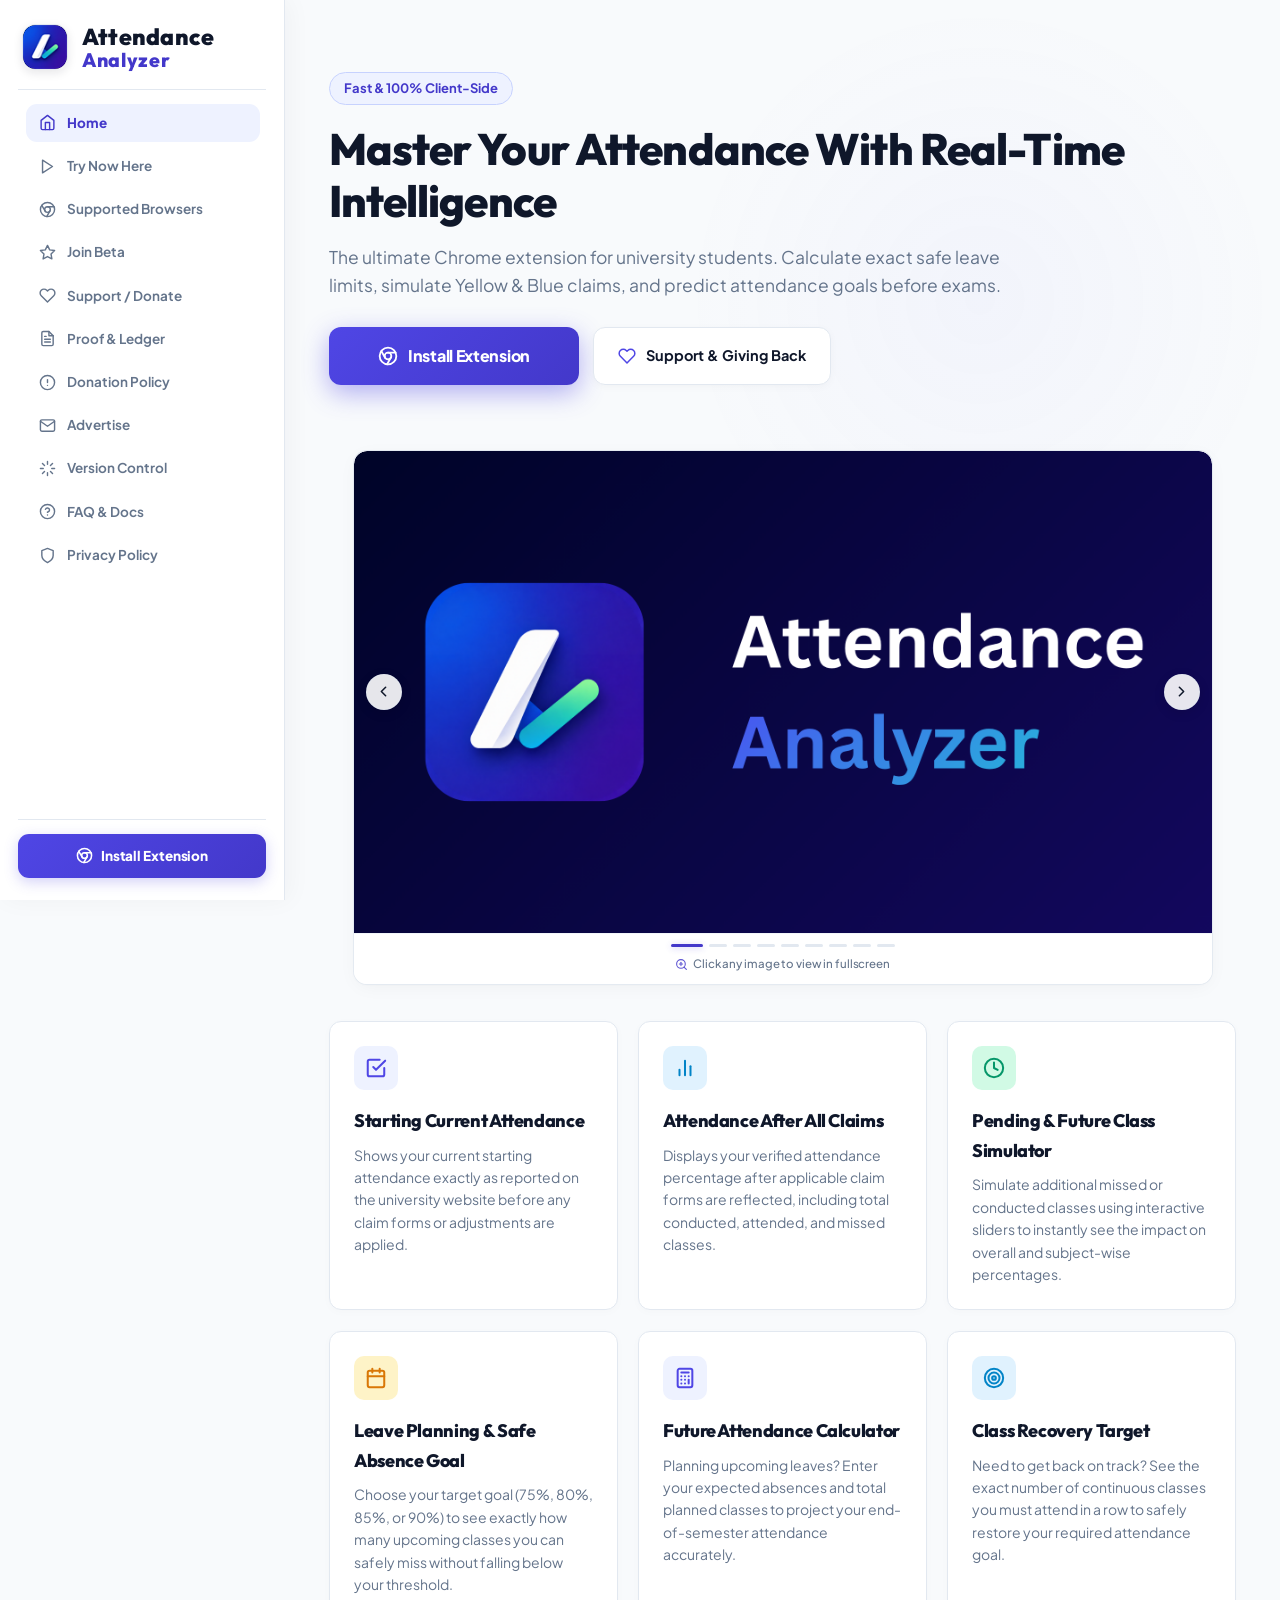
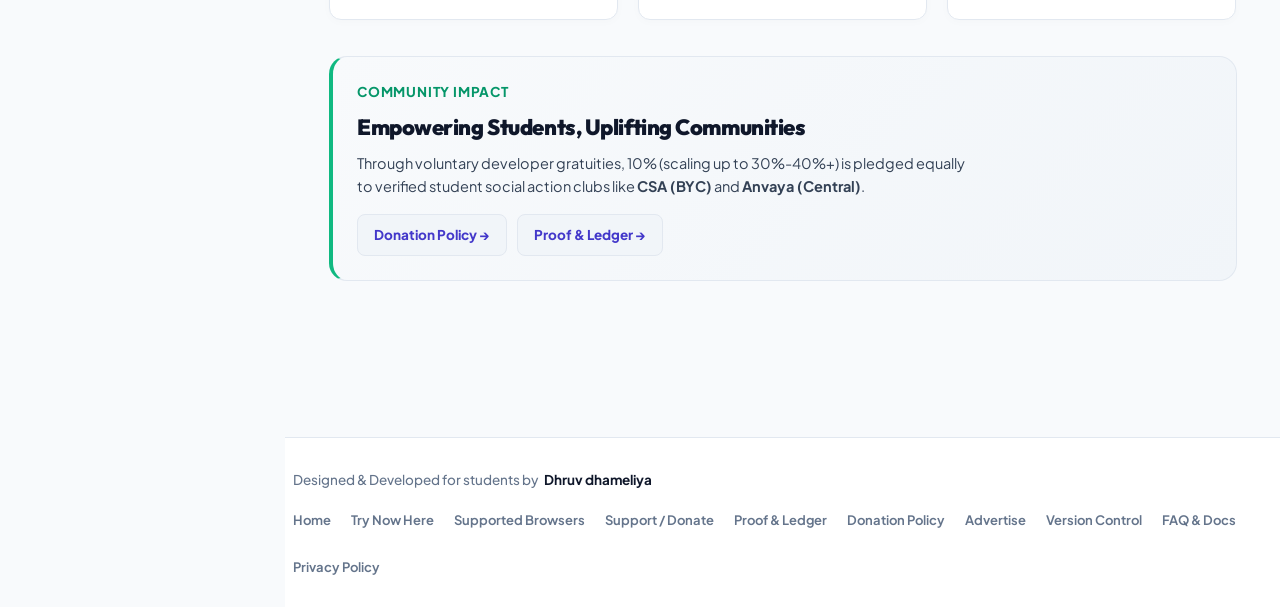
==== commit 2805501d: "style(web): fix screenshot slider aspect-ratio and eliminate black sidebars" ====
--- a/index.html
+++ b/index.html
@@ -10,8 +10,8 @@
     <link rel="preconnect" href="https://fonts.googleapis.com">
     <link rel="preconnect" href="https://fonts.gstatic.com" crossorigin>
     <link href="https://fonts.googleapis.com/css2?family=Outfit:wght@600;700;800&family=Plus+Jakarta+Sans:wght@500;600;700;800&display=swap" rel="stylesheet">
-    <link rel="stylesheet" href="styles.css?v=4.1.0">
-    <link rel="icon" type="image/png" href="assets/icon48.png?v=4.1.0">
+    <link rel="stylesheet" href="styles.css?v=4.1.2">
+    <link rel="icon" type="image/png" href="assets/icon48.png?v=4.1.2">
 </head>
 
 <body>
@@ -19,7 +19,7 @@
     <!-- Modular Navigation dynamically injected via navigation.js -->
     <header class="mobile-topbar"></header>
     <aside class="sidebar" id="sidebar"></aside>
-    <script src="navigation.js?v=4.1.0"></script>
+    <script src="navigation.js?v=4.1.2"></script>
 
     <!-- Main Content Wrapper -->
     <div class="main-wrapper">
@@ -50,7 +50,7 @@
                         </svg>
                         Install Extension
                     </a>
-                    <a href="payment" class="btn btn-subtle" style="padding: 16px 24px;">
+                    <a href="payment.html" class="btn btn-subtle" style="padding: 16px 24px;">
                         <svg width="18" height="18" viewBox="0 0 24 24" fill="none" stroke="#4f46e5" stroke-width="2"
                             stroke-linecap="round" stroke-linejoin="round">
                             <path
@@ -231,10 +231,10 @@
                         </p>
                     </div>
                     <div style="display: flex; gap: 10px; flex-wrap: wrap;">
-                        <a href="donation-policy" class="btn-policy-link">
+                        <a href="donation-policy.html" class="btn-policy-link">
                             Donation Policy →
                         </a>
-                        <a href="proof" class="btn-policy-link">
+                        <a href="proof.html" class="btn-policy-link">
                             Proof & Ledger →
                         </a>
                     </div>
@@ -313,8 +313,8 @@
         </div>
     </div>
 
-    <script src="sdg-data.js?v=4.1.0"></script>
-    <script src="main.js?v=4.1.0"></script>
+    <script src="sdg-data.js?v=4.1.2"></script>
+    <script src="main.js?v=4.1.2"></script>
 </body>
 
 </html>
--- a/styles.css
+++ b/styles.css
@@ -920,8 +920,9 @@
 .slider-container {
   position: relative;
   width: 100%;
+  aspect-ratio: 16 / 9;
   overflow: hidden;
-  background: #090d16;
+  background: #ffffff;
   border-radius: 13px 13px 0 0;
   touch-action: pan-y pinch-zoom;
   user-select: none;
@@ -930,6 +931,7 @@
 
 .slider-track {
   display: flex;
+  height: 100%;
   transition: transform 0.45s cubic-bezier(0.16, 1, 0.3, 1);
   width: 100%;
   border: none;
@@ -942,29 +944,32 @@
 
 .slide-item {
   min-width: 100%;
+  height: 100%;
   flex: 0 0 100%;
   position: relative;
   display: flex;
   align-items: center;
   justify-content: center;
-  background: #090d16;
+  background: #ffffff;
   border: none;
   cursor: zoom-in;
+  overflow: hidden;
 }
 
 .slide-item img {
   width: 100%;
-  height: auto;
-  max-height: 440px;
-  object-fit: contain;
+  height: 100%;
+  aspect-ratio: 16 / 9;
+  object-fit: cover;
   display: block;
   border: none;
+  border-radius: 13px 13px 0 0;
   transition: transform 0.3s ease;
   pointer-events: auto;
 }
 
 .slide-item:hover img {
-  transform: scale(1.006);
+  transform: scale(1.015);
 }
 
 /* Sleek Thin Navigation Controls */
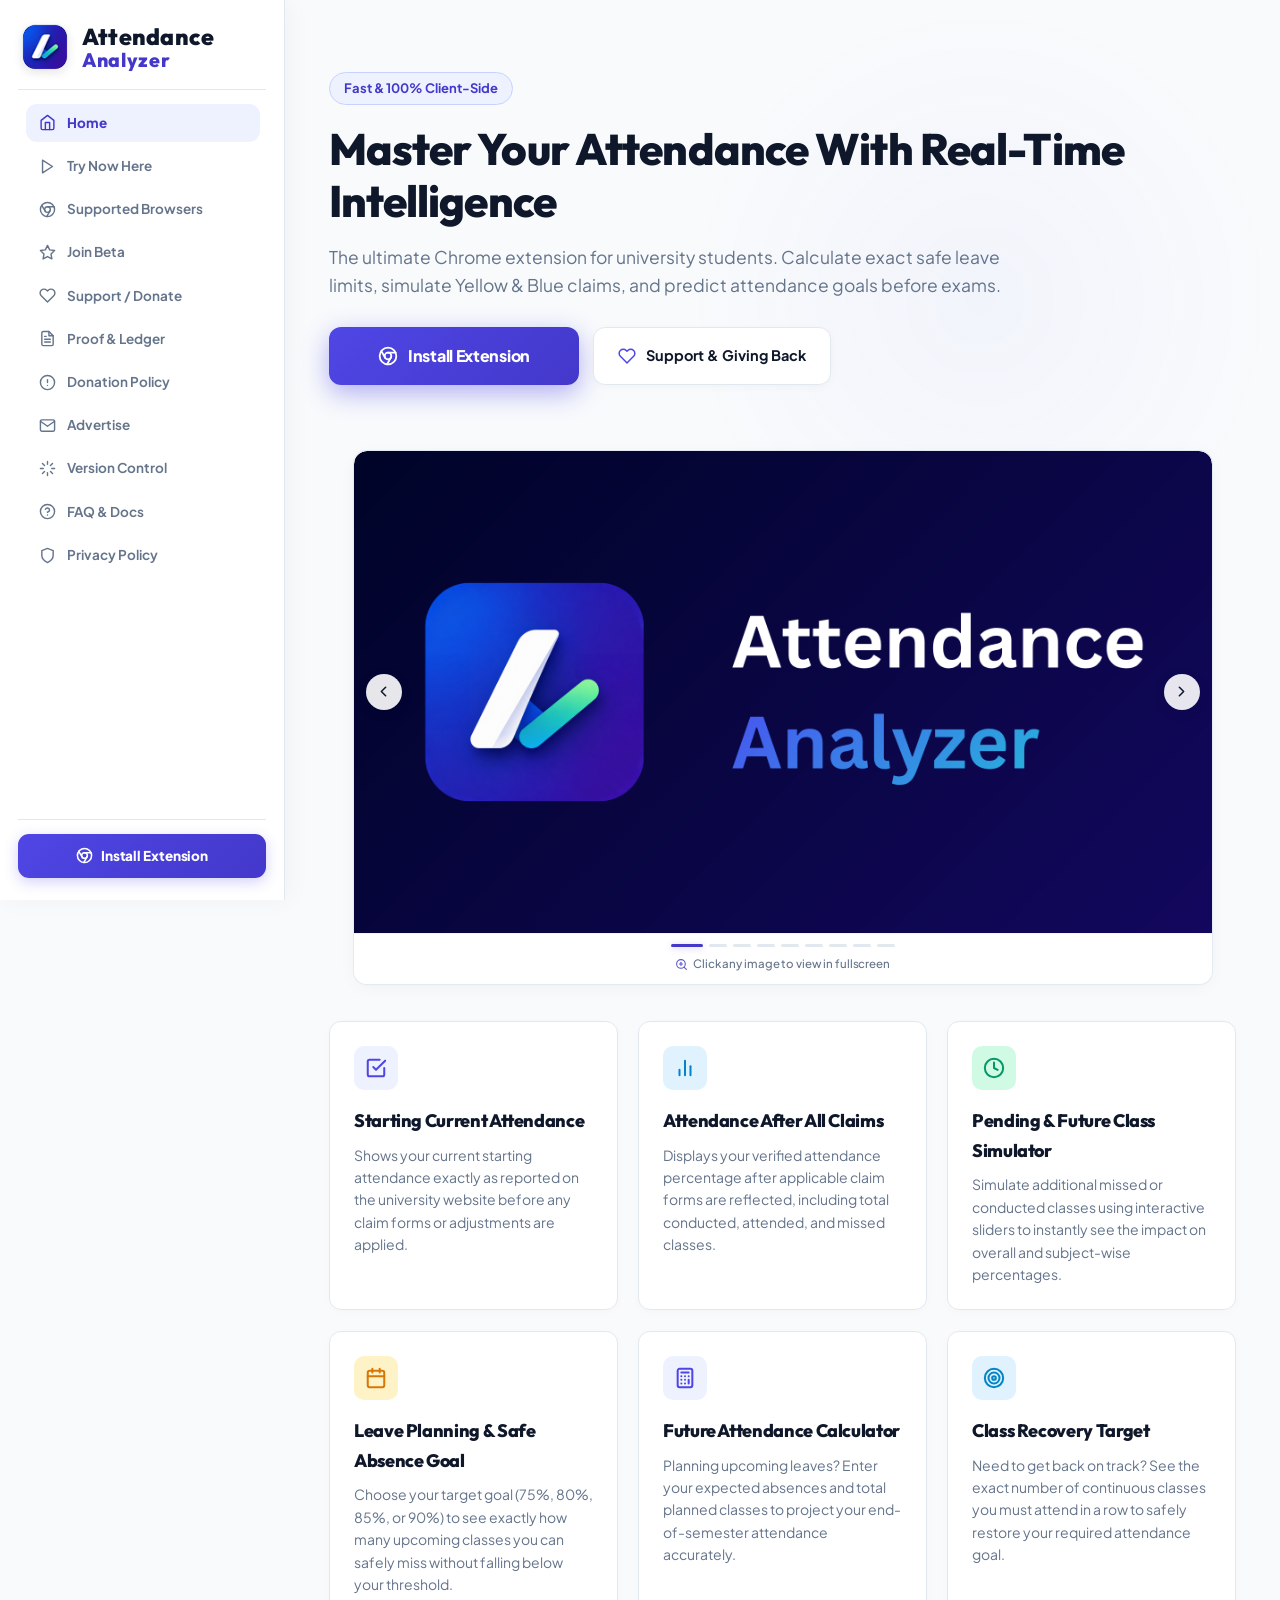
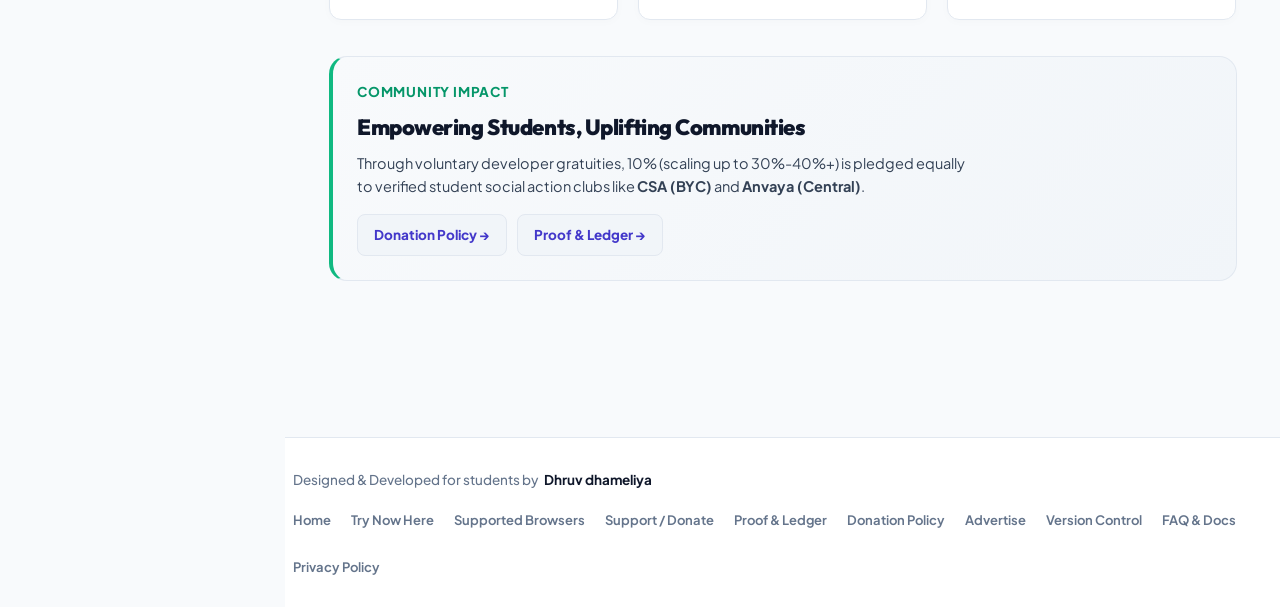
==== commit 6dc942c3: "fix(web): fix 20 token limit popup, address bar clean URLs, and instant CSS styling without reload" ====
--- a/index.html
+++ b/index.html
@@ -10,8 +10,8 @@
     <link rel="preconnect" href="https://fonts.googleapis.com">
     <link rel="preconnect" href="https://fonts.gstatic.com" crossorigin>
     <link href="https://fonts.googleapis.com/css2?family=Outfit:wght@600;700;800&family=Plus+Jakarta+Sans:wght@500;600;700;800&display=swap" rel="stylesheet">
-    <link rel="stylesheet" href="styles.css?v=4.1.2">
-    <link rel="icon" type="image/png" href="assets/icon48.png?v=4.1.2">
+    <link rel="stylesheet" href="styles.css?v=4.1.3">
+    <link rel="icon" type="image/png" href="assets/icon48.png?v=4.1.3">
 </head>
 
 <body>
@@ -19,7 +19,7 @@
     <!-- Modular Navigation dynamically injected via navigation.js -->
     <header class="mobile-topbar"></header>
     <aside class="sidebar" id="sidebar"></aside>
-    <script src="navigation.js?v=4.1.2"></script>
+    <script src="navigation.js?v=4.1.3"></script>
 
     <!-- Main Content Wrapper -->
     <div class="main-wrapper">
@@ -313,8 +313,8 @@
         </div>
     </div>
 
-    <script src="sdg-data.js?v=4.1.2"></script>
-    <script src="main.js?v=4.1.2"></script>
+    <script src="sdg-data.js?v=4.1.3"></script>
+    <script src="main.js?v=4.1.3"></script>
 </body>
 
 </html>
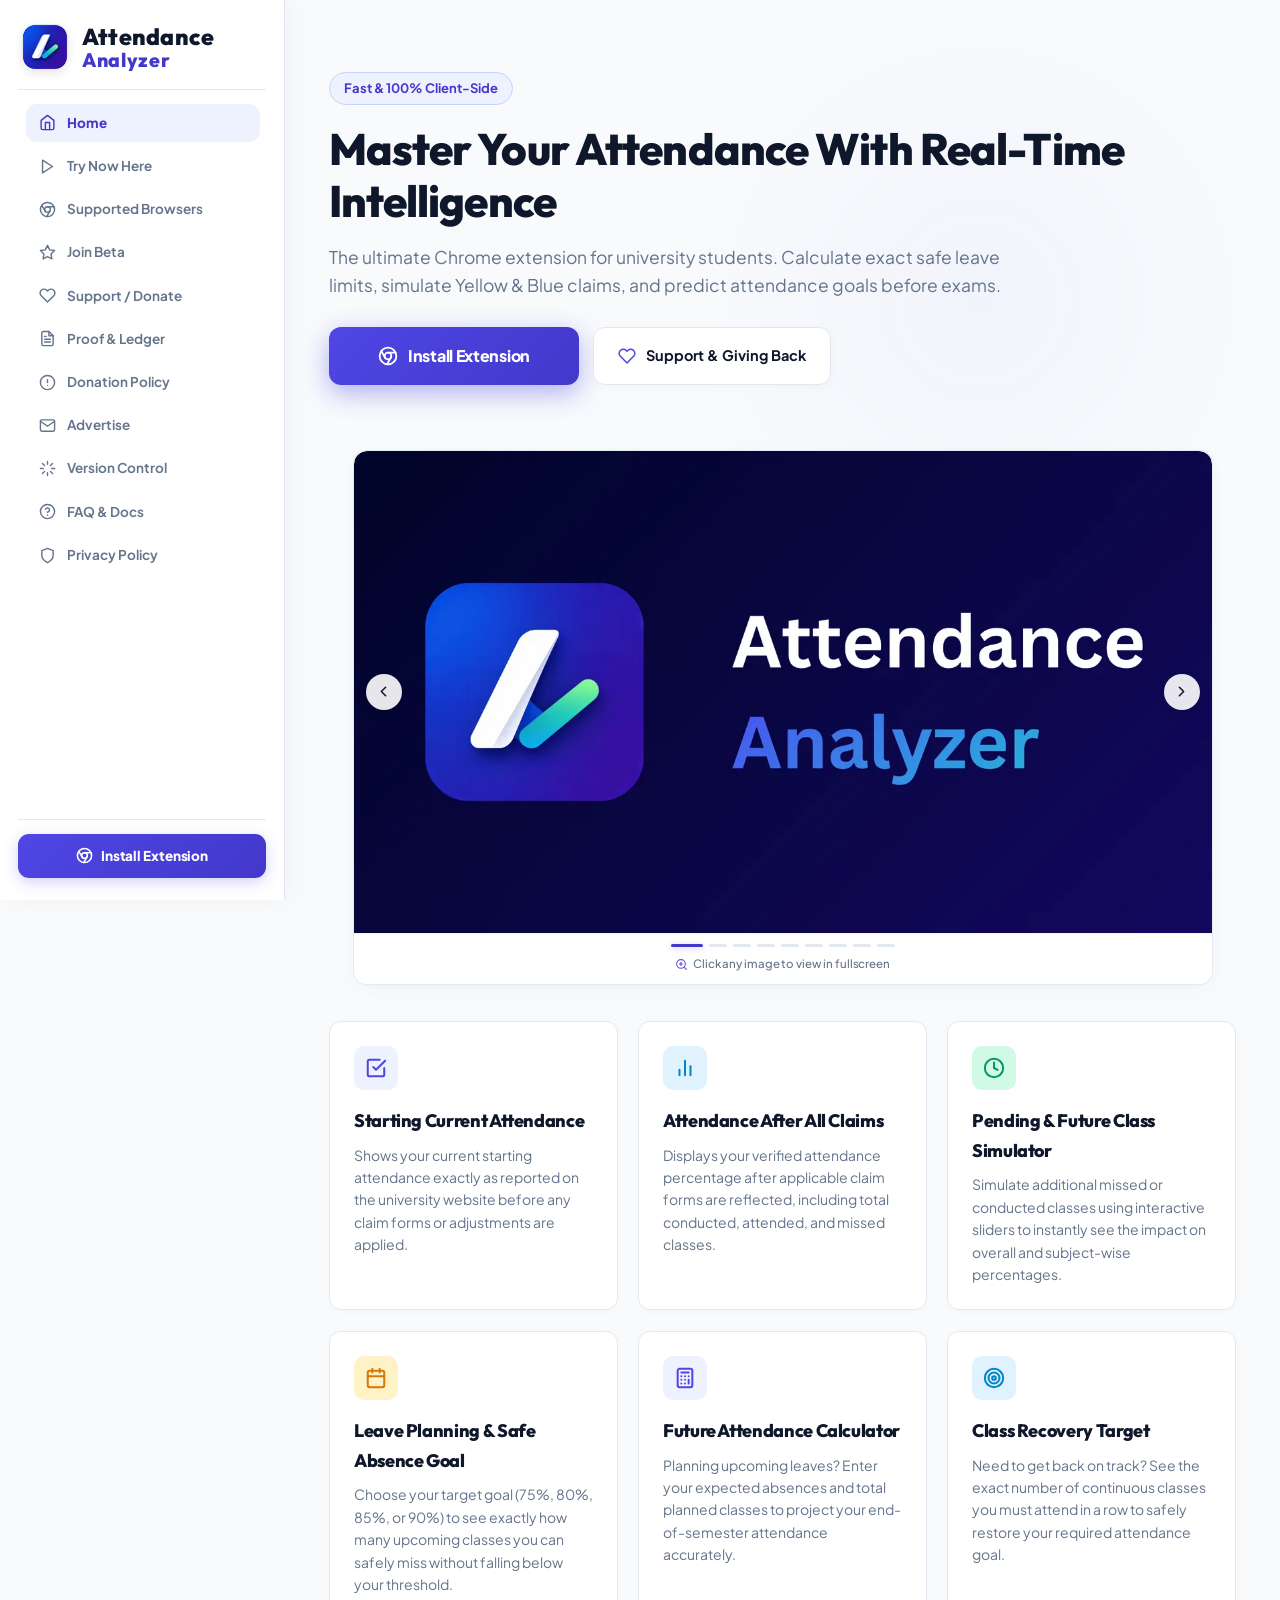
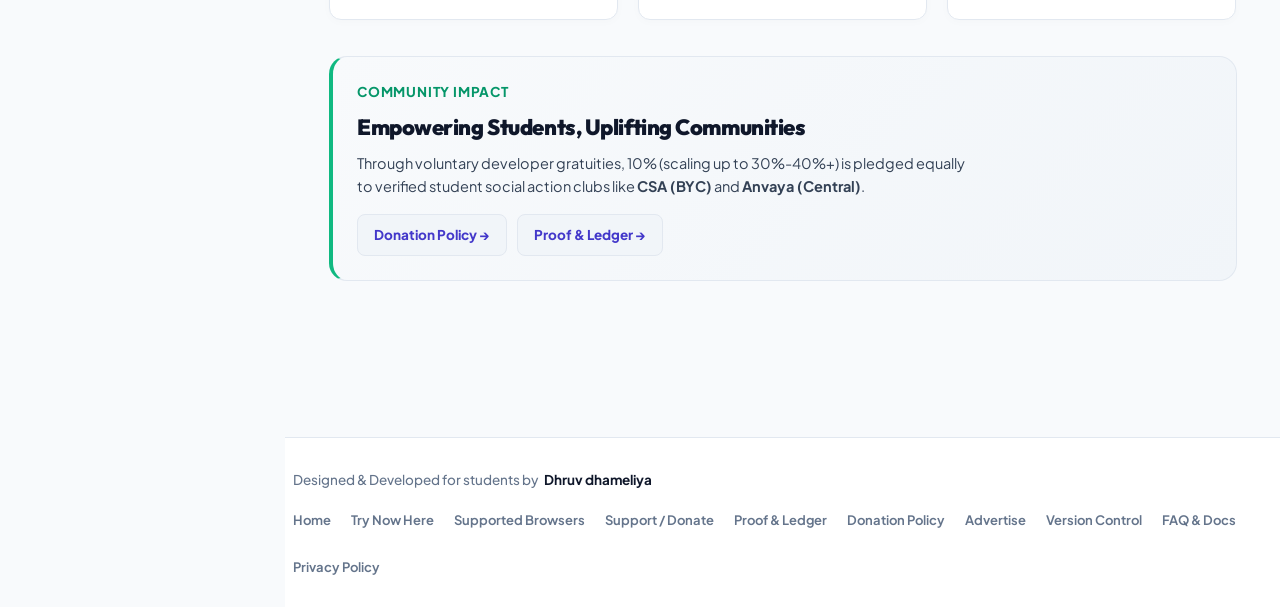
==== commit 44c66c36: "perf(images): implement progressive responsive image loading with multi-tier Low/Med/High WebP asset" ====
--- a/index.html
+++ b/index.html
@@ -10,8 +10,8 @@
     <link rel="preconnect" href="https://fonts.googleapis.com">
     <link rel="preconnect" href="https://fonts.gstatic.com" crossorigin>
     <link href="https://fonts.googleapis.com/css2?family=Outfit:wght@600;700;800&family=Plus+Jakarta+Sans:wght@500;600;700;800&display=swap" rel="stylesheet">
-    <link rel="stylesheet" href="styles.css?v=4.1.3">
-    <link rel="icon" type="image/png" href="assets/icon48.png?v=4.1.3">
+    <link rel="stylesheet" href="styles.css?v=4.1.5">
+    <link rel="icon" type="image/png" href="assets/icon48.png?v=4.1.5">
 </head>
 
 <body>
@@ -19,7 +19,7 @@
     <!-- Modular Navigation dynamically injected via navigation.js -->
     <header class="mobile-topbar"></header>
     <aside class="sidebar" id="sidebar"></aside>
-    <script src="navigation.js?v=4.1.3"></script>
+    <script src="navigation.js?v=4.1.5"></script>
 
     <!-- Main Content Wrapper -->
     <div class="main-wrapper">
@@ -74,31 +74,67 @@
 
                     <div class="slider-track" id="slider-track">
                         <div class="slide-item" data-index="0" role="button" tabindex="0" aria-label="Zoom screenshot 1: Attendance Analyzer Official Banner">
-                            <img src="assets/9.png" alt="Attendance Analyzer Official Banner" loading="eager" title="Click to view full screen">
+                            <picture>
+                                <source type="image/webp" srcset="assets/opt/9-low.webp 640w, assets/opt/9-med.webp 1280w, assets/opt/9-high.webp 1920w" sizes="(max-width: 640px) 100vw, (max-width: 1280px) 90vw, 860px">
+                                <source type="image/png" srcset="assets/opt/9-low.png 640w, assets/opt/9-med.png 1280w, assets/opt/9-high.png 1920w" sizes="(max-width: 640px) 100vw, (max-width: 1280px) 90vw, 860px">
+                                <img src="assets/opt/9-med.webp" data-high="assets/opt/9-high.webp" alt="Attendance Analyzer Official Banner" loading="eager" decoding="async" width="1920" height="1080" title="Click to view full screen">
+                            </picture>
                         </div>
                         <div class="slide-item" data-index="1" role="button" tabindex="0" aria-label="Zoom screenshot 2: Main Dashboard Overview">
-                            <img src="assets/1.png" alt="Attendance Analyzer Main Dashboard" loading="lazy" title="Click to view full screen">
+                            <picture>
+                                <source type="image/webp" srcset="assets/opt/1-low.webp 640w, assets/opt/1-med.webp 1280w, assets/opt/1-high.webp 1920w" sizes="(max-width: 640px) 100vw, (max-width: 1280px) 90vw, 860px">
+                                <source type="image/png" srcset="assets/opt/1-low.png 640w, assets/opt/1-med.png 1280w, assets/opt/1-high.png 1920w" sizes="(max-width: 640px) 100vw, (max-width: 1280px) 90vw, 860px">
+                                <img src="assets/opt/1-med.webp" data-high="assets/opt/1-high.webp" alt="Attendance Analyzer Main Dashboard" loading="lazy" decoding="async" width="1920" height="1080" title="Click to view full screen">
+                            </picture>
                         </div>
                         <div class="slide-item" data-index="2" role="button" tabindex="0" aria-label="Zoom screenshot 3: Safe Leaves Planner">
-                            <img src="assets/2.png" alt="Safe Leaves and Absence Planner" loading="lazy" title="Click to view full screen">
+                            <picture>
+                                <source type="image/webp" srcset="assets/opt/2-low.webp 640w, assets/opt/2-med.webp 1280w, assets/opt/2-high.webp 1920w" sizes="(max-width: 640px) 100vw, (max-width: 1280px) 90vw, 860px">
+                                <source type="image/png" srcset="assets/opt/2-low.png 640w, assets/opt/2-med.png 1280w, assets/opt/2-high.png 1920w" sizes="(max-width: 640px) 100vw, (max-width: 1280px) 90vw, 860px">
+                                <img src="assets/opt/2-med.webp" data-high="assets/opt/2-high.webp" alt="Safe Leaves and Absence Planner" loading="lazy" decoding="async" width="1920" height="1080" title="Click to view full screen">
+                            </picture>
                         </div>
                         <div class="slide-item" data-index="3" role="button" tabindex="0" aria-label="Zoom screenshot 4: Claim Simulation">
-                            <img src="assets/3.png" alt="Yellow and Blue Claim Simulation" loading="lazy" title="Click to view full screen">
+                            <picture>
+                                <source type="image/webp" srcset="assets/opt/3-low.webp 640w, assets/opt/3-med.webp 1280w, assets/opt/3-high.webp 1920w" sizes="(max-width: 640px) 100vw, (max-width: 1280px) 90vw, 860px">
+                                <source type="image/png" srcset="assets/opt/3-low.png 640w, assets/opt/3-med.png 1280w, assets/opt/3-high.png 1920w" sizes="(max-width: 640px) 100vw, (max-width: 1280px) 90vw, 860px">
+                                <img src="assets/opt/3-med.webp" data-high="assets/opt/3-high.webp" alt="Yellow and Blue Claim Simulation" loading="lazy" decoding="async" width="1920" height="1080" title="Click to view full screen">
+                            </picture>
                         </div>
                         <div class="slide-item" data-index="4" role="button" tabindex="0" aria-label="Zoom screenshot 5: Target Settings">
-                            <img src="assets/4.png" alt="Subject Recovery and Target Settings" loading="lazy" title="Click to view full screen">
+                            <picture>
+                                <source type="image/webp" srcset="assets/opt/4-low.webp 640w, assets/opt/4-med.webp 1280w, assets/opt/4-high.webp 1920w" sizes="(max-width: 640px) 100vw, (max-width: 1280px) 90vw, 860px">
+                                <source type="image/png" srcset="assets/opt/4-low.png 640w, assets/opt/4-med.png 1280w, assets/opt/4-high.png 1920w" sizes="(max-width: 640px) 100vw, (max-width: 1280px) 90vw, 860px">
+                                <img src="assets/opt/4-med.webp" data-high="assets/opt/4-high.webp" alt="Subject Recovery and Target Settings" loading="lazy" decoding="async" width="1920" height="1080" title="Click to view full screen">
+                            </picture>
                         </div>
                         <div class="slide-item" data-index="5" role="button" tabindex="0" aria-label="Zoom screenshot 6: Attendance Matrix">
-                            <img src="assets/5.png" alt="Detailed Attendance Matrix" loading="lazy" title="Click to view full screen">
+                            <picture>
+                                <source type="image/webp" srcset="assets/opt/5-low.webp 640w, assets/opt/5-med.webp 1280w, assets/opt/5-high.webp 1920w" sizes="(max-width: 640px) 100vw, (max-width: 1280px) 90vw, 860px">
+                                <source type="image/png" srcset="assets/opt/5-low.png 640w, assets/opt/5-med.png 1280w, assets/opt/5-high.png 1920w" sizes="(max-width: 640px) 100vw, (max-width: 1280px) 90vw, 860px">
+                                <img src="assets/opt/5-med.webp" data-high="assets/opt/5-high.webp" alt="Detailed Attendance Matrix" loading="lazy" decoding="async" width="1920" height="1080" title="Click to view full screen">
+                            </picture>
                         </div>
                         <div class="slide-item" data-index="6" role="button" tabindex="0" aria-label="Zoom screenshot 7: Concession Modeling">
-                            <img src="assets/6.png" alt="Smart Concession Modeling" loading="lazy" title="Click to view full screen">
+                            <picture>
+                                <source type="image/webp" srcset="assets/opt/6-low.webp 640w, assets/opt/6-med.webp 1280w, assets/opt/6-high.webp 1920w" sizes="(max-width: 640px) 100vw, (max-width: 1280px) 90vw, 860px">
+                                <source type="image/png" srcset="assets/opt/6-low.png 640w, assets/opt/6-med.png 1280w, assets/opt/6-high.png 1920w" sizes="(max-width: 640px) 100vw, (max-width: 1280px) 90vw, 860px">
+                                <img src="assets/opt/6-med.webp" data-high="assets/opt/6-high.webp" alt="Smart Concession Modeling" loading="lazy" decoding="async" width="1920" height="1080" title="Click to view full screen">
+                            </picture>
                         </div>
                         <div class="slide-item" data-index="7" role="button" tabindex="0" aria-label="Zoom screenshot 8: Real-Time Insights">
-                            <img src="assets/7.png" alt="Real-Time Attendance Insights" loading="lazy" title="Click to view full screen">
+                            <picture>
+                                <source type="image/webp" srcset="assets/opt/7-low.webp 640w, assets/opt/7-med.webp 1280w, assets/opt/7-high.webp 1920w" sizes="(max-width: 640px) 100vw, (max-width: 1280px) 90vw, 860px">
+                                <source type="image/png" srcset="assets/opt/7-low.png 640w, assets/opt/7-med.png 1280w, assets/opt/7-high.png 1920w" sizes="(max-width: 640px) 100vw, (max-width: 1280px) 90vw, 860px">
+                                <img src="assets/opt/7-med.webp" data-high="assets/opt/7-high.webp" alt="Real-Time Attendance Insights" loading="lazy" decoding="async" width="1920" height="1080" title="Click to view full screen">
+                            </picture>
                         </div>
                         <div class="slide-item" data-index="8" role="button" tabindex="0" aria-label="Zoom screenshot 9: Performance Breakdown">
-                            <img src="assets/8.png" alt="Performance and Safe Bunk Breakdown" loading="lazy" title="Click to view full screen">
+                            <picture>
+                                <source type="image/webp" srcset="assets/opt/8-low.webp 640w, assets/opt/8-med.webp 1280w, assets/opt/8-high.webp 1920w" sizes="(max-width: 640px) 100vw, (max-width: 1280px) 90vw, 860px">
+                                <source type="image/png" srcset="assets/opt/8-low.png 640w, assets/opt/8-med.png 1280w, assets/opt/8-high.png 1920w" sizes="(max-width: 640px) 100vw, (max-width: 1280px) 90vw, 860px">
+                                <img src="assets/opt/8-med.webp" data-high="assets/opt/8-high.webp" alt="Performance and Safe Bunk Breakdown" loading="lazy" decoding="async" width="1920" height="1080" title="Click to view full screen">
+                            </picture>
                         </div>
                     </div>
 
@@ -313,8 +349,8 @@
         </div>
     </div>
 
-    <script src="sdg-data.js?v=4.1.3"></script>
-    <script src="main.js?v=4.1.3"></script>
+    <script src="sdg-data.js?v=4.1.5"></script>
+    <script src="main.js?v=4.1.5"></script>
 </body>
 
 </html>
--- a/styles.css
+++ b/styles.css
@@ -956,6 +956,12 @@
   overflow: hidden;
 }
 
+.slide-item picture {
+  width: 100%;
+  height: 100%;
+  display: block;
+}
+
 .slide-item img {
   width: 100%;
   height: 100%;
@@ -964,7 +970,7 @@
   display: block;
   border: none;
   border-radius: 13px 13px 0 0;
-  transition: transform 0.3s ease;
+  transition: transform 0.3s cubic-bezier(0.16, 1, 0.3, 1), opacity 0.3s ease;
   pointer-events: auto;
 }
 
